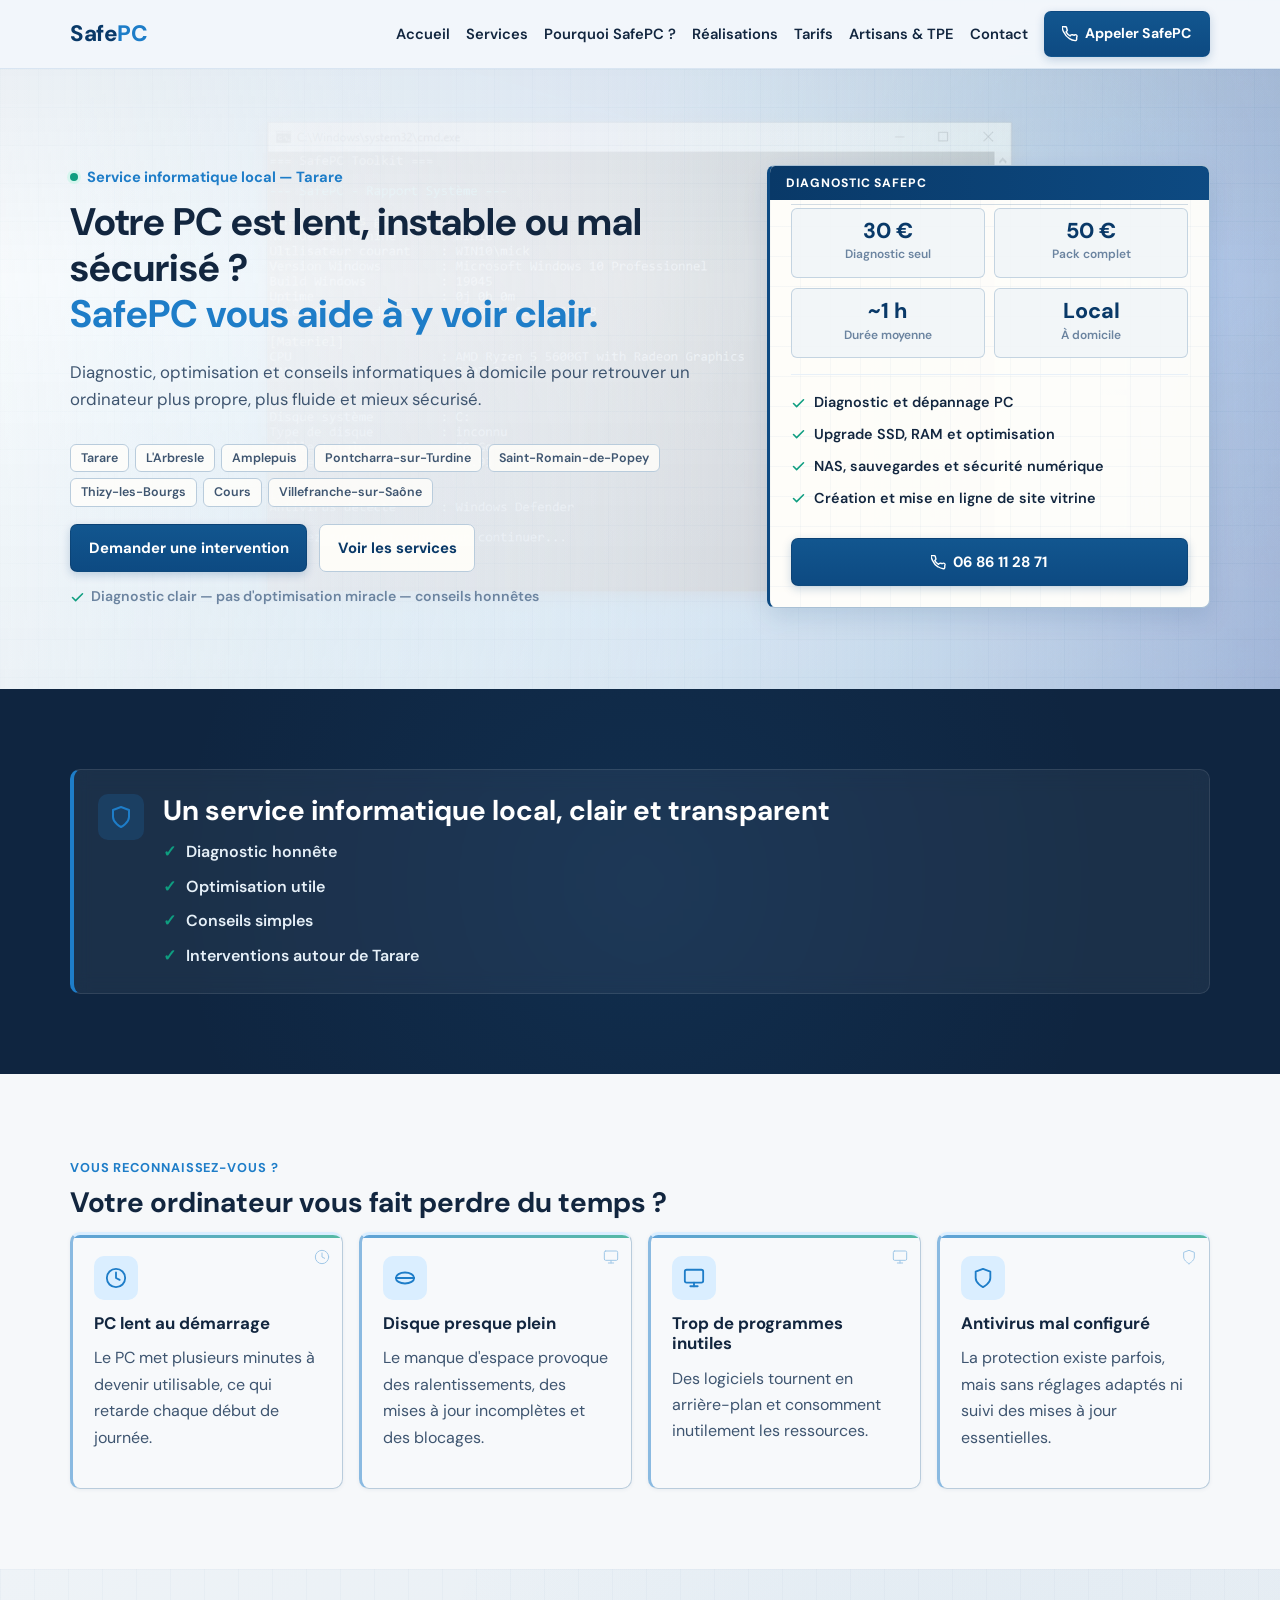
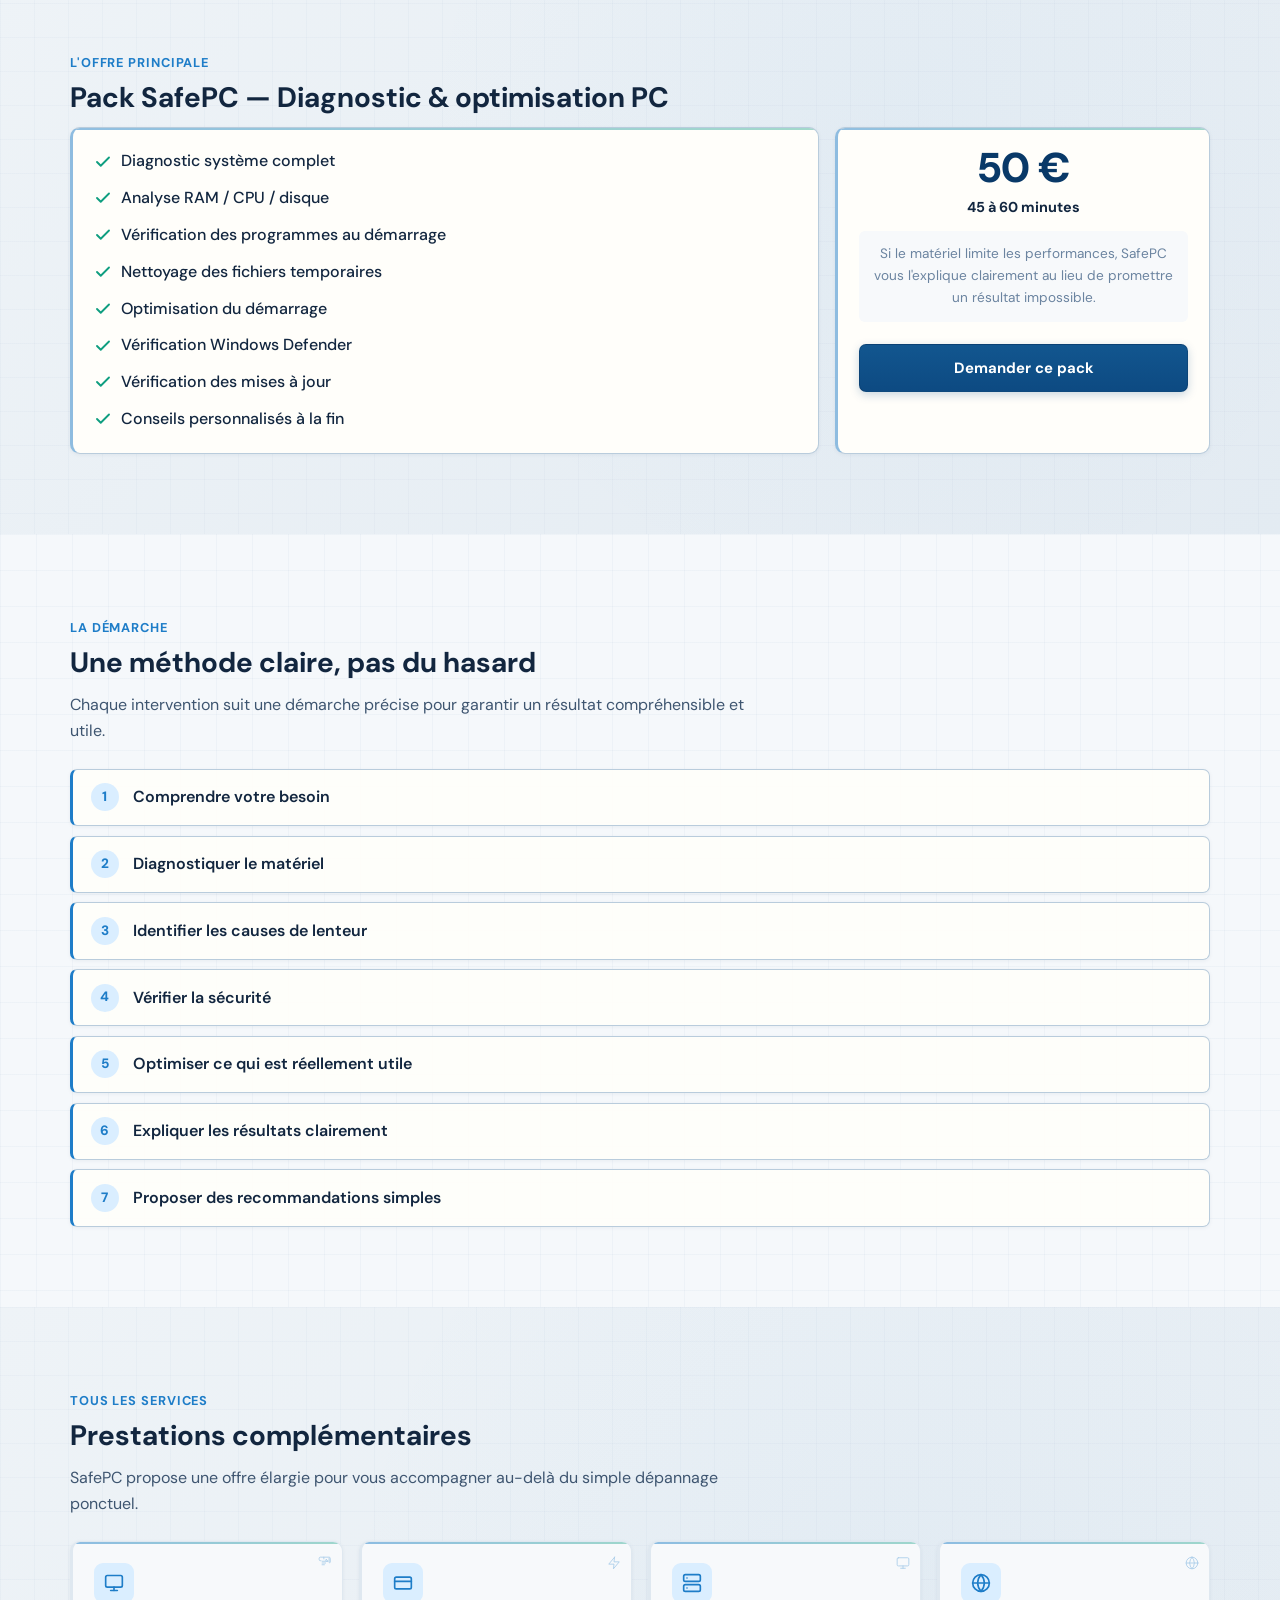
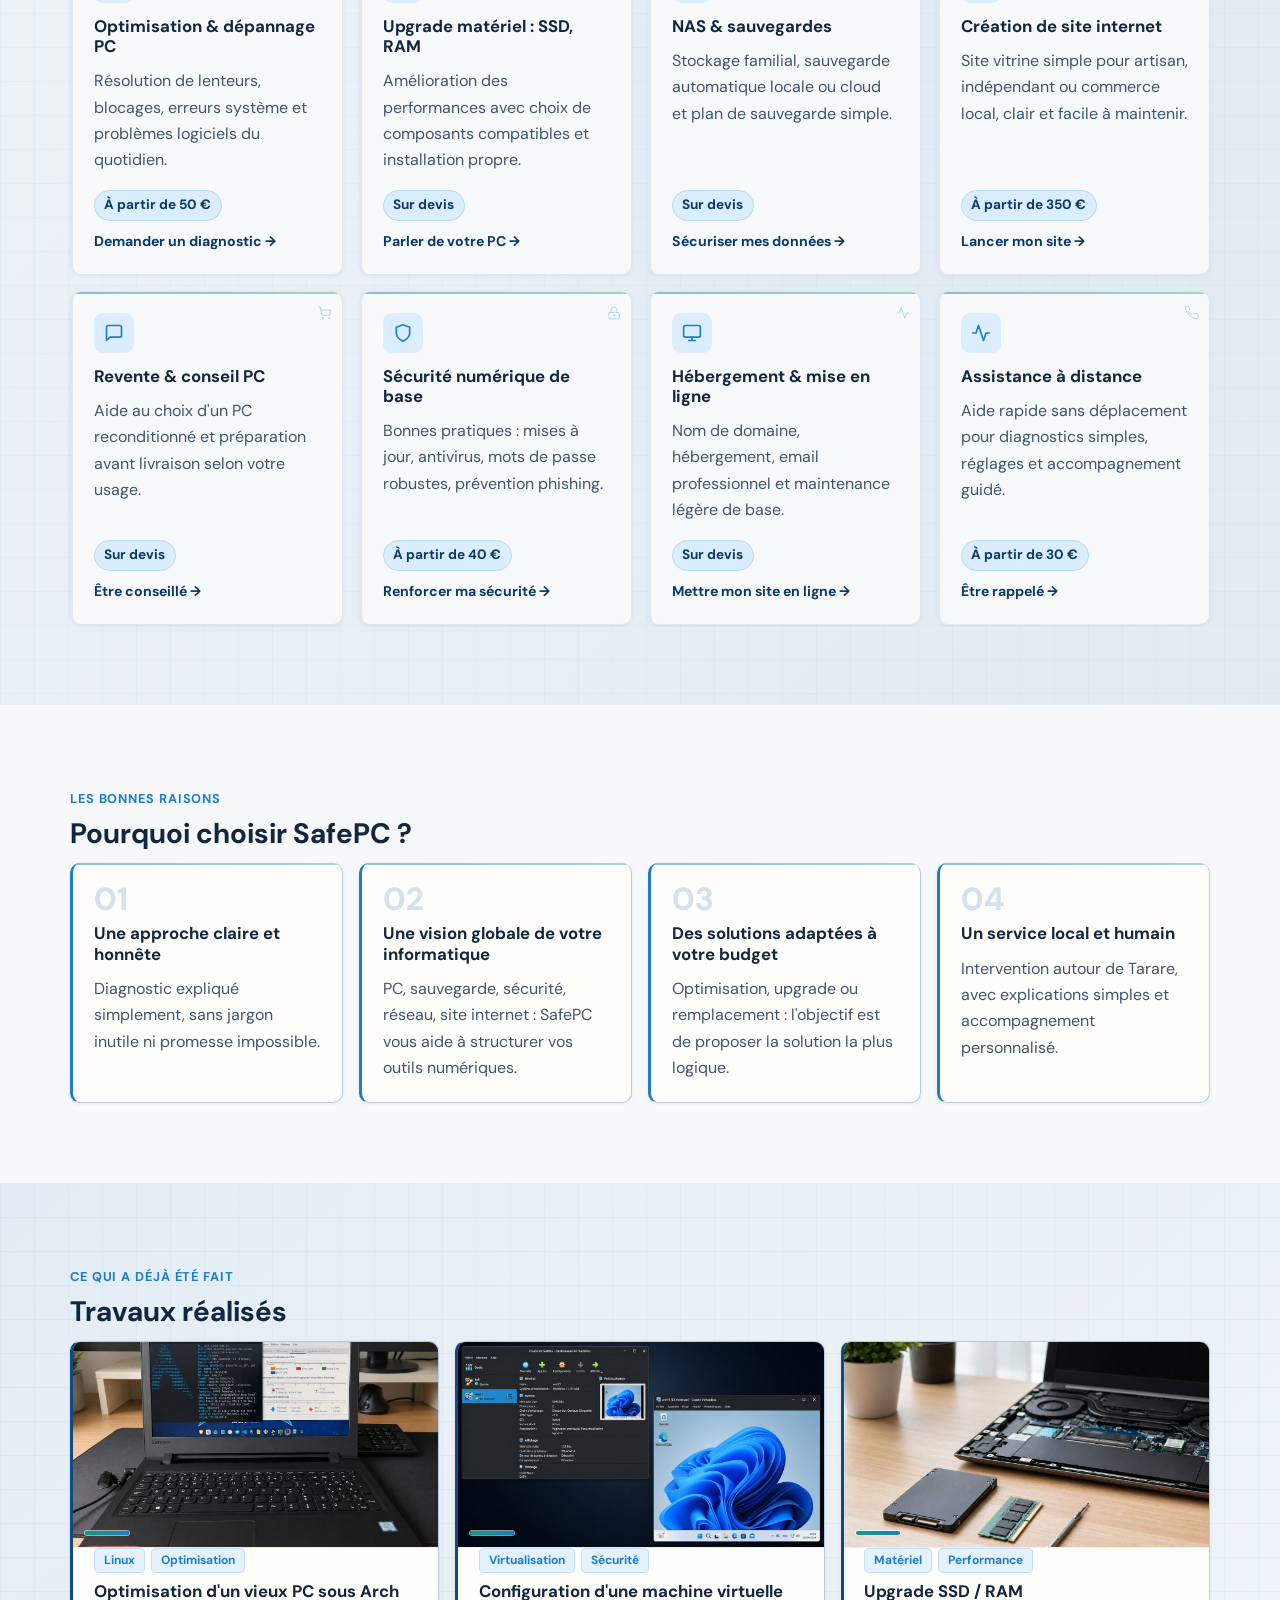
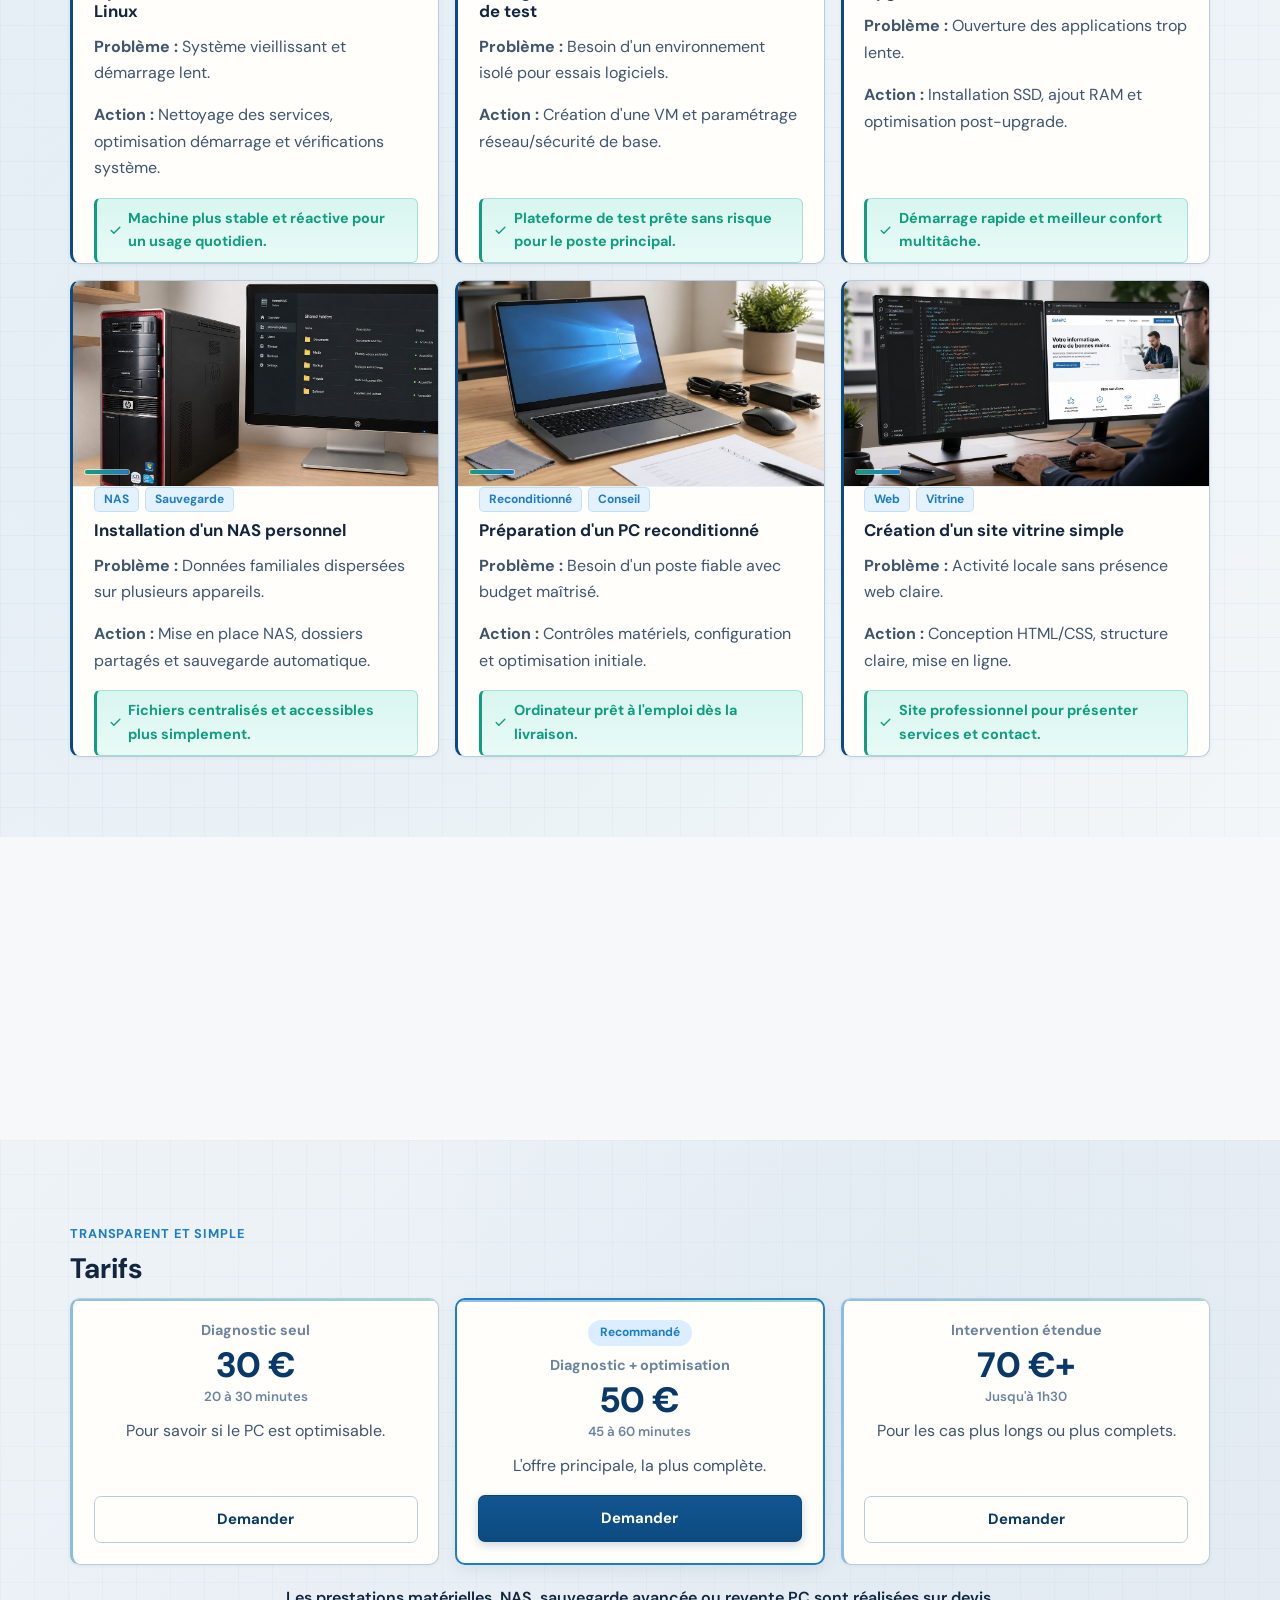
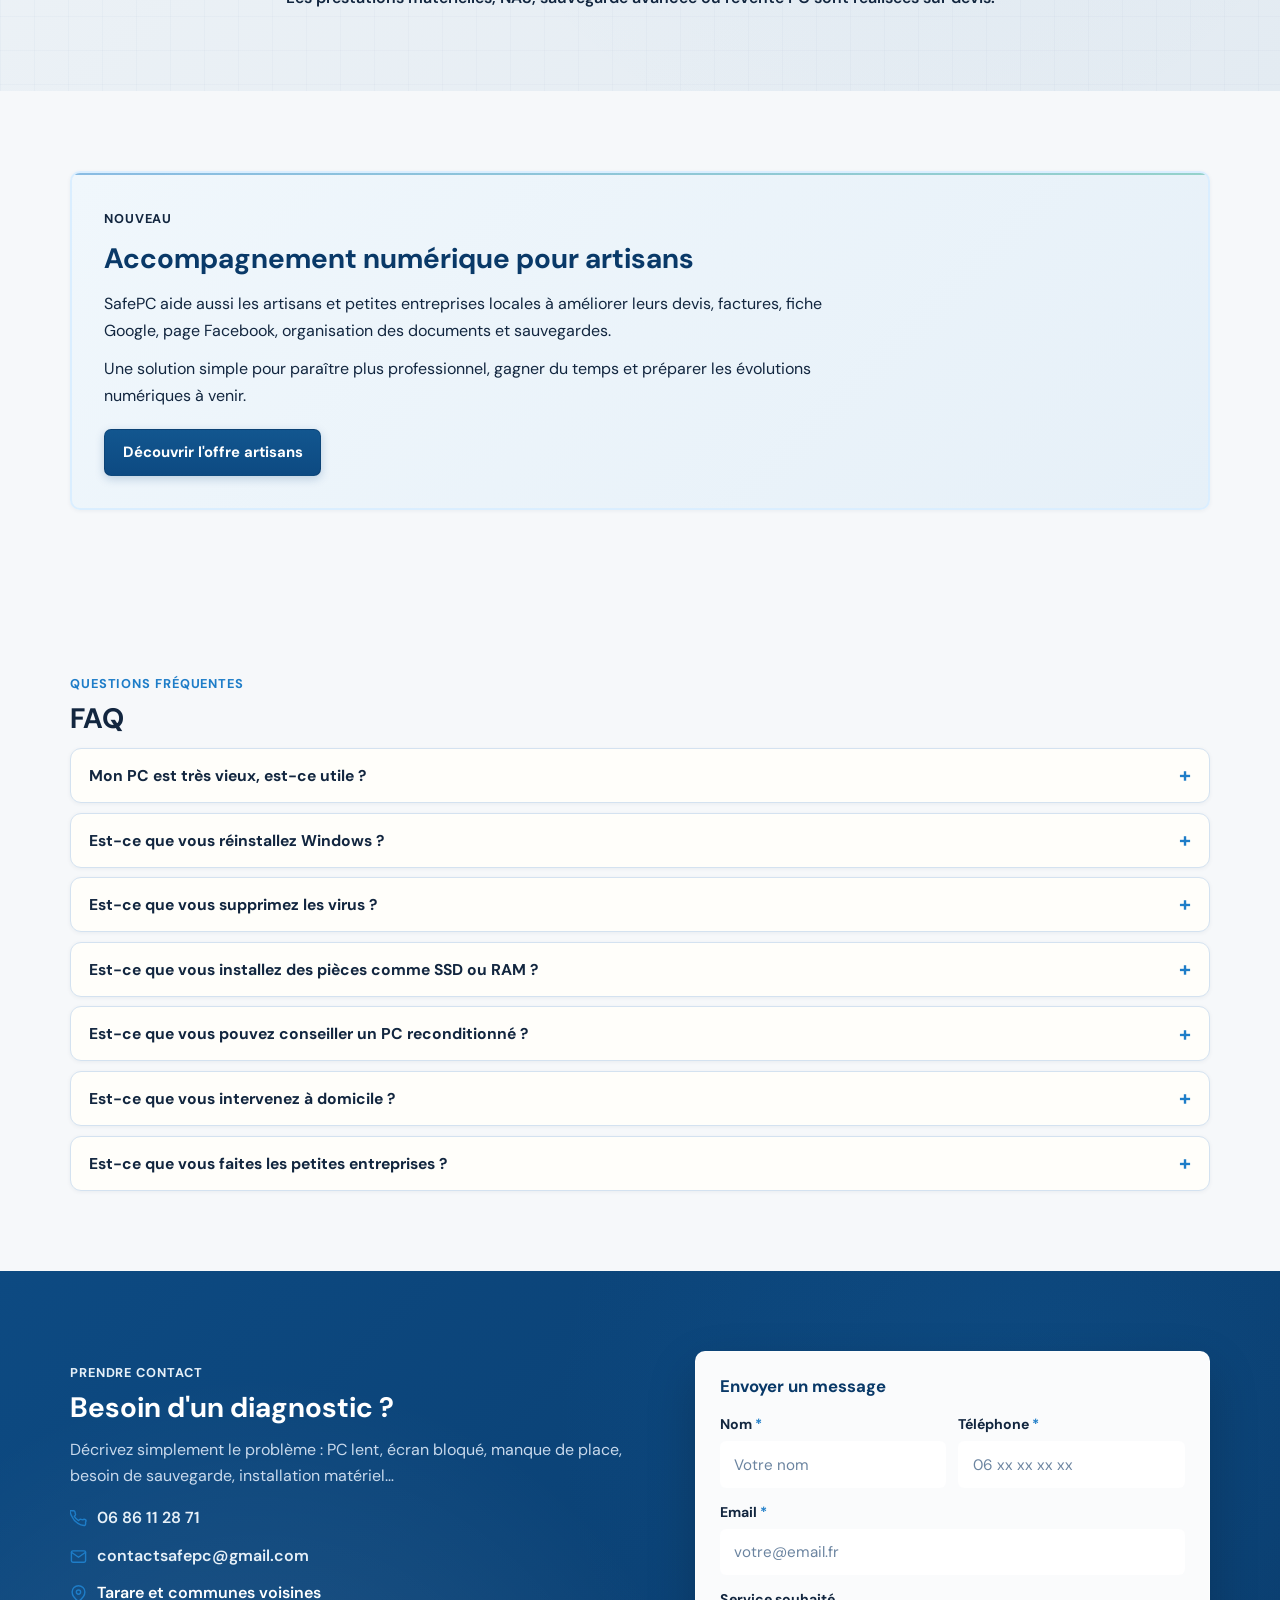
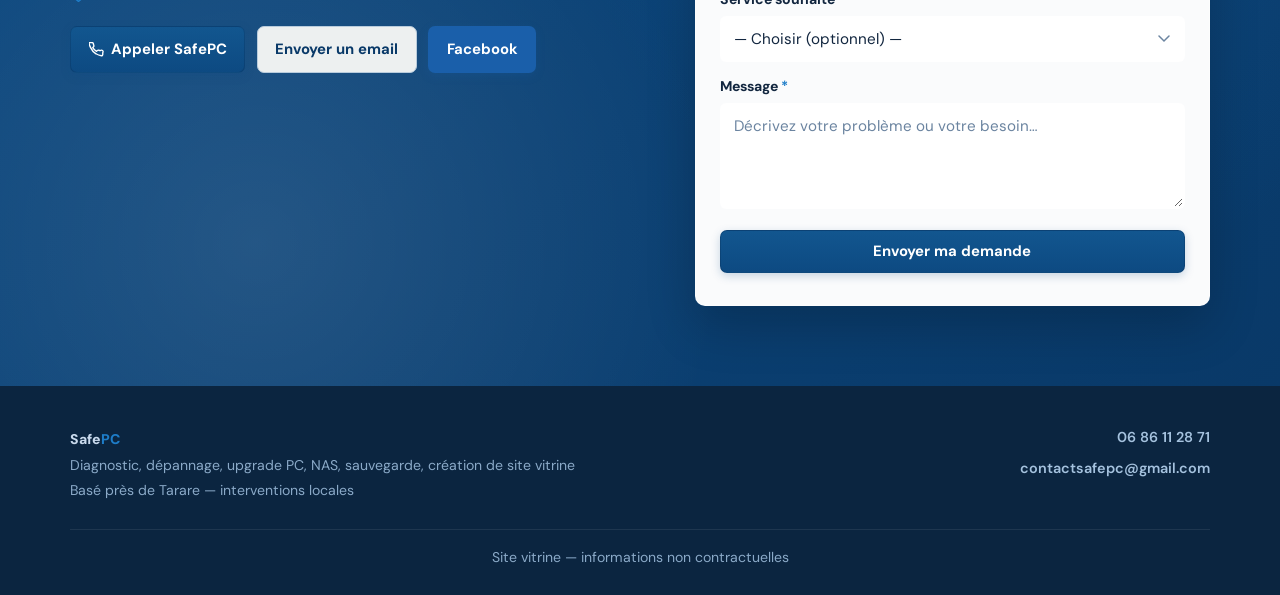
==== index.html @ 76f69bdc "Initial commit - site SafePC" ====
<!DOCTYPE html>
<html lang="fr">
<head>
  <meta charset="UTF-8">
  <meta name="viewport" content="width=device-width, initial-scale=1.0">
  <title>SafePC | Dépannage informatique, optimisation PC, NAS et création de site à Tarare</title>
  <meta name="description" content="SafePC, basé près de Tarare, propose dépannage informatique, optimisation et upgrade PC (SSD/RAM), NAS, sauvegardes, assistance à distance et création de sites vitrines pour particuliers et petites entreprises locales.">
  <meta property="og:title" content="SafePC | Services informatiques locaux autour de Tarare">
  <meta property="og:description" content="Diagnostic, dépannage, upgrade PC, NAS, sauvegardes, sécurité numérique et création de sites vitrines.">
  <meta property="og:type" content="website">
  <meta property="og:locale" content="fr_FR">

  <!-- Google Fonts : DM Sans pour le corps, DM Mono pour les accents -->
  <link rel="preconnect" href="https://fonts.googleapis.com">
  <link rel="preconnect" href="https://fonts.gstatic.com" crossorigin>
  <link href="https://fonts.googleapis.com/css2?family=DM+Sans:ital,opsz,wght@0,9..40,400;0,9..40,500;0,9..40,700;1,9..40,400&family=DM+Mono:wght@400;500&display=swap" rel="stylesheet">

  <!-- JSON-LD LocalBusiness (SEO local Google) -->
  <script type="application/ld+json">
  {
    "@context": "https://schema.org",
    "@type": "LocalBusiness",
    "name": "SafePC",
    "description": "Dépannage informatique, optimisation PC, NAS, sauvegardes et création de sites vitrines à Tarare et alentours.",
    "telephone": "+33686112871",
    "email": "contactsafepc@gmail.com",
    "address": {
      "@type": "PostalAddress",
      "addressLocality": "Tarare",
      "addressRegion": "Auvergne-Rhône-Alpes",
      "addressCountry": "FR"
    },
    "areaServed": [
      "Tarare", "L'Arbresle", "Amplepuis", "Pontcharra-sur-Turdine",
      "Saint-Romain-de-Popey", "Thizy-les-Bourgs", "Cours", "Villefranche-sur-Saône"
    ],
    "priceRange": "€€",
    "openingHours": "Mo-Sa 09:00-18:00",
    "serviceType": [
      "Dépannage informatique",
      "Optimisation PC",
      "Upgrade SSD RAM",
      "Installation NAS",
      "Sauvegarde données",
      "Création site vitrine"
    ]
  }
  </script>

  <link rel="stylesheet" href="style.css">
</head>
<body>
  <a class="skip-link" href="#main-content">Aller au contenu</a>

  <header class="site-header" id="accueil">
    <div class="container header-inner">
      <a href="#accueil" class="logo" aria-label="Retour à l'accueil SafePC">
        <span class="logo-safe">Safe</span><span class="logo-pc">PC</span>
      </a>

      <button class="nav-toggle" aria-expanded="false" aria-controls="main-nav" aria-label="Ouvrir le menu">
        <span></span><span></span><span></span>
      </button>

      <nav id="main-nav" class="main-nav" aria-label="Navigation principale">
        <ul>
          <li><a href="#accueil">Accueil</a></li>
          <li><a href="#services">Services</a></li>
          <li><a href="#pourquoi">Pourquoi SafePC ?</a></li>
          <li><a href="#realisations">Réalisations</a></li>
          <li><a href="#tarifs">Tarifs</a></li>
          <li><a href="artisans.html">Artisans & TPE</a></li>
          <li><a href="#contact">Contact</a></li>
        </ul>
      </nav>

      <a class="btn btn-call desktop-call" href="tel:+33686112871">
        <svg width="16" height="16" viewBox="0 0 24 24" fill="none" stroke="currentColor" stroke-width="2.2" stroke-linecap="round" stroke-linejoin="round" aria-hidden="true"><path d="M22 16.92v3a2 2 0 01-2.18 2 19.79 19.79 0 01-8.63-3.07A19.5 19.5 0 013.07 9.81a19.79 19.79 0 01-3.07-8.67A2 2 0 012 1h3a2 2 0 012 1.72c.127.96.361 1.903.7 2.81a2 2 0 01-.45 2.11L6.09 8.91a16 16 0 006 6l1.27-1.27a2 2 0 012.11-.45c.907.339 1.85.573 2.81.7A2 2 0 0122 16.92z"/></svg>
        Appeler SafePC
      </a>
    </div>
  </header>

  <main id="main-content">

    <!-- ===== HERO ===== -->
    <section class="hero hero-home section-reveal">
      <div class="container hero-grid">
        <div class="hero-content">
          <p class="eyebrow">
            <span class="eyebrow-dot" aria-hidden="true"></span>
            Service informatique local — Tarare
          </p>
          <h1>Votre PC est lent, instable ou mal sécurisé ?<br><em>SafePC vous aide à y voir clair.</em></h1>
          <p class="hero-subtitle">
            Diagnostic, optimisation et conseils informatiques à domicile pour retrouver un ordinateur plus propre,
            plus fluide et mieux sécurisé.
          </p>

          <div class="zone-chips" aria-label="Zone d'intervention">
            <span class="chip">Tarare</span>
            <span class="chip">L'Arbresle</span>
            <span class="chip">Amplepuis</span>
            <span class="chip">Pontcharra-sur-Turdine</span>
            <span class="chip">Saint-Romain-de-Popey</span>
            <span class="chip">Thizy-les-Bourgs</span>
            <span class="chip">Cours</span>
            <span class="chip">Villefranche-sur-Saône</span>
          </div>

          <div class="hero-actions">
            <a class="btn btn-primary" href="#contact">Demander une intervention</a>
            <a class="btn btn-secondary" href="#services">Voir les services</a>
          </div>
          <p class="hero-reassure">
            <svg width="15" height="15" viewBox="0 0 24 24" fill="none" stroke="currentColor" stroke-width="2.5" stroke-linecap="round" stroke-linejoin="round" aria-hidden="true"><polyline points="20 6 9 17 4 12"/></svg>
            Diagnostic clair — pas d'optimisation miracle — conseils honnêtes
          </p>
        </div>

        <aside class="hero-visual card" aria-label="Récapitulatif des services SafePC">
          <div class="stat-grid">
            <div class="stat-item">
              <span class="stat-num">30 €</span>
              <span class="stat-lbl">Diagnostic seul</span>
            </div>
            <div class="stat-item">
              <span class="stat-num">50 €</span>
              <span class="stat-lbl">Pack complet</span>
            </div>
            <div class="stat-item">
              <span class="stat-num">~1 h</span>
              <span class="stat-lbl">Durée moyenne</span>
            </div>
            <div class="stat-item">
              <span class="stat-num">Local</span>
              <span class="stat-lbl">À domicile</span>
            </div>
          </div>
          <ul class="hero-service-list">
            <li>
              <svg width="15" height="15" viewBox="0 0 24 24" fill="none" stroke="currentColor" stroke-width="2.5" stroke-linecap="round" stroke-linejoin="round" aria-hidden="true"><polyline points="20 6 9 17 4 12"/></svg>
              Diagnostic et dépannage PC
            </li>
            <li>
              <svg width="15" height="15" viewBox="0 0 24 24" fill="none" stroke="currentColor" stroke-width="2.5" stroke-linecap="round" stroke-linejoin="round" aria-hidden="true"><polyline points="20 6 9 17 4 12"/></svg>
              Upgrade SSD, RAM et optimisation
            </li>
            <li>
              <svg width="15" height="15" viewBox="0 0 24 24" fill="none" stroke="currentColor" stroke-width="2.5" stroke-linecap="round" stroke-linejoin="round" aria-hidden="true"><polyline points="20 6 9 17 4 12"/></svg>
              NAS, sauvegardes et sécurité numérique
            </li>
            <li>
              <svg width="15" height="15" viewBox="0 0 24 24" fill="none" stroke="currentColor" stroke-width="2.5" stroke-linecap="round" stroke-linejoin="round" aria-hidden="true"><polyline points="20 6 9 17 4 12"/></svg>
              Création et mise en ligne de site vitrine
            </li>
          </ul>
          <a class="btn btn-primary btn-block" href="tel:+33686112871">
            <svg width="15" height="15" viewBox="0 0 24 24" fill="none" stroke="currentColor" stroke-width="2.2" stroke-linecap="round" stroke-linejoin="round" aria-hidden="true"><path d="M22 16.92v3a2 2 0 01-2.18 2 19.79 19.79 0 01-8.63-3.07A19.5 19.5 0 013.07 9.81a19.79 19.79 0 01-3.07-8.67A2 2 0 012 1h3a2 2 0 012 1.72c.127.96.361 1.903.7 2.81a2 2 0 01-.45 2.11L6.09 8.91a16 16 0 006 6l1.27-1.27a2 2 0 012.11-.45c.907.339 1.85.573 2.81.7A2 2 0 0122 16.92z"/></svg>
            06 86 11 28 71
          </a>
        </aside>
      </div>
    </section>

    <!-- ===== BANDEAU CONFIANCE ===== -->
    <section class="section section-trust section-reveal" aria-labelledby="trust-title">
      <div class="container">
        <div class="trust-box">
          <div class="trust-icon" aria-hidden="true">
            <svg width="24" height="24" viewBox="0 0 24 24" fill="none" stroke="currentColor" stroke-width="2" stroke-linecap="round" stroke-linejoin="round"><path d="M12 22s8-4 8-10V5l-8-3-8 3v7c0 6 8 10 8 10z"/></svg>
          </div>
          <div>
            <h2 id="trust-title">Un service informatique local, clair et transparent</h2>
            <ul class="trust-list">
              <li>Diagnostic honnête</li>
              <li>Optimisation utile</li>
              <li>Conseils simples</li>
              <li>Interventions autour de Tarare</li>
            </ul>
          </div>
        </div>
      </div>
    </section>

    <!-- ===== PROBLÈMES ===== -->
    <section class="section section-reveal" aria-labelledby="problemes-title">
      <div class="container">
        <p class="section-tag">Vous reconnaissez-vous ?</p>
        <h2 id="problemes-title">Votre ordinateur vous fait perdre du temps ?</h2>
        <div class="grid cards-4">
          <article class="card problem-card">
            <div class="problem-icon" aria-hidden="true">
              <svg width="22" height="22" viewBox="0 0 24 24" fill="none" stroke="currentColor" stroke-width="2" stroke-linecap="round" stroke-linejoin="round"><circle cx="12" cy="12" r="10"/><polyline points="12 6 12 12 16 14"/></svg>
            </div>
            <h3>PC lent au démarrage</h3>
            <p>Le PC met plusieurs minutes à devenir utilisable, ce qui retarde chaque début de journée.</p>
            <div class="problem-accent" aria-hidden="true">
              <svg width="16" height="16" viewBox="0 0 24 24" fill="none" stroke="currentColor" stroke-width="1.5" stroke-linecap="round" stroke-linejoin="round"><circle cx="12" cy="12" r="10"/><polyline points="12 6 12 12 16 14"/></svg>
            </div>
          </article>
          <article class="card problem-card">
            <div class="problem-icon" aria-hidden="true">
              <svg width="22" height="22" viewBox="0 0 24 24" fill="none" stroke="currentColor" stroke-width="2" stroke-linecap="round" stroke-linejoin="round"><ellipse cx="12" cy="12" rx="10" ry="6"/><line x1="2" y1="12" x2="22" y2="12"/></svg>
            </div>
            <h3>Disque presque plein</h3>
            <p>Le manque d'espace provoque des ralentissements, des mises à jour incomplètes et des blocages.</p>
            <div class="problem-accent" aria-hidden="true">
              <svg width="16" height="16" viewBox="0 0 24 24" fill="none" stroke="currentColor" stroke-width="1.5" stroke-linecap="round" stroke-linejoin="round"><rect x="2" y="3" width="20" height="14" rx="2"/><line x1="8" y1="21" x2="16" y2="21"/><line x1="12" y1="17" x2="12" y2="21"/></svg>
            </div>
          </article>
          <article class="card problem-card">
            <div class="problem-icon" aria-hidden="true">
              <svg width="22" height="22" viewBox="0 0 24 24" fill="none" stroke="currentColor" stroke-width="2" stroke-linecap="round" stroke-linejoin="round"><rect x="2" y="3" width="20" height="14" rx="2"/><line x1="8" y1="21" x2="16" y2="21"/><line x1="12" y1="17" x2="12" y2="21"/></svg>
            </div>
            <h3>Trop de programmes inutiles</h3>
            <p>Des logiciels tournent en arrière-plan et consomment inutilement les ressources.</p>
            <div class="problem-accent" aria-hidden="true">
              <svg width="16" height="16" viewBox="0 0 24 24" fill="none" stroke="currentColor" stroke-width="1.5" stroke-linecap="round" stroke-linejoin="round"><rect x="2" y="3" width="20" height="14" rx="2"/><line x1="8" y1="21" x2="16" y2="21"/><line x1="12" y1="17" x2="12" y2="21"/></svg>
            </div>
          </article>
          <article class="card problem-card">
            <div class="problem-icon" aria-hidden="true">
              <svg width="22" height="22" viewBox="0 0 24 24" fill="none" stroke="currentColor" stroke-width="2" stroke-linecap="round" stroke-linejoin="round"><path d="M12 22s8-4 8-10V5l-8-3-8 3v7c0 6 8 10 8 10z"/></svg>
            </div>
            <h3>Antivirus mal configuré</h3>
            <p>La protection existe parfois, mais sans réglages adaptés ni suivi des mises à jour essentielles.</p>
            <div class="problem-accent" aria-hidden="true">
              <svg width="16" height="16" viewBox="0 0 24 24" fill="none" stroke="currentColor" stroke-width="1.5" stroke-linecap="round" stroke-linejoin="round"><path d="M12 22s8-4 8-10V5l-8-3-8 3v7c0 6 8 10 8 10z"/></svg>
            </div>
          </article>
        </div>
      </div>
    </section>

    <!-- ===== PACK PRINCIPAL ===== -->
    <section class="section section-alt section-reveal" id="services" aria-labelledby="offre-title">
      <div class="container">
        <p class="section-tag">L'offre principale</p>
        <h2 id="offre-title">Pack SafePC — Diagnostic & optimisation PC</h2>
        <div class="offer-layout">
          <article class="offer-main card">
            <ul class="check-list">
              <li>Diagnostic système complet</li>
              <li>Analyse RAM / CPU / disque</li>
              <li>Vérification des programmes au démarrage</li>
              <li>Nettoyage des fichiers temporaires</li>
              <li>Optimisation du démarrage</li>
              <li>Vérification Windows Defender</li>
              <li>Vérification des mises à jour</li>
              <li>Conseils personnalisés à la fin</li>
            </ul>
          </article>
          <aside class="offer-meta card">
            <p class="price">50 €</p>
            <p class="duration">45 à 60 minutes</p>
            <p class="offer-note">
              Si le matériel limite les performances, SafePC vous l'explique clairement au lieu de promettre un résultat impossible.
            </p>
            <a class="btn btn-primary btn-block" href="#contact">Demander ce pack</a>
          </aside>
        </div>
      </div>
    </section>

    <!-- ===== MÉTHODE ===== -->
    <section class="section section-reveal" id="methode" aria-labelledby="methode-title">
      <div class="container">
        <p class="section-tag">La démarche</p>
        <h2 id="methode-title">Une méthode claire, pas du hasard</h2>
        <p class="section-intro">Chaque intervention suit une démarche précise pour garantir un résultat compréhensible et utile.</p>
        <ol class="steps">
          <li><span>Comprendre votre besoin</span></li>
          <li><span>Diagnostiquer le matériel</span></li>
          <li><span>Identifier les causes de lenteur</span></li>
          <li><span>Vérifier la sécurité</span></li>
          <li><span>Optimiser ce qui est réellement utile</span></li>
          <li><span>Expliquer les résultats clairement</span></li>
          <li><span>Proposer des recommandations simples</span></li>
        </ol>
      </div>
    </section>

    <!-- ===== SERVICES COMPLÉMENTAIRES ===== -->
    <section class="section section-alt section-reveal" aria-labelledby="complements-title">
      <div class="container">
        <p class="section-tag">Tous les services</p>
        <h2 id="complements-title">Prestations complémentaires</h2>
        <p class="section-intro">SafePC propose une offre élargie pour vous accompagner au-delà du simple dépannage ponctuel.</p>
        <div class="grid cards-4 service-catalog">

          <article class="card service-extra">
            <div class="service-icon" aria-hidden="true">
              <svg width="20" height="20" viewBox="0 0 24 24" fill="none" stroke="currentColor" stroke-width="2" stroke-linecap="round" stroke-linejoin="round"><rect x="2" y="3" width="20" height="14" rx="2"/><line x1="8" y1="21" x2="16" y2="21"/><line x1="12" y1="17" x2="12" y2="21"/></svg>
            </div>
            <h3>Optimisation & dépannage PC</h3>
            <p>Résolution de lenteurs, blocages, erreurs système et problèmes logiciels du quotidien.</p>
            <p class="service-meta">À partir de 50 €</p>
            <a class="service-link" href="#contact">Demander un diagnostic →</a>
            <div class="service-accent" aria-hidden="true">
              <svg width="14" height="14" viewBox="0 0 24 24" fill="none" stroke="currentColor" stroke-width="1.5" stroke-linecap="round" stroke-linejoin="round"><path d="M14.7 6.3a1 1 0 0 0-1.4 1.4l1.6 1.6a1 1 0 0 0 1.4-1.4l-1.6-1.6z"/><path d="M19 4v6.5a1 1 0 0 0 1 1 1 1 0 0 0 1-1V4a2 2 0 0 0-2-2H4a2 2 0 0 0-2 2v2a2 2 0 0 0 2 2h1"/><path d="M10 2v3"/><path d="M7 9h10"/><path d="M7 12h6"/><path d="M7 15h4"/></svg>
            </div>
          </article>

          <article class="card service-extra">
            <div class="service-icon" aria-hidden="true">
              <svg width="20" height="20" viewBox="0 0 24 24" fill="none" stroke="currentColor" stroke-width="2" stroke-linecap="round" stroke-linejoin="round"><rect x="2" y="5" width="20" height="14" rx="2"/><line x1="2" y1="10" x2="22" y2="10"/></svg>
            </div>
            <h3>Upgrade matériel : SSD, RAM</h3>
            <p>Amélioration des performances avec choix de composants compatibles et installation propre.</p>
            <p class="service-meta">Sur devis</p>
            <a class="service-link" href="#contact">Parler de votre PC →</a>
            <div class="service-accent" aria-hidden="true">
              <svg width="14" height="14" viewBox="0 0 24 24" fill="none" stroke="currentColor" stroke-width="1.5" stroke-linecap="round" stroke-linejoin="round"><polygon points="13 2 3 14 12 14 11 22 21 10 12 10 13 2"/></svg>
            </div>
          </article>

          <article class="card service-extra">
            <div class="service-icon" aria-hidden="true">
              <svg width="20" height="20" viewBox="0 0 24 24" fill="none" stroke="currentColor" stroke-width="2" stroke-linecap="round" stroke-linejoin="round"><rect x="2" y="2" width="20" height="8" rx="2"/><rect x="2" y="14" width="20" height="8" rx="2"/><line x1="6" y1="6" x2="6.01" y2="6"/><line x1="6" y1="18" x2="6.01" y2="18"/></svg>
            </div>
            <h3>NAS & sauvegardes</h3>
            <p>Stockage familial, sauvegarde automatique locale ou cloud et plan de sauvegarde simple.</p>
            <p class="service-meta">Sur devis</p>
            <a class="service-link" href="#contact">Sécuriser mes données →</a>
            <div class="service-accent" aria-hidden="true">
              <svg width="14" height="14" viewBox="0 0 24 24" fill="none" stroke="currentColor" stroke-width="1.5" stroke-linecap="round" stroke-linejoin="round"><rect x="2" y="3" width="20" height="14" rx="2"/><line x1="8" y1="21" x2="16" y2="21"/><line x1="12" y1="17" x2="12" y2="21"/></svg>
            </div>
          </article>

          <article class="card service-extra">
            <div class="service-icon" aria-hidden="true">
              <svg width="20" height="20" viewBox="0 0 24 24" fill="none" stroke="currentColor" stroke-width="2" stroke-linecap="round" stroke-linejoin="round"><circle cx="12" cy="12" r="10"/><line x1="2" y1="12" x2="22" y2="12"/><path d="M12 2a15.3 15.3 0 014 10 15.3 15.3 0 01-4 10 15.3 15.3 0 01-4-10 15.3 15.3 0 014-10z"/></svg>
            </div>
            <h3>Création de site internet</h3>
            <p>Site vitrine simple pour artisan, indépendant ou commerce local, clair et facile à maintenir.</p>
            <p class="service-meta">À partir de 350 €</p>
            <a class="service-link" href="#contact">Lancer mon site →</a>
            <div class="service-accent" aria-hidden="true">
              <svg width="14" height="14" viewBox="0 0 24 24" fill="none" stroke="currentColor" stroke-width="1.5" stroke-linecap="round" stroke-linejoin="round"><circle cx="12" cy="12" r="10"/><line x1="2" y1="12" x2="22" y2="12"/><path d="M12 2a15.3 15.3 0 014 10 15.3 15.3 0 01-4 10 15.3 15.3 0 01-4-10 15.3 15.3 0 014-10z"/></svg>
            </div>
          </article>

          <article class="card service-extra">
            <div class="service-icon" aria-hidden="true">
              <svg width="20" height="20" viewBox="0 0 24 24" fill="none" stroke="currentColor" stroke-width="2" stroke-linecap="round" stroke-linejoin="round"><path d="M21 15a2 2 0 01-2 2H7l-4 4V5a2 2 0 012-2h14a2 2 0 012 2z"/></svg>
            </div>
            <h3>Revente & conseil PC</h3>
            <p>Aide au choix d'un PC reconditionné et préparation avant livraison selon votre usage.</p>
            <p class="service-meta">Sur devis</p>
            <a class="service-link" href="#contact">Être conseillé →</a>
            <div class="service-accent" aria-hidden="true">
              <svg width="14" height="14" viewBox="0 0 24 24" fill="none" stroke="currentColor" stroke-width="1.5" stroke-linecap="round" stroke-linejoin="round"><circle cx="8" cy="21" r="1"/><circle cx="19" cy="21" r="1"/><path d="M2.05 2.05h2l2.66 12.42a2 2 0 0 0 2 1.58h9.78a2 2 0 0 0 1.95-1.57l1.65-7.43H5.12"/></svg>
            </div>
          </article>

          <article class="card service-extra">
            <div class="service-icon" aria-hidden="true">
              <svg width="20" height="20" viewBox="0 0 24 24" fill="none" stroke="currentColor" stroke-width="2" stroke-linecap="round" stroke-linejoin="round"><path d="M12 22s8-4 8-10V5l-8-3-8 3v7c0 6 8 10 8 10z"/></svg>
            </div>
            <h3>Sécurité numérique de base</h3>
            <p>Bonnes pratiques : mises à jour, antivirus, mots de passe robustes, prévention phishing.</p>
            <p class="service-meta">À partir de 40 €</p>
            <a class="service-link" href="#contact">Renforcer ma sécurité →</a>
            <div class="service-accent" aria-hidden="true">
              <svg width="14" height="14" viewBox="0 0 24 24" fill="none" stroke="currentColor" stroke-width="1.5" stroke-linecap="round" stroke-linejoin="round"><rect x="3" y="11" width="18" height="11" rx="2"/><circle cx="12" cy="16" r="1"/><path d="M7 11V7a5 5 0 0 1 10 0v4"/></svg>
            </div>
          </article>

          <article class="card service-extra">
            <div class="service-icon" aria-hidden="true">
              <svg width="20" height="20" viewBox="0 0 24 24" fill="none" stroke="currentColor" stroke-width="2" stroke-linecap="round" stroke-linejoin="round"><rect x="2" y="3" width="20" height="14" rx="2"/><line x1="8" y1="21" x2="16" y2="21"/><line x1="12" y1="17" x2="12" y2="21"/></svg>
            </div>
            <h3>Hébergement & mise en ligne</h3>
            <p>Nom de domaine, hébergement, email professionnel et maintenance légère de base.</p>
            <p class="service-meta">Sur devis</p>
            <a class="service-link" href="#contact">Mettre mon site en ligne →</a>
            <div class="service-accent" aria-hidden="true">
              <svg width="14" height="14" viewBox="0 0 24 24" fill="none" stroke="currentColor" stroke-width="1.5" stroke-linecap="round" stroke-linejoin="round"><path d="M22 12h-4l-3 9L9 3l-3 9H2"/></svg>
            </div>
          </article>

          <article class="card service-extra">
            <div class="service-icon" aria-hidden="true">
              <svg width="20" height="20" viewBox="0 0 24 24" fill="none" stroke="currentColor" stroke-width="2" stroke-linecap="round" stroke-linejoin="round"><polyline points="22 12 18 12 15 21 9 3 6 12 2 12"/></svg>
            </div>
            <h3>Assistance à distance</h3>
            <p>Aide rapide sans déplacement pour diagnostics simples, réglages et accompagnement guidé.</p>
            <p class="service-meta">À partir de 30 €</p>
            <a class="service-link" href="#contact">Être rappelé →</a>
            <div class="service-accent" aria-hidden="true">
              <svg width="14" height="14" viewBox="0 0 24 24" fill="none" stroke="currentColor" stroke-width="1.5" stroke-linecap="round" stroke-linejoin="round"><path d="M22 16.92v3a2 2 0 01-2.18 2 19.79 19.79 0 01-8.63-3.07A19.5 19.5 0 013.07 9.81a19.79 19.79 0 01-3.07-8.67A2 2 0 012 1h3a2 2 0 012 1.72c.127.96.361 1.903.7 2.81a2 2 0 01-.45 2.11L6.09 8.91a16 16 0 006 6l1.27-1.27a2 2 0 012.11-.45c.907.339 1.85.573 2.81.7A2 2 0 0122 16.92z"/></svg>
            </div>
          </article>

        </div>
      </div>
    </section>

    <!-- ===== POURQUOI ===== -->
    <section class="section section-reveal" id="pourquoi" aria-labelledby="pourquoi-title">
      <div class="container">
        <p class="section-tag">Les bonnes raisons</p>
        <h2 id="pourquoi-title">Pourquoi choisir SafePC ?</h2>
        <div class="grid cards-4">
          <article class="card why-card">
            <div class="why-num" aria-hidden="true">01</div>
            <h3>Une approche claire et honnête</h3>
            <p>Diagnostic expliqué simplement, sans jargon inutile ni promesse impossible.</p>
          </article>
          <article class="card why-card">
            <div class="why-num" aria-hidden="true">02</div>
            <h3>Une vision globale de votre informatique</h3>
            <p>PC, sauvegarde, sécurité, réseau, site internet : SafePC vous aide à structurer vos outils numériques.</p>
          </article>
          <article class="card why-card">
            <div class="why-num" aria-hidden="true">03</div>
            <h3>Des solutions adaptées à votre budget</h3>
            <p>Optimisation, upgrade ou remplacement : l'objectif est de proposer la solution la plus logique.</p>
          </article>
          <article class="card why-card">
            <div class="why-num" aria-hidden="true">04</div>
            <h3>Un service local et humain</h3>
            <p>Intervention autour de Tarare, avec explications simples et accompagnement personnalisé.</p>
          </article>
        </div>
      </div>
    </section>

    <!-- ===== RÉALISATIONS ===== -->
    <section class="section section-reveal" id="realisations" aria-labelledby="realisations-title">
      <div class="container">
        <p class="section-tag">Ce qui a déjà été fait</p>
        <h2 id="realisations-title">Travaux réalisés</h2>
        <div class="grid cards-3 projects">

          <article class="card project-card">
            <div class="project-media">
              <img src="assets/pc-arch-linux.jpg" alt="Optimisation d'un vieux PC sous Arch Linux" loading="lazy">
            </div>
            <div class="project-tags"><span class="tag">Linux</span><span class="tag">Optimisation</span></div>
            <h3>Optimisation d'un vieux PC sous Arch Linux</h3>
            <p><strong>Problème :</strong> Système vieillissant et démarrage lent.</p>
            <p><strong>Action :</strong> Nettoyage des services, optimisation démarrage et vérifications système.</p>
            <p class="project-result"><svg width="13" height="13" viewBox="0 0 24 24" fill="none" stroke="currentColor" stroke-width="2.5" stroke-linecap="round" stroke-linejoin="round" aria-hidden="true"><polyline points="20 6 9 17 4 12"/></svg> Machine plus stable et réactive pour un usage quotidien.</p>
          </article>

          <article class="card project-card">
            <div class="project-media">
              <img src="assets/vm-lab.jpg" alt="Configuration d'une machine virtuelle de test" loading="lazy">
            </div>
            <div class="project-tags"><span class="tag">Virtualisation</span><span class="tag">Sécurité</span></div>
            <h3>Configuration d'une machine virtuelle de test</h3>
            <p><strong>Problème :</strong> Besoin d'un environnement isolé pour essais logiciels.</p>
            <p><strong>Action :</strong> Création d'une VM et paramétrage réseau/sécurité de base.</p>
            <p class="project-result"><svg width="13" height="13" viewBox="0 0 24 24" fill="none" stroke="currentColor" stroke-width="2.5" stroke-linecap="round" stroke-linejoin="round" aria-hidden="true"><polyline points="20 6 9 17 4 12"/></svg> Plateforme de test prête sans risque pour le poste principal.</p>
          </article>

          <article class="card project-card">
            <div class="project-media">
              <img src="assets/upgrade-ssd-ram.jpg" alt="Upgrade SSD et RAM d'un PC" loading="lazy">
            </div>
            <div class="project-tags"><span class="tag">Matériel</span><span class="tag">Performance</span></div>
            <h3>Upgrade SSD / RAM</h3>
            <p><strong>Problème :</strong> Ouverture des applications trop lente.</p>
            <p><strong>Action :</strong> Installation SSD, ajout RAM et optimisation post-upgrade.</p>
            <p class="project-result"><svg width="13" height="13" viewBox="0 0 24 24" fill="none" stroke="currentColor" stroke-width="2.5" stroke-linecap="round" stroke-linejoin="round" aria-hidden="true"><polyline points="20 6 9 17 4 12"/></svg> Démarrage rapide et meilleur confort multitâche.</p>
          </article>

          <article class="card project-card">
            <div class="project-media">
              <img src="assets/nas-personnel.jpg" alt="Installation d'un NAS personnel" loading="lazy">
            </div>
            <div class="project-tags"><span class="tag">NAS</span><span class="tag">Sauvegarde</span></div>
            <h3>Installation d'un NAS personnel</h3>
            <p><strong>Problème :</strong> Données familiales dispersées sur plusieurs appareils.</p>
            <p><strong>Action :</strong> Mise en place NAS, dossiers partagés et sauvegarde automatique.</p>
            <p class="project-result"><svg width="13" height="13" viewBox="0 0 24 24" fill="none" stroke="currentColor" stroke-width="2.5" stroke-linecap="round" stroke-linejoin="round" aria-hidden="true"><polyline points="20 6 9 17 4 12"/></svg> Fichiers centralisés et accessibles plus simplement.</p>
          </article>

          <article class="card project-card">
            <div class="project-media">
              <img src="assets/pc-reconditionne.jpg" alt="Préparation d'un PC reconditionné" loading="lazy">
            </div>
            <div class="project-tags"><span class="tag">Reconditionné</span><span class="tag">Conseil</span></div>
            <h3>Préparation d'un PC reconditionné</h3>
            <p><strong>Problème :</strong> Besoin d'un poste fiable avec budget maîtrisé.</p>
            <p><strong>Action :</strong> Contrôles matériels, configuration et optimisation initiale.</p>
            <p class="project-result"><svg width="13" height="13" viewBox="0 0 24 24" fill="none" stroke="currentColor" stroke-width="2.5" stroke-linecap="round" stroke-linejoin="round" aria-hidden="true"><polyline points="20 6 9 17 4 12"/></svg> Ordinateur prêt à l'emploi dès la livraison.</p>
          </article>

          <article class="card project-card">
            <div class="project-media">
              <img src="assets/site-vitrine.jpg" alt="Création d'un site vitrine simple" loading="lazy">
            </div>
            <div class="project-tags"><span class="tag">Web</span><span class="tag">Vitrine</span></div>
            <h3>Création d'un site vitrine simple</h3>
            <p><strong>Problème :</strong> Activité locale sans présence web claire.</p>
            <p><strong>Action :</strong> Conception HTML/CSS, structure claire, mise en ligne.</p>
            <p class="project-result"><svg width="13" height="13" viewBox="0 0 24 24" fill="none" stroke="currentColor" stroke-width="2.5" stroke-linecap="round" stroke-linejoin="round" aria-hidden="true"><polyline points="20 6 9 17 4 12"/></svg> Site professionnel pour présenter services et contact.</p>
          </article>

        </div>
      </div>
    </section>

    <!-- ===== HONNÊTETÉ ===== -->
    <section class="section section-reveal" aria-labelledby="transparence-title">
      <div class="container">
        <div class="honesty-box">
          <div class="honesty-icon" aria-hidden="true">
            <svg width="24" height="24" viewBox="0 0 24 24" fill="none" stroke="currentColor" stroke-width="2" stroke-linecap="round" stroke-linejoin="round"><path d="M12 22s8-4 8-10V5l-8-3-8 3v7c0 6 8 10 8 10z"/></svg>
          </div>
          <div>
            <h2 id="transparence-title">Ce que SafePC ne promet pas</h2>
            <p>
              SafePC ne promet pas de transformer un vieux PC en machine neuve. SafePC ne vend pas de logiciel magique.
              SafePC réalise un diagnostic honnête, applique des optimisations utiles et recommande un upgrade uniquement
              si c'est réellement pertinent.
            </p>
          </div>
        </div>
      </div>
    </section>

    <!-- ===== TARIFS ===== -->
    <section class="section section-alt section-reveal" id="tarifs" aria-labelledby="tarifs-title">
      <div class="container">
        <p class="section-tag">Transparent et simple</p>
        <h2 id="tarifs-title">Tarifs</h2>
        <div class="grid cards-3">
          <article class="card pricing-card">
            <p class="pricing-label">Diagnostic seul</p>
            <p class="pricing-price">30 €</p>
            <p class="pricing-duration">20 à 30 minutes</p>
            <p>Pour savoir si le PC est optimisable.</p>
            <a class="btn btn-secondary btn-block" href="#contact">Demander</a>
          </article>
          <article class="card pricing-card pricing-featured">
            <p class="pricing-badge">Recommandé</p>
            <p class="pricing-label">Diagnostic + optimisation</p>
            <p class="pricing-price">50 €</p>
            <p class="pricing-duration">45 à 60 minutes</p>
            <p>L'offre principale, la plus complète.</p>
            <a class="btn btn-primary btn-block" href="#contact">Demander</a>
          </article>
          <article class="card pricing-card">
            <p class="pricing-label">Intervention étendue</p>
            <p class="pricing-price">70 €+</p>
            <p class="pricing-duration">Jusqu'à 1h30</p>
            <p>Pour les cas plus longs ou plus complets.</p>
            <a class="btn btn-secondary btn-block" href="#contact">Demander</a>
          </article>
        </div>
        <p class="pricing-note">
          Les prestations matérielles, NAS, sauvegarde avancée ou revente PC sont réalisées sur devis.
        </p>
      </div>
    </section>

    <!-- ===== ARTISANS TEASER ===== -->
    <section class="section section-reveal" aria-labelledby="artisans-teaser-title">
      <div class="container">
        <div class="artisans-teaser card">
          <div class="artisans-teaser-content">
            <p class="section-tag">Nouveau</p>
            <h2 id="artisans-teaser-title">Accompagnement numérique pour artisans</h2>
            <p>
              SafePC aide aussi les artisans et petites entreprises locales à améliorer leurs devis, factures, 
              fiche Google, page Facebook, organisation des documents et sauvegardes.
            </p>
            <p>
              Une solution simple pour paraître plus professionnel, gagner du temps et préparer les évolutions 
              numériques à venir.
            </p>
            <a class="btn btn-primary" href="artisans.html">Découvrir l'offre artisans</a>
          </div>
        </div>
      </div>
    </section>

    <!-- ===== FAQ ===== -->
    <section class="section section-reveal" aria-labelledby="faq-title">
      <div class="container">
        <p class="section-tag">Questions fréquentes</p>
        <h2 id="faq-title">FAQ</h2>
        <div class="faq-list">
          <article class="faq-item">
            <button class="faq-question" aria-expanded="false">Mon PC est très vieux, est-ce utile ?</button>
            <div class="faq-answer"><p>Oui, un diagnostic permet de savoir précisément ce qui est possible. Si un gain réel est limité, SafePC vous le dit clairement.</p></div>
          </article>
          <article class="faq-item">
            <button class="faq-question" aria-expanded="false">Est-ce que vous réinstallez Windows ?</button>
            <div class="faq-answer"><p>Oui, lorsque c'est pertinent. La réinstallation est proposée comme solution ciblée, pas comme réponse automatique.</p></div>
          </article>
          <article class="faq-item">
            <button class="faq-question" aria-expanded="false">Est-ce que vous supprimez les virus ?</button>
            <div class="faq-answer"><p>SafePC peut traiter de nombreux cas courants et renforcer la sécurité. Un diagnostic initial permet d'évaluer l'intervention adaptée.</p></div>
          </article>
          <article class="faq-item">
            <button class="faq-question" aria-expanded="false">Est-ce que vous installez des pièces comme SSD ou RAM ?</button>
            <div class="faq-answer"><p>Oui, selon la compatibilité du matériel. Cette prestation est distincte de l'offre principale et se fait sur devis.</p></div>
          </article>
          <article class="faq-item">
            <button class="faq-question" aria-expanded="false">Est-ce que vous pouvez conseiller un PC reconditionné ?</button>
            <div class="faq-answer"><p>Oui, SafePC peut vous orienter vers une configuration fiable et adaptée à votre usage et votre budget.</p></div>
          </article>
          <article class="faq-item">
            <button class="faq-question" aria-expanded="false">Est-ce que vous intervenez à domicile ?</button>
            <div class="faq-answer"><p>Oui, principalement autour de Tarare et communes voisines : L'Arbresle, Amplepuis, Pontcharra-sur-Turdine, Thizy-les-Bourgs, Villefranche-sur-Saône et alentours.</p></div>
          </article>
          <article class="faq-item">
            <button class="faq-question" aria-expanded="false">Est-ce que vous faites les petites entreprises ?</button>
            <div class="faq-answer"><p>Oui, SafePC accompagne aussi les indépendants et petites structures locales sur des besoins simples et concrets.</p></div>
          </article>
        </div>
      </div>
    </section>

    <!-- ===== CONTACT ===== -->
    <section class="section section-alt section-reveal" id="contact" aria-labelledby="contact-title">
      <div class="container contact-layout">
        <div class="contact-info">
          <p class="section-tag">Prendre contact</p>
          <h2 id="contact-title">Besoin d'un diagnostic ?</h2>
          <p class="contact-intro">Décrivez simplement le problème : PC lent, écran bloqué, manque de place, besoin de sauvegarde, installation matériel…</p>

          <ul class="contact-list">
            <li>
              <svg width="17" height="17" viewBox="0 0 24 24" fill="none" stroke="currentColor" stroke-width="2" stroke-linecap="round" stroke-linejoin="round" aria-hidden="true"><path d="M22 16.92v3a2 2 0 01-2.18 2 19.79 19.79 0 01-8.63-3.07A19.5 19.5 0 013.07 9.81a19.79 19.79 0 01-3.07-8.67A2 2 0 012 1h3a2 2 0 012 1.72c.127.96.361 1.903.7 2.81a2 2 0 01-.45 2.11L6.09 8.91a16 16 0 006 6l1.27-1.27a2 2 0 012.11-.45c.907.339 1.85.573 2.81.7A2 2 0 0122 16.92z"/></svg>
              <a href="tel:+33686112871">06 86 11 28 71</a>
            </li>
            <li>
              <svg width="17" height="17" viewBox="0 0 24 24" fill="none" stroke="currentColor" stroke-width="2" stroke-linecap="round" stroke-linejoin="round" aria-hidden="true"><path d="M4 4h16c1.1 0 2 .9 2 2v12c0 1.1-.9 2-2 2H4c-1.1 0-2-.9-2-2V6c0-1.1.9-2 2-2z"/><polyline points="22,6 12,13 2,6"/></svg>
              <a href="mailto:contactsafepc@gmail.com">contactsafepc@gmail.com</a>
            </li>
            <li>
              <svg width="17" height="17" viewBox="0 0 24 24" fill="none" stroke="currentColor" stroke-width="2" stroke-linecap="round" stroke-linejoin="round" aria-hidden="true"><path d="M21 10c0 7-9 13-9 13s-9-6-9-13a9 9 0 0118 0z"/><circle cx="12" cy="10" r="3"/></svg>
              <span>Tarare et communes voisines</span>
            </li>
          </ul>

          <div class="contact-actions">
            <a class="btn btn-primary" href="tel:+33686112871">
              <svg width="15" height="15" viewBox="0 0 24 24" fill="none" stroke="currentColor" stroke-width="2.2" stroke-linecap="round" stroke-linejoin="round" aria-hidden="true"><path d="M22 16.92v3a2 2 0 01-2.18 2 19.79 19.79 0 01-8.63-3.07A19.5 19.5 0 013.07 9.81a19.79 19.79 0 01-3.07-8.67A2 2 0 012 1h3a2 2 0 012 1.72c.127.96.361 1.903.7 2.81a2 2 0 01-.45 2.11L6.09 8.91a16 16 0 006 6l1.27-1.27a2 2 0 012.11-.45c.907.339 1.85.573 2.81.7A2 2 0 0122 16.92z"/></svg>
              Appeler SafePC
            </a>
            <a class="btn btn-secondary" href="mailto:contactsafepc@gmail.com">Envoyer un email</a>
            <!-- Remplacer ce lien par la vraie page Facebook SafePC -->
            <a class="btn btn-facebook" href="https://www.facebook.com/VOTRE_PAGE_SAFEPC" target="_blank" rel="noopener noreferrer">Facebook</a>
          </div>
        </div>

        <!-- FORMSPREE : remplacez uniquement YOUR_FORM_ID par l'ID Formspree réel, sans modifier les id contact-form, submit-btn et form-status utilisés par script.js. -->
        <form
          class="contact-form"
          id="contact-form"
          action="https://formspree.io/f/YOUR_FORM_ID"
          method="POST"
          novalidate
        >
          <h3>Envoyer un message</h3>

          <div class="form-row">
            <div class="form-group">
              <label for="name">Nom <span aria-hidden="true">*</span></label>
              <input type="text" id="name" name="name" placeholder="Votre nom" required autocomplete="name">
            </div>
            <div class="form-group">
              <label for="phone">Téléphone <span aria-hidden="true">*</span></label>
              <input type="tel" id="phone" name="phone" placeholder="06 xx xx xx xx" required autocomplete="tel">
            </div>
          </div>

          <div class="form-group">
            <label for="email">Email <span aria-hidden="true">*</span></label>
            <input type="email" id="email" name="email" placeholder="votre@email.fr" required autocomplete="email">
          </div>

          <div class="form-group">
            <label for="service">Service souhaité</label>
            <select id="service" name="service">
              <option value="">— Choisir (optionnel) —</option>
              <option value="diagnostic">Diagnostic PC (30 €)</option>
              <option value="pack">Diagnostic + optimisation (50 €)</option>
              <option value="upgrade">Upgrade SSD / RAM</option>
              <option value="nas">NAS & sauvegarde</option>
              <option value="site">Création de site vitrine</option>
              <option value="distance">Assistance à distance</option>
              <option value="autre">Autre / je ne sais pas encore</option>
            </select>
          </div>

          <div class="form-group">
            <label for="message">Message <span aria-hidden="true">*</span></label>
            <textarea id="message" name="message" rows="4" placeholder="Décrivez votre problème ou votre besoin…" required></textarea>
          </div>

          <!-- Honeypot anti-spam -->
          <input type="text" name="_gotcha" style="display:none" tabindex="-1" autocomplete="off">

          <button type="submit" class="btn btn-primary btn-block" id="submit-btn">
            Envoyer ma demande
          </button>
          <p class="form-note" id="form-status" aria-live="polite"></p>
        </form>
      </div>
    </section>
  </main>

  <footer class="site-footer">
    <div class="container footer-inner">
      <div>
        <p class="footer-logo"><span class="logo-safe">Safe</span><span class="logo-pc">PC</span></p>
        <p>Diagnostic, dépannage, upgrade PC, NAS, sauvegarde, création de site vitrine</p>
        <p>Basé près de Tarare — interventions locales</p>
      </div>
      <div class="footer-links">
        <a href="tel:+33686112871">06 86 11 28 71</a>
        <a href="mailto:contactsafepc@gmail.com">contactsafepc@gmail.com</a>
      </div>
    </div>
    <div class="container">
      <p class="footer-note">Site vitrine — informations non contractuelles</p>
    </div>
  </footer>

  <a class="mobile-call" href="tel:+33686112871" aria-label="Appeler SafePC">
    <svg width="18" height="18" viewBox="0 0 24 24" fill="none" stroke="currentColor" stroke-width="2.2" stroke-linecap="round" stroke-linejoin="round" aria-hidden="true"><path d="M22 16.92v3a2 2 0 01-2.18 2 19.79 19.79 0 01-8.63-3.07A19.5 19.5 0 013.07 9.81a19.79 19.79 0 01-3.07-8.67A2 2 0 012 1h3a2 2 0 012 1.72c.127.96.361 1.903.7 2.81a2 2 0 01-.45 2.11L6.09 8.91a16 16 0 006 6l1.27-1.27a2 2 0 012.11-.45c.907.339 1.85.573 2.81.7A2 2 0 0122 16.92z"/></svg>
    Appeler
  </a>

  <script src="script.js"></script>
</body>
</html>
---- style.css ----
/* ============================================================
   SafePC — style.css
   Police : DM Sans (corps) chargée depuis Google Fonts
   ============================================================ */

:root {
  --bg: #f6f8fa;
  --bg-alt: #eef3f7;
  --bg-dark: #e3ebf2;
  --bg-trust: #0f2540;
  --surface: #fffefa;
  --surface-soft: #f7f9fb;
  --surface-alt: #f1f5f8;
  --text: #12263f;
  --text-soft: #3e5570;
  --text-muted: #6b84a0;
  --primary: #0d4a82;
  --primary-strong: #093968;
  --primary-light: #e6f0f8;
  --accent: #1e7dc8;
  --accent-light: #daeeff;
  --accent-soft: #f0f7fc;
  --safety: #0f9e80;
  --safety-light: #d6f5ee;
  --border: #d4e2f0;
  --border-soft: #e8f0f8;
  --border-light: #dfe8f0;
  --diagnostic-line: #b9ccdc;
  --shadow-sm: 0 1px 4px rgba(12, 52, 92, 0.06);
  --shadow: 0 5px 16px rgba(12, 52, 92, 0.08);
  --shadow-lg: 0 10px 28px rgba(12, 52, 92, 0.11);
  --shadow-xl: 0 14px 36px rgba(12, 52, 92, 0.13);
  --radius: 10px;
  --radius-sm: 6px;
  --container: 1140px;
  --transition: 0.2s ease;
}

/* ── Reset ── */
*, *::before, *::after { box-sizing: border-box; }

html { scroll-behavior: smooth; }

body {
  margin: 0;
  font-family: "DM Sans", "Segoe UI", "Helvetica Neue", Arial, sans-serif;
  font-size: 1rem;
  color: var(--text);
  background: var(--bg);
  line-height: 1.65;
  -webkit-font-smoothing: antialiased;
}

/* Fond décoratif global plus travaillé */
body::before {
  content: "";
  position: fixed;
  inset: 0;
  background:
    linear-gradient(rgba(13, 74, 130, 0.025) 1px, transparent 1px),
    linear-gradient(90deg, rgba(13, 74, 130, 0.025) 1px, transparent 1px),
    radial-gradient(circle at 85% 15%, rgba(30, 125, 200, 0.06) 0%, transparent 35%),
    radial-gradient(circle at 15% 85%, rgba(15, 158, 128, 0.05) 0%, transparent 35%),
    linear-gradient(135deg, var(--bg) 0%, var(--bg-alt) 100%);
  background-size: 32px 32px, 32px 32px, auto, auto, auto;
  pointer-events: none;
  z-index: 0;
}

img { max-width: 100%; display: block; }

a { color: var(--primary); }

/* ── Utilitaires ── */
.container {
  width: min(100% - 2rem, var(--container));
  margin-inline: auto;
  position: relative;
}

.skip-link {
  position: absolute;
  left: -9999px;
  top: auto;
}
.skip-link:focus {
  left: 1rem; top: 1rem;
  z-index: 1000;
  background: #fff; color: #000;
  padding: .5rem .75rem;
  border-radius: var(--radius-sm);
}

.section { padding: 5rem 0; position: relative; }

.section-alt {
  background:
    linear-gradient(rgba(13, 74, 130, 0.025) 1px, transparent 1px),
    linear-gradient(90deg, rgba(13, 74, 130, 0.025) 1px, transparent 1px),
    linear-gradient(135deg, var(--bg-alt) 0%, var(--bg-dark) 100%);
  background-size: 34px 34px, 34px 34px, auto;
  position: relative;
}
.section-alt::before {
  content: "";
  position: absolute;
  inset: 0;
  background: radial-gradient(circle at 70% 30%, rgba(30, 125, 200, 0.03) 0%, transparent 50%);
  pointer-events: none;
}

/* Section de confiance */
.section-trust {
  background: var(--bg-trust);
  color: #c8d9ec;
  position: relative;
}
.section-trust::before {
  content: "";
  position: absolute;
  inset: 0;
  background: radial-gradient(circle at 50% 50%, rgba(30, 125, 200, 0.1) 0%, transparent 70%);
  pointer-events: none;
}
.section-trust .container {
  position: relative;
  z-index: 1;
}
.section-trust h2 {
  color: #ffffff;
}
.section-trust p {
  color: #a5c2de;
}

h1, h2, h3 { margin: 0 0 .75rem; line-height: 1.2; color: var(--text); }
h1 { font-size: clamp(1.85rem, 3vw, 2.8rem); font-weight: 700; }
h2 { font-size: clamp(1.4rem, 2.2vw, 2rem); font-weight: 700; }
h3 { font-size: 1.05rem; font-weight: 700; }

p { margin: 0 0 1rem; color: var(--text-soft); }
p:last-child { margin-bottom: 0; }

.section-tag {
  display: inline-block;
  font-size: .8rem;
  font-weight: 700;
  text-transform: uppercase;
  letter-spacing: .07em;
  color: var(--accent);
  margin-bottom: .5rem;
}

.section-intro {
  max-width: 64ch;
  margin-bottom: 1.5rem;
}

/* ── Header ── */
.site-header {
  position: sticky;
  top: 0;
  z-index: 100;
  background: rgba(242, 246, 251, 0.96);
  backdrop-filter: blur(10px);
  -webkit-backdrop-filter: blur(10px);
  border-bottom: 1px solid rgba(212, 226, 240, 0.8);
}

.header-inner {
  display: flex;
  align-items: center;
  gap: 1rem;
  min-height: 68px;
}

.logo {
  text-decoration: none;
  font-size: 1.4rem;
  font-weight: 800;
  letter-spacing: -.5px;
}
.logo-safe { color: var(--primary-strong); }
.logo-pc   { color: var(--accent); }

.main-nav { margin-left: auto; }
.main-nav ul {
  list-style: none;
  display: flex;
  gap: 1rem;
  padding: 0; margin: 0;
}
.main-nav a {
  text-decoration: none;
  color: var(--text);
  font-weight: 600;
  font-size: .92rem;
  padding: .3rem 0;
  border-bottom: 2px solid transparent;
  transition: color var(--transition), border-color var(--transition);
}
.main-nav a:hover,
.main-nav a:focus-visible {
  color: var(--accent);
  border-bottom-color: var(--accent);
}

.nav-toggle {
  display: none;
  width: 40px; height: 40px;
  border: 1px solid var(--border);
  border-radius: var(--radius-sm);
  background: var(--surface);
  padding: 8px;
  cursor: pointer;
  flex-direction: column;
  align-items: center;
  justify-content: center;
  gap: 5px;
}
.nav-toggle span {
  display: block;
  width: 18px; height: 2px;
  background: var(--primary-strong);
  border-radius: 2px;
  transition: transform var(--transition), opacity var(--transition);
}

/* ── Boutons ── */
.btn {
  display: inline-flex;
  align-items: center;
  justify-content: center;
  gap: .45rem;
  border-radius: 7px;
  padding: .65rem 1.1rem;
  font-family: inherit;
  font-size: .93rem;
  font-weight: 700;
  border: 1px solid transparent;
  text-decoration: none;
  cursor: pointer;
  transition: transform var(--transition), box-shadow var(--transition), background var(--transition), opacity var(--transition);
}
.btn:hover { transform: translateY(-1px); }
.btn:active { transform: translateY(0); }

.btn-primary {
  color: #fff;
  background: linear-gradient(180deg, #12568f 0%, var(--primary) 100%);
  border-color: rgba(7, 39, 72, 0.25);
  box-shadow: 0 3px 10px rgba(13, 74, 130, 0.22);
}
.btn-primary:hover {
  background: linear-gradient(180deg, var(--primary) 0%, var(--primary-strong) 100%);
  box-shadow: 0 5px 14px rgba(13, 74, 130, 0.26);
}

.btn-secondary {
  color: var(--primary-strong);
  background: rgba(255, 254, 250, 0.92);
  border-color: var(--diagnostic-line);
}
.btn-secondary:hover { background: var(--surface-soft); }

.btn-call {
  color: #fff;
  background: linear-gradient(180deg, #12568f 0%, var(--primary) 100%);
  box-shadow: 0 3px 10px rgba(13, 74, 130, 0.22);
  font-size: .88rem;
}

.btn-facebook {
  color: #fff;
  background: #1a5faa;
  box-shadow: 0 3px 10px rgba(26, 95, 170, 0.2);
}

.btn-block { width: 100%; margin-top: .75rem; }

/* ── Grille ── */
.grid { display: grid; gap: 1rem; }
.cards-4 { grid-template-columns: repeat(4, minmax(0, 1fr)); }
.cards-3 { grid-template-columns: repeat(3, minmax(0, 1fr)); }

/* ── Cards ── */
.card {
  background: var(--surface);
  border: 1px solid var(--diagnostic-line);
  border-left: 3px solid rgba(30, 125, 200, 0.5);
  border-radius: var(--radius);
  padding: 1.3rem;
  box-shadow: var(--shadow-sm);
  position: relative;
  overflow: hidden;
  transition: box-shadow var(--transition), transform var(--transition), border-color var(--transition);
}
.card::before {
  content: "";
  position: absolute;
  top: 0; left: 0; right: 0;
  height: 2px;
  background: linear-gradient(90deg, rgba(30, 125, 200, 0.7), rgba(15, 158, 128, 0.55));
  opacity: .7;
}
.card:hover {
  box-shadow: var(--shadow);
  transform: translateY(-1px);
  border-color: var(--border);
}

/* ── Hero ── */
.hero {
  padding: 6rem 0 5rem;
  background: linear-gradient(135deg, var(--primary-light) 0%, var(--accent-soft) 100%);
  position: relative;
  overflow: hidden;
}
.hero-home {
  background:
    linear-gradient(105deg, rgba(248, 251, 255, 0.94) 0%, rgba(248, 251, 255, 0.86) 46%, rgba(232, 244, 255, 0.64) 100%),
    url("assets/hero-safepc.jpg") center / cover no-repeat;
  background-blend-mode: normal, soft-light;
}
.hero::before {
  content: "";
  position: absolute;
  inset: 0;
  background:
    radial-gradient(circle at 20% 80%, rgba(30, 125, 200, 0.08) 0%, transparent 40%),
    radial-gradient(circle at 80% 20%, rgba(15, 158, 128, 0.06) 0%, transparent 40%);
  pointer-events: none;
  z-index: 0;
}
.hero-home::before {
  background:
    linear-gradient(90deg, rgba(255, 255, 255, 0.76) 0%, rgba(248, 251, 255, 0.56) 48%, rgba(232, 244, 255, 0.22) 100%),
    linear-gradient(rgba(13, 74, 130, 0.055) 1px, transparent 1px),
    linear-gradient(90deg, rgba(13, 74, 130, 0.045) 1px, transparent 1px),
    radial-gradient(circle at 18% 78%, rgba(30, 125, 200, 0.1) 0%, transparent 42%),
    radial-gradient(circle at 82% 18%, rgba(15, 158, 128, 0.07) 0%, transparent 38%);
  background-size: auto, 38px 38px, 38px 38px, auto, auto;
  backdrop-filter: blur(.6px) saturate(0.9) contrast(0.94);
  -webkit-backdrop-filter: blur(.6px) saturate(0.9) contrast(0.94);
}
.hero-home::after {
  content: "";
  position: absolute;
  inset: 0;
  background: linear-gradient(180deg, rgba(9, 57, 104, 0.06), transparent 34%, rgba(9, 57, 104, 0.04));
  pointer-events: none;
  z-index: 0;
}

.hero-grid {
  display: grid;
  gap: 2rem;
  grid-template-columns: 1.5fr 1fr;
  align-items: start;
  position: relative;
  z-index: 1;
}

/* Pour hero artisans sans grille */
.hero .container > .hero-content:only-child {
  max-width: 70ch;
}

.hero-content { display: flex; flex-direction: column; gap: .1rem; }

.hero-home .hero-content {
  max-width: 62ch;
}

.eyebrow {
  display: flex;
  align-items: center;
  gap: .55rem;
  color: var(--accent);
  font-weight: 700;
  font-size: .92rem;
  margin-bottom: .5rem;
}
.eyebrow-dot {
  width: 8px; height: 8px;
  border-radius: 50%;
  background: var(--safety);
  flex-shrink: 0;
  box-shadow: 0 0 0 3px var(--safety-light);
  animation: pulse-dot 2.5s ease-in-out infinite;
}
@keyframes pulse-dot {
  0%, 100% { box-shadow: 0 0 0 3px var(--safety-light); }
  50% { box-shadow: 0 0 0 6px rgba(15, 158, 128, 0.15); }
}

h1 em {
  font-style: normal;
  color: var(--accent);
}

.hero-subtitle {
  font-size: 1.05rem;
  max-width: 58ch;
  margin: .5rem 0 1rem;
}

/* Chips de zones */
.zone-chips {
  display: flex;
  flex-wrap: wrap;
  gap: 6px;
  margin: .75rem 0 1rem;
}
.chip {
  font-size: .78rem;
  font-weight: 600;
  color: var(--text-soft);
  background: rgba(255, 254, 250, 0.82);
  border: 1px solid var(--diagnostic-line);
  padding: 3px 10px;
  border-radius: 6px;
}

.hero-actions {
  display: flex;
  flex-wrap: wrap;
  gap: .75rem;
  margin-bottom: .75rem;
}

.hero-reassure {
  display: flex;
  align-items: center;
  gap: .4rem;
  font-size: .88rem;
  font-weight: 600;
  color: var(--text-muted);
  margin: 0;
}
.hero-reassure svg { color: var(--safety); flex-shrink: 0; }

/* Hero visual card */
.hero-visual.card {
  box-shadow: 0 10px 26px rgba(9, 57, 104, 0.12);
  border-color: #a9c0d4;
  border-left-color: var(--primary);
  border-radius: 8px;
  background:
    linear-gradient(rgba(13, 74, 130, 0.035) 1px, transparent 1px),
    linear-gradient(90deg, rgba(13, 74, 130, 0.03) 1px, transparent 1px),
    rgba(255, 254, 250, 0.96);
  background-size: 30px 30px, 30px 30px, auto;
  display: flex;
  flex-direction: column;
  gap: 1rem;
  padding-top: 2.6rem;
}
.hero-visual.card::before {
  content: "Diagnostic SafePC";
  height: auto;
  padding: .45rem 1rem;
  background: linear-gradient(90deg, var(--primary-strong), var(--primary));
  color: #ffffff;
  font-size: .76rem;
  font-weight: 800;
  letter-spacing: .08em;
  text-transform: uppercase;
  opacity: 1;
}
.hero-visual.card::after {
  content: "";
  position: absolute;
  top: 2.35rem;
  left: 1.3rem;
  right: 1.3rem;
  border-top: 1px solid rgba(13, 74, 130, 0.18);
}

.stat-grid {
  display: grid;
  grid-template-columns: 1fr 1fr;
  gap: .6rem;
}
.stat-item {
  background: rgba(241, 245, 248, 0.88);
  border: 1px solid rgba(185, 204, 220, 0.8);
  border-radius: 6px;
  padding: .75rem;
  text-align: center;
}
.stat-num {
  display: block;
  font-size: 1.35rem;
  font-weight: 800;
  color: var(--primary-strong);
  line-height: 1;
  margin-bottom: .2rem;
}
.stat-lbl {
  display: block;
  font-size: .75rem;
  font-weight: 600;
  color: var(--text-muted);
}

.hero-service-list {
  list-style: none;
  margin: 0; padding: 0;
  display: flex;
  flex-direction: column;
  gap: .5rem;
  border-top: 1px solid var(--border-soft);
  padding-top: 1rem;
}
.hero-service-list li {
  display: flex;
  align-items: center;
  gap: .5rem;
  font-size: .9rem;
  font-weight: 600;
  color: var(--text);
}
.hero-service-list svg { color: var(--safety); flex-shrink: 0; }

/* ── Problèmes ── */
.problem-card {
  border-top: 3px solid var(--accent-light);
  transition: box-shadow var(--transition), transform var(--transition);
  background: var(--surface-soft);
  position: relative;
  overflow: hidden;
}
.problem-card::before {
  content: "";
  position: absolute;
  top: 0; left: 0; right: 0;
  height: 3px;
  background: linear-gradient(90deg, var(--accent) 0%, var(--safety) 100%);
}
.problem-card:hover {
  box-shadow: var(--shadow);
  transform: translateY(-2px);
}

.problem-icon {
  width: 44px; height: 44px;
  border-radius: 10px;
  background: var(--accent-light);
  display: flex;
  align-items: center;
  justify-content: center;
  margin-bottom: .85rem;
  color: var(--accent);
  position: relative;
  z-index: 1;
}

.problem-accent {
  position: absolute;
  top: 12px;
  right: 12px;
  width: 16px;
  height: 16px;
  color: var(--accent);
  opacity: 0.4;
  transition: opacity var(--transition);
}
.problem-card:hover .problem-accent {
  opacity: 0.6;
}

/* ── Offre principale ── */
.offer-layout {
  display: grid;
  gap: 1rem;
  grid-template-columns: 2fr 1fr;
}

.check-list {
  list-style: none;
  margin: 0; padding: 0;
  display: flex;
  flex-direction: column;
  gap: .65rem;
}
.check-list li {
  display: flex;
  align-items: center;
  gap: .6rem;
  font-weight: 500;
  color: var(--text);
}
.check-list li::before {
  content: "";
  width: 18px; height: 18px;
  background: url("data:image/svg+xml,%3Csvg xmlns='http://www.w3.org/2000/svg' viewBox='0 0 24 24' fill='none' stroke='%230f9e80' stroke-width='2.5' stroke-linecap='round' stroke-linejoin='round'%3E%3Cpolyline points='20 6 9 17 4 12'/%3E%3C/svg%3E") center/contain no-repeat;
  flex-shrink: 0;
}

.offer-meta { text-align: center; display: flex; flex-direction: column; align-items: center; gap: .4rem; }
.offer-meta .price {
  font-size: 2.6rem;
  font-weight: 800;
  color: var(--primary-strong);
  line-height: 1;
  margin: 0;
}
.offer-meta .duration {
  font-size: .9rem;
  font-weight: 700;
  color: var(--text);
  margin: 0;
}
.offer-note {
  font-size: .85rem;
  color: var(--text-muted);
  text-align: center;
  background: var(--surface-soft);
  border-radius: var(--radius-sm);
  padding: .75rem;
  margin: .25rem 0;
}

/* ── Méthode ── */
#methode {
  background:
    linear-gradient(rgba(13, 74, 130, 0.03) 1px, transparent 1px),
    linear-gradient(90deg, rgba(13, 74, 130, 0.03) 1px, transparent 1px),
    #f5f8fb;
  background-size: 36px 36px, 36px 36px, auto;
}

.steps {
  list-style: none;
  margin: 0; padding: 0;
  display: grid;
  gap: .6rem;
  counter-reset: step-counter;
}
.steps li {
  display: flex;
  align-items: center;
  gap: .9rem;
  background: rgba(255, 254, 250, 0.94);
  border: 1px solid var(--diagnostic-line);
  border-left: 3px solid var(--accent);
  border-radius: 7px;
  padding: .85rem 1.1rem;
  box-shadow: var(--shadow-sm);
  font-weight: 600;
  color: var(--text);
  counter-increment: step-counter;
}
.steps li::before {
  content: counter(step-counter);
  display: flex;
  align-items: center;
  justify-content: center;
  min-width: 28px; height: 28px;
  border-radius: 50%;
  background: var(--accent-light);
  color: var(--accent);
  font-weight: 800;
  font-size: .85rem;
  flex-shrink: 0;
}

/* ── Services complémentaires ── */
.service-catalog .service-extra {
  display: flex;
  flex-direction: column;
  transition: box-shadow var(--transition), transform var(--transition);
  background: var(--surface-soft);
  border-color: var(--border-light);
  position: relative;
  overflow: hidden;
}
.service-extra:hover {
  box-shadow: var(--shadow);
  transform: translateY(-2px);
  border-color: var(--border);
}

.service-icon {
  width: 40px; height: 40px;
  border-radius: 9px;
  background: var(--accent-light);
  color: var(--accent);
  display: flex;
  align-items: center;
  justify-content: center;
  margin-bottom: .8rem;
  flex-shrink: 0;
  position: relative;
  z-index: 1;
}

.service-extra .service-meta {
  margin-top: auto;
  margin-bottom: .55rem;
  color: var(--primary-strong);
  font-weight: 700;
  font-size: .85rem;
  background: var(--accent-light);
  border: 1px solid #b8d9f4;
  display: inline-block;
  padding: .22rem .6rem;
  border-radius: 999px;
  width: fit-content;
}

.service-link {
  color: var(--primary-strong);
  font-weight: 700;
  font-size: .88rem;
  text-decoration: none;
  transition: color var(--transition);
}
.service-link:hover, .service-link:focus-visible {
  color: var(--accent);
  text-decoration: underline;
}

.service-accent {
  position: absolute;
  top: 10px;
  right: 10px;
  width: 14px;
  height: 14px;
  color: var(--accent);
  opacity: 0.35;
  transition: opacity var(--transition);
}
.service-extra:hover .service-accent {
  opacity: 0.5;
}

/* ── Pourquoi ── */
.why-card {
  border-top: 0;
  border-left-color: var(--accent);
  transition: box-shadow var(--transition), transform var(--transition);
}
.why-card:hover { box-shadow: var(--shadow); transform: translateY(-1px); }

.why-num {
  font-size: 2rem;
  font-weight: 800;
  color: var(--border);
  line-height: 1;
  margin-bottom: .5rem;
  font-variant-numeric: tabular-nums;
}

/* ── Réalisations ── */
#realisations {
  background:
    linear-gradient(rgba(13, 74, 130, 0.035) 1px, transparent 1px),
    linear-gradient(90deg, rgba(13, 74, 130, 0.03) 1px, transparent 1px),
    linear-gradient(135deg, #e4edf5 0%, #f2f6f9 100%);
  background-size: 34px 34px, 34px 34px, auto;
  position: relative;
}
#realisations::before {
  content: "";
  position: absolute;
  inset: 0;
  background: radial-gradient(circle at 30% 70%, rgba(15, 158, 128, 0.04) 0%, transparent 50%);
  pointer-events: none;
}

.project-card {
  display: flex;
  flex-direction: column;
  height: 100%;
  transition: box-shadow var(--transition), transform var(--transition);
  padding: 0;
  overflow: hidden;
  background: #fffefa;
  border-color: #b8ccdd;
  border-left-color: var(--primary);
}
.project-card:hover {
  box-shadow: var(--shadow);
  transform: translateY(-1px);
  border-color: var(--border);
}

.project-media {
  border-bottom: 1px solid var(--border-soft);
  background: var(--surface-soft);
  position: relative;
  aspect-ratio: 16 / 9;
  overflow: hidden;
}
.project-media::after {
  content: "";
  position: absolute;
  left: .75rem;
  bottom: .75rem;
  width: 44px;
  height: 4px;
  border-radius: 999px;
  background: linear-gradient(90deg, var(--safety), var(--accent));
  box-shadow: 0 0 0 1px rgba(255, 255, 255, 0.55);
}
.project-media img {
  width: 100%;
  height: 100%;
  object-fit: cover;
  display: block;
  transition: transform .4s ease;
}
.project-card:hover .project-media img {
  transform: scale(1.04);
}

.project-card > *:not(.project-media):not(.project-result) { padding: 0 1.3rem; }
.project-card > .project-tags { padding-top: 1rem; }
.project-card > p:last-child:not(.project-result) { padding-bottom: 1.3rem; }

.project-tags {
  display: flex;
  flex-wrap: wrap;
  gap: 6px;
  margin-bottom: .5rem;
}
.tag {
  font-size: .75rem;
  font-weight: 700;
  color: var(--accent);
  background: rgba(218, 238, 255, 0.72);
  border: 1px solid rgba(30, 125, 200, 0.16);
  padding: 2px 9px;
  border-radius: 5px;
}

.project-result {
  display: flex;
  align-items: center;
  gap: .4rem;
  font-weight: 700;
  color: var(--safety) !important;
  font-size: .9rem;
  background: linear-gradient(180deg, rgba(214, 245, 238, 0.95), rgba(231, 250, 246, 0.95));
  border: 1px solid rgba(15, 158, 128, 0.28);
  border-left: 3px solid var(--safety);
  border-radius: 6px;
  padding: .5rem .75rem;
  margin: auto 1.3rem 1.3rem;
}
.project-result svg { flex-shrink: 0; }

/* ── Boîte de confiance ── */
.trust-box {
  display: flex;
  align-items: flex-start;
  gap: 1.2rem;
  border: 1px solid rgba(255, 255, 255, 0.1);
  background: rgba(255, 255, 255, 0.05);
  border-left: 4px solid var(--accent);
  border-radius: var(--radius);
  padding: 1.5rem;
  backdrop-filter: blur(10px);
  -webkit-backdrop-filter: blur(10px);
}

.trust-icon {
  width: 46px; height: 46px;
  border-radius: 10px;
  background: rgba(30, 125, 200, 0.2);
  color: var(--accent);
  display: flex;
  align-items: center;
  justify-content: center;
  flex-shrink: 0;
}

.trust-list {
  list-style: none;
  padding: 0;
  margin: 0;
  display: flex;
  flex-direction: column;
  gap: .5rem;
}

.trust-list li {
  display: flex;
  align-items: center;
  gap: .6rem;
  font-weight: 600;
  color: #e6f0f8;
}

.trust-list li::before {
  content: "✓";
  color: var(--safety);
  font-weight: bold;
  flex-shrink: 0;
}
.honesty-box {
  display: flex;
  align-items: flex-start;
  gap: 1.2rem;
  border: 1px solid #b8d9f5;
  background: linear-gradient(135deg, #eaf4ff, #f5faff);
  border-left: 5px solid var(--accent);
  border-radius: var(--radius);
  padding: 1.5rem;
}
.honesty-icon {
  width: 46px; height: 46px;
  border-radius: 10px;
  background: var(--accent-light);
  color: var(--accent);
  display: flex;
  align-items: center;
  justify-content: center;
  flex-shrink: 0;
}
.honesty-box h2 { margin-bottom: .4rem; }

/* ── Tarifs ── */
.pricing-card {
  text-align: center;
  transition: box-shadow var(--transition), transform var(--transition);
  display: flex;
  flex-direction: column;
}
.pricing-card:hover { box-shadow: var(--shadow); transform: translateY(-2px); }

.pricing-featured {
  border: 2px solid var(--accent);
  box-shadow: var(--shadow);
}

.pricing-badge {
  display: inline-block;
  font-size: .75rem;
  font-weight: 700;
  color: var(--accent);
  background: var(--accent-light);
  padding: 3px 12px;
  border-radius: 999px;
  margin-bottom: .5rem;
  align-self: center;
}

.pricing-label {
  font-weight: 700;
  font-size: .9rem;
  color: var(--text-muted);
  margin-bottom: .3rem;
}
.pricing-price {
  font-size: 2.2rem;
  font-weight: 800;
  color: var(--primary-strong);
  line-height: 1;
  margin: 0 0 .2rem;
}
.pricing-duration {
  font-size: .83rem;
  color: var(--text-muted);
  font-weight: 600;
  margin-bottom: .6rem;
}

.pricing-card .btn-block { margin-top: auto; }

.pricing-note {
  margin-top: 1.25rem;
  font-weight: 600;
  color: var(--text);
  text-align: center;
}

/* ── FAQ ── */
.faq-list { display: grid; gap: .6rem; }

.faq-item {
  border: 1px solid var(--border);
  border-radius: 11px;
  background: var(--surface);
  box-shadow: var(--shadow-sm);
  overflow: hidden;
}

.faq-question {
  width: 100%;
  text-align: left;
  border: 0;
  background: transparent;
  padding: 1rem 1.1rem;
  cursor: pointer;
  font-family: inherit;
  font-size: .98rem;
  font-weight: 700;
  color: var(--text);
  display: flex;
  justify-content: space-between;
  align-items: center;
  gap: .5rem;
  transition: background var(--transition);
}
.faq-question:hover { background: var(--surface-soft); }
.faq-question::after {
  content: "+";
  font-size: 1.3rem;
  color: var(--accent);
  line-height: 1;
  flex-shrink: 0;
  transition: transform var(--transition);
}
.faq-item.open .faq-question::after { transform: rotate(45deg); }

.faq-answer {
  max-height: 0;
  overflow: hidden;
  transition: max-height .28s ease;
}
.faq-answer p {
  margin: 0;
  padding: 0 1.1rem 1rem;
  font-size: .95rem;
}
.faq-item.open .faq-answer { max-height: 260px; }

/* ── Contact ── */
#contact {
  background: linear-gradient(135deg, var(--primary) 0%, var(--primary-strong) 100%);
  color: #ffffff;
  position: relative;
  overflow: hidden;
}
#contact::before {
  content: "";
  position: absolute;
  inset: 0;
  background:
    radial-gradient(circle at 20% 80%, rgba(255, 255, 255, 0.1) 0%, transparent 40%),
    radial-gradient(circle at 80% 20%, rgba(30, 125, 200, 0.15) 0%, transparent 40%);
  pointer-events: none;
}
#contact .container {
  position: relative;
  z-index: 1;
}
#contact h2 {
  color: #ffffff;
}
#contact p {
  color: #e6f0f8;
}
#contact .contact-intro {
  color: #c8d9ec;
}

#demande-audit {
  background: linear-gradient(135deg, #0d4a82 0%, #06315d 100%);
  color: #ffffff;
  position: relative;
  overflow: hidden;
}
#demande-audit::before {
  content: "";
  position: absolute;
  inset: 0;
  background:
    radial-gradient(circle at 18% 82%, rgba(255, 255, 255, 0.1) 0%, transparent 38%),
    radial-gradient(circle at 82% 18%, rgba(30, 125, 200, 0.18) 0%, transparent 42%);
  pointer-events: none;
}
#demande-audit .container {
  position: relative;
  z-index: 1;
}
#demande-audit h2 {
  color: #ffffff;
}
#demande-audit p {
  color: #e6f0f8;
}
#demande-audit .contact-intro {
  color: #c8d9ec;
}

.contact-layout {
  display: grid;
  gap: 2rem;
  grid-template-columns: 1.15fr 1fr;
}

.contact-info { padding-top: .5rem; }

.contact-list {
  list-style: none;
  padding: 0; margin: 0 0 1.2rem;
  display: flex;
  flex-direction: column;
  gap: .7rem;
}
.contact-list li {
  display: flex;
  align-items: center;
  gap: .6rem;
  font-weight: 600;
  color: #ffffff;
}
.contact-list svg { color: var(--accent); flex-shrink: 0; }
.contact-list a {
  color: #e6f0f8;
  text-decoration: none;
}
.contact-list a:hover { text-decoration: underline; }

.contact-actions {
  display: flex;
  flex-wrap: wrap;
  gap: .7rem;
}

/* Formulaire */
.contact-form {
  background: rgba(255, 255, 255, 0.98);
  backdrop-filter: blur(12px);
  -webkit-backdrop-filter: blur(12px);
  border: 1px solid rgba(255, 255, 255, 0.3);
  border-radius: var(--radius);
  box-shadow: 0 20px 50px rgba(0, 0, 0, 0.2);
  padding: 1.5rem;
  color: var(--text);
}
.contact-form h3 {
  margin-bottom: 1.1rem;
  color: var(--primary-strong);
}

.form-row {
  display: grid;
  grid-template-columns: 1fr 1fr;
  gap: .75rem;
}

.form-group { margin-bottom: .8rem; }
.form-group:last-of-type { margin-bottom: 0; }

.contact-form label {
  display: block;
  margin-bottom: .3rem;
  font-weight: 700;
  font-size: .88rem;
  color: var(--text);
}
.contact-form label span { color: var(--accent); }

.contact-form input,
.contact-form textarea,
.contact-form select {
  width: 100%;
  border: 2px solid rgba(255, 255, 255, 0.4);
  border-radius: var(--radius-sm);
  padding: .7rem .8rem;
  font-family: inherit;
  font-size: .95rem;
  color: var(--text);
  background: rgba(255, 255, 255, 0.9);
  transition: border-color var(--transition), box-shadow var(--transition);
  appearance: none;
}
.contact-form input::placeholder,
.contact-form textarea::placeholder { color: var(--text-muted); }
.contact-form input:focus,
.contact-form textarea:focus,
.contact-form select:focus {
  outline: none;
  border-color: var(--accent);
  box-shadow: 0 0 0 3px rgba(30, 125, 200, 0.2);
}

.contact-form select {
  background-image: url("data:image/svg+xml,%3Csvg xmlns='http://www.w3.org/2000/svg' width='12' height='8' viewBox='0 0 12 8'%3E%3Cpath d='M1 1l5 5 5-5' stroke='%236b84a0' stroke-width='1.5' fill='none' stroke-linecap='round'/%3E%3C/svg%3E");
  background-repeat: no-repeat;
  background-position: right .8rem center;
  padding-right: 2rem;
  cursor: pointer;
}

.form-note {
  font-size: .83rem;
  color: var(--text-muted);
  margin-top: .5rem;
  text-align: center;
}
.form-note.success { color: var(--safety); font-weight: 700; }
.form-note.error   { color: #c0392b; font-weight: 700; }

/* ── Footer ── */
.site-footer {
  background: #0b2540;
  color: #c8d9ec;
  padding: 2.5rem 0 1.5rem;
}
.footer-inner {
  display: flex;
  justify-content: space-between;
  align-items: flex-start;
  flex-wrap: wrap;
  gap: 1.5rem;
  margin-bottom: 1.5rem;
}
.footer-logo {
  font-size: 1.25rem;
  font-weight: 800;
  margin-bottom: .4rem;
}
.footer-logo .logo-safe { color: #c8d9ec; }
.footer-logo .logo-pc   { color: var(--accent); }
.site-footer p { margin: .15rem 0; color: #8baac8; font-size: .88rem; }

.footer-links {
  display: flex;
  flex-direction: column;
  gap: .5rem;
  text-align: right;
}
.footer-links a {
  color: #a5c2de;
  text-decoration: none;
  font-size: .9rem;
  font-weight: 600;
  transition: color var(--transition);
}
.footer-links a:hover { color: #fff; }

.footer-note {
  text-align: center;
  border-top: 1px solid rgba(255,255,255,0.08);
  padding-top: 1rem;
  font-size: .8rem;
  color: #5a7a9a;
}

/* ── Bouton mobile flottant ── */
.mobile-call {
  display: none;
  position: fixed;
  right: 1rem;
  bottom: 1.2rem;
  z-index: 120;
  background: linear-gradient(135deg, var(--primary), var(--accent));
  color: #fff;
  text-decoration: none;
  font-weight: 800;
  font-size: .88rem;
  border-radius: 999px;
  padding: .72rem 1.2rem;
  gap: .4rem;
  box-shadow: 0 10px 28px rgba(9, 52, 89, 0.32);
  align-items: center;
  justify-content: center;
}

/* ── Section Artisans (teaser sur index) ── */
.artisans-teaser {
  background: linear-gradient(135deg, var(--accent-soft) 0%, var(--primary-light) 100%);
  border: 2px solid var(--accent-light);
  padding: 2rem;
  border-radius: var(--radius);
}
.artisans-teaser-content { max-width: 70ch; }
.artisans-teaser h2 { color: var(--primary-strong); margin-bottom: 1rem; }
.artisans-teaser p { color: var(--text); margin-bottom: .75rem; }
.artisans-teaser .btn { margin-top: .5rem; }

/* ── Intro box pour artisans ── */
.intro-box {
  background: var(--surface);
  border-left: 5px solid var(--accent);
  padding: 2rem;
  border-radius: var(--radius);
  box-shadow: var(--shadow-sm);
}
.intro-box h2 { color: var(--primary-strong); margin-bottom: 1.2rem; }
.intro-box p { margin-bottom: 1rem; color: var(--text); }
.intro-box p:last-child { margin-bottom: 0; }

/* ── Service cards pour artisans ── */
.service-card {
  display: flex;
  flex-direction: column;
  transition: box-shadow var(--transition), transform var(--transition), border-color var(--transition);
  background: var(--surface-soft);
}
.service-card:hover {
  box-shadow: var(--shadow);
  transform: translateY(-2px);
  border-color: var(--border);
}
.service-card-icon {
  width: 52px;
  height: 52px;
  border-radius: 12px;
  background: var(--accent-light);
  color: var(--accent);
  display: flex;
  align-items: center;
  justify-content: center;
  margin-bottom: 1rem;
  flex-shrink: 0;
}
.service-card h3 { margin-top: 0; margin-bottom: .75rem; }

/* ── Pack cards pour offres ── */
.packs-grid { margin-top: 1.5rem; }
.pack-card {
  display: flex;
  flex-direction: column;
  text-align: center;
  transition: box-shadow var(--transition), transform var(--transition), border-color var(--transition);
  border: 2px solid var(--border-light);
}
.pack-card:hover {
  box-shadow: var(--shadow);
  transform: translateY(-3px);
  border-color: var(--border);
}
.pack-featured {
  border-color: var(--accent);
  border-width: 2px;
  box-shadow: var(--shadow-lg);
  position: relative;
  top: -8px;
}
.pack-badge {
  display: inline-block;
  font-size: .75rem;
  font-weight: 700;
  color: var(--accent);
  background: var(--accent-light);
  padding: 4px 12px;
  border-radius: 999px;
  margin-bottom: .75rem;
  align-self: center;
}
.pack-badge.recommended {
  color: #fff;
  background: linear-gradient(135deg, var(--primary), var(--accent));
}
.pack-price {
  font-size: 1.35rem;
  font-weight: 700;
  color: var(--primary-strong);
  margin: .75rem 0 .5rem;
}
.pack-list {
  list-style: none;
  padding: 0;
  margin: 1rem 0;
  display: flex;
  flex-direction: column;
  gap: .6rem;
  text-align: left;
  flex-grow: 1;
}
.pack-list li {
  display: flex;
  align-items: flex-start;
  gap: .6rem;
  font-size: .95rem;
  color: var(--text);
}
.pack-list li::before {
  content: "";
  width: 16px;
  height: 16px;
  min-width: 16px;
  margin-top: 2px;
  background: url("data:image/svg+xml,%3Csvg xmlns='http://www.w3.org/2000/svg' viewBox='0 0 24 24' fill='none' stroke='%230f9e80' stroke-width='2.5' stroke-linecap='round' stroke-linejoin='round'%3E%3Cpolyline points='20 6 9 17 4 12'/%3E%3C/svg%3E") center/contain no-repeat;
}

/* ── Suivi mensuel box ── */
.suivi-box {
  background: linear-gradient(135deg, var(--primary-light) 0%, var(--accent-soft) 100%);
  border: 2px solid var(--accent-light);
  padding: 2rem;
}
.suivi-box h2 { color: var(--primary-strong); }
.suivi-price {
  font-size: 1.5rem;
  font-weight: 700;
  color: var(--primary-strong);
  margin: 1rem 0 .5rem;
}
.suivi-subtitle { font-size: 1.1rem; color: var(--text-soft); margin: 0 0 1.5rem; }
.suivi-box h3 { font-size: 1rem; margin: 1.5rem 0 .75rem; color: var(--text); }
.suivi-list {
  list-style: none;
  padding: 0;
  margin: 0 0 1.5rem;
  display: flex;
  flex-direction: column;
  gap: .6rem;
}
.suivi-list li {
  display: flex;
  align-items: center;
  gap: .6rem;
  color: var(--text);
  font-weight: 500;
}
.suivi-list li::before {
  content: "";
  width: 14px;
  height: 14px;
  background: url("data:image/svg+xml,%3Csvg xmlns='http://www.w3.org/2000/svg' viewBox='0 0 24 24' fill='%231e7dc8' stroke='none'%3E%3Ccircle cx='12' cy='12' r='10'/%3E%3C/svg%3E") center/contain no-repeat;
  flex-shrink: 0;
}
.suivi-disclaimer {
  background: rgba(13, 74, 130, 0.05);
  border-left: 4px solid var(--accent);
  padding: 1.2rem;
  border-radius: var(--radius-sm);
  margin: 1.5rem 0;
}
.suivi-disclaimer p {
  margin: 0;
  font-size: .9rem;
  color: var(--text);
  line-height: 1.6;
}

/* ── Target list (pour qui ?) ── */
.target-list {
  display: grid;
  grid-template-columns: 1fr 1fr;
  gap: 2rem;
  margin-top: 1.5rem;
}
.target-column ul {
  list-style: none;
  padding: 0;
  margin: 0;
  display: flex;
  flex-direction: column;
  gap: .7rem;
}
.target-column li {
  padding-left: 1.5rem;
  position: relative;
  color: var(--text);
  font-weight: 500;
}
.target-column li::before {
  content: "→";
  position: absolute;
  left: 0;
  color: var(--accent);
  font-weight: 700;
}

/* ── Animations au scroll ── */
.section-reveal {
  opacity: 0;
  transform: translateY(20px);
  transition: opacity .55s ease, transform .55s ease;
}
.section-reveal.visible { opacity: 1; transform: translateY(0); }

/* ── Responsive ── */
@media (max-width: 1060px) {
  .cards-4 { grid-template-columns: repeat(2, minmax(0, 1fr)); }
  .cards-3 { grid-template-columns: repeat(2, minmax(0, 1fr)); }
  .hero-grid { grid-template-columns: 1fr; }
  .offer-layout { grid-template-columns: 1fr; }
  .contact-layout { grid-template-columns: 1fr; }
}

@media (max-width: 860px) {
  .desktop-call { display: none; }

  .nav-toggle {
    display: flex;
    margin-left: auto;
  }

  .main-nav {
    position: absolute;
    top: 68px;
    left: 0; right: 0;
    background: rgba(242, 246, 251, 0.98);
    backdrop-filter: blur(10px);
    border-bottom: 1px solid var(--border);
    max-height: 0;
    overflow: hidden;
    transition: max-height .28s ease;
  }
  .main-nav.open { max-height: calc(100vh - 68px); }
  .main-nav ul { flex-direction: column; gap: 0; padding: .5rem 1rem 1rem; }
  .main-nav a { display: block; padding: .65rem 0; border-bottom: none; }
}

@media (max-width: 700px) {
  .section { padding: 3.5rem 0; }
  .hero { padding-top: 3.5rem; }
  .hero-home {
    background:
      linear-gradient(135deg, rgba(248, 251, 255, 0.975) 0%, rgba(248, 251, 255, 0.94) 58%, rgba(232, 244, 255, 0.86) 100%),
      url("assets/hero-safepc.jpg") 72% center / cover no-repeat;
    background-blend-mode: normal, soft-light;
  }
  .hero-home::before {
    background:
      linear-gradient(180deg, rgba(255, 255, 255, 0.72) 0%, rgba(248, 251, 255, 0.58) 100%),
      linear-gradient(rgba(13, 74, 130, 0.04) 1px, transparent 1px),
      linear-gradient(90deg, rgba(13, 74, 130, 0.035) 1px, transparent 1px),
      radial-gradient(circle at 20% 85%, rgba(30, 125, 200, 0.08) 0%, transparent 45%);
    background-size: auto, 34px 34px, 34px 34px, auto;
  }
  .cards-4, .cards-3 { grid-template-columns: 1fr; }
  .form-row { grid-template-columns: 1fr; }
  .honesty-box { flex-direction: column; }
  .footer-inner { flex-direction: column; }
  .footer-links { text-align: left; }
  .mobile-call { display: inline-flex; }
  .target-list { grid-template-columns: 1fr; }
  .pack-featured { top: 0; }
  .packs-grid .card:nth-child(3) { grid-column: auto; }
}

@media (max-width: 480px) {
  .zone-chips .chip:nth-child(n+5) { display: none; }
  .hero-actions { flex-direction: column; }
  .hero-actions .btn { width: 100%; }
}
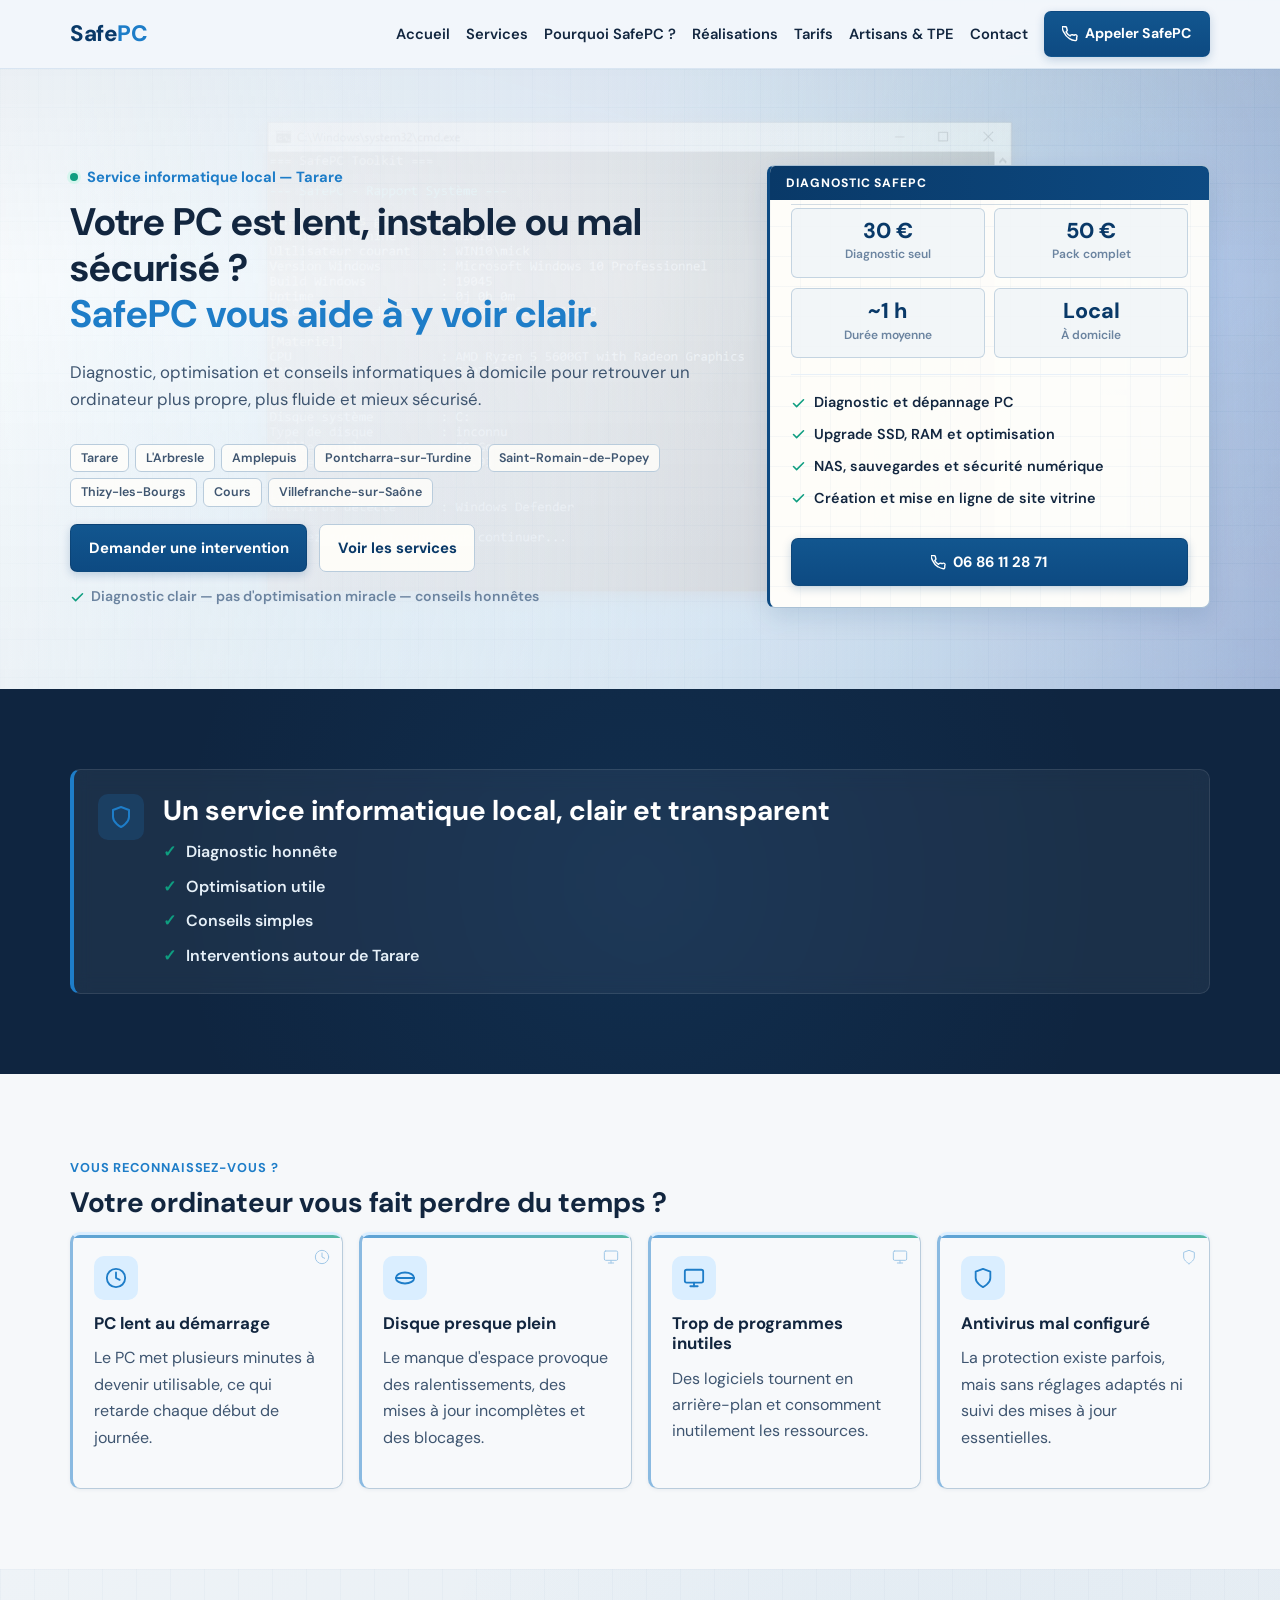
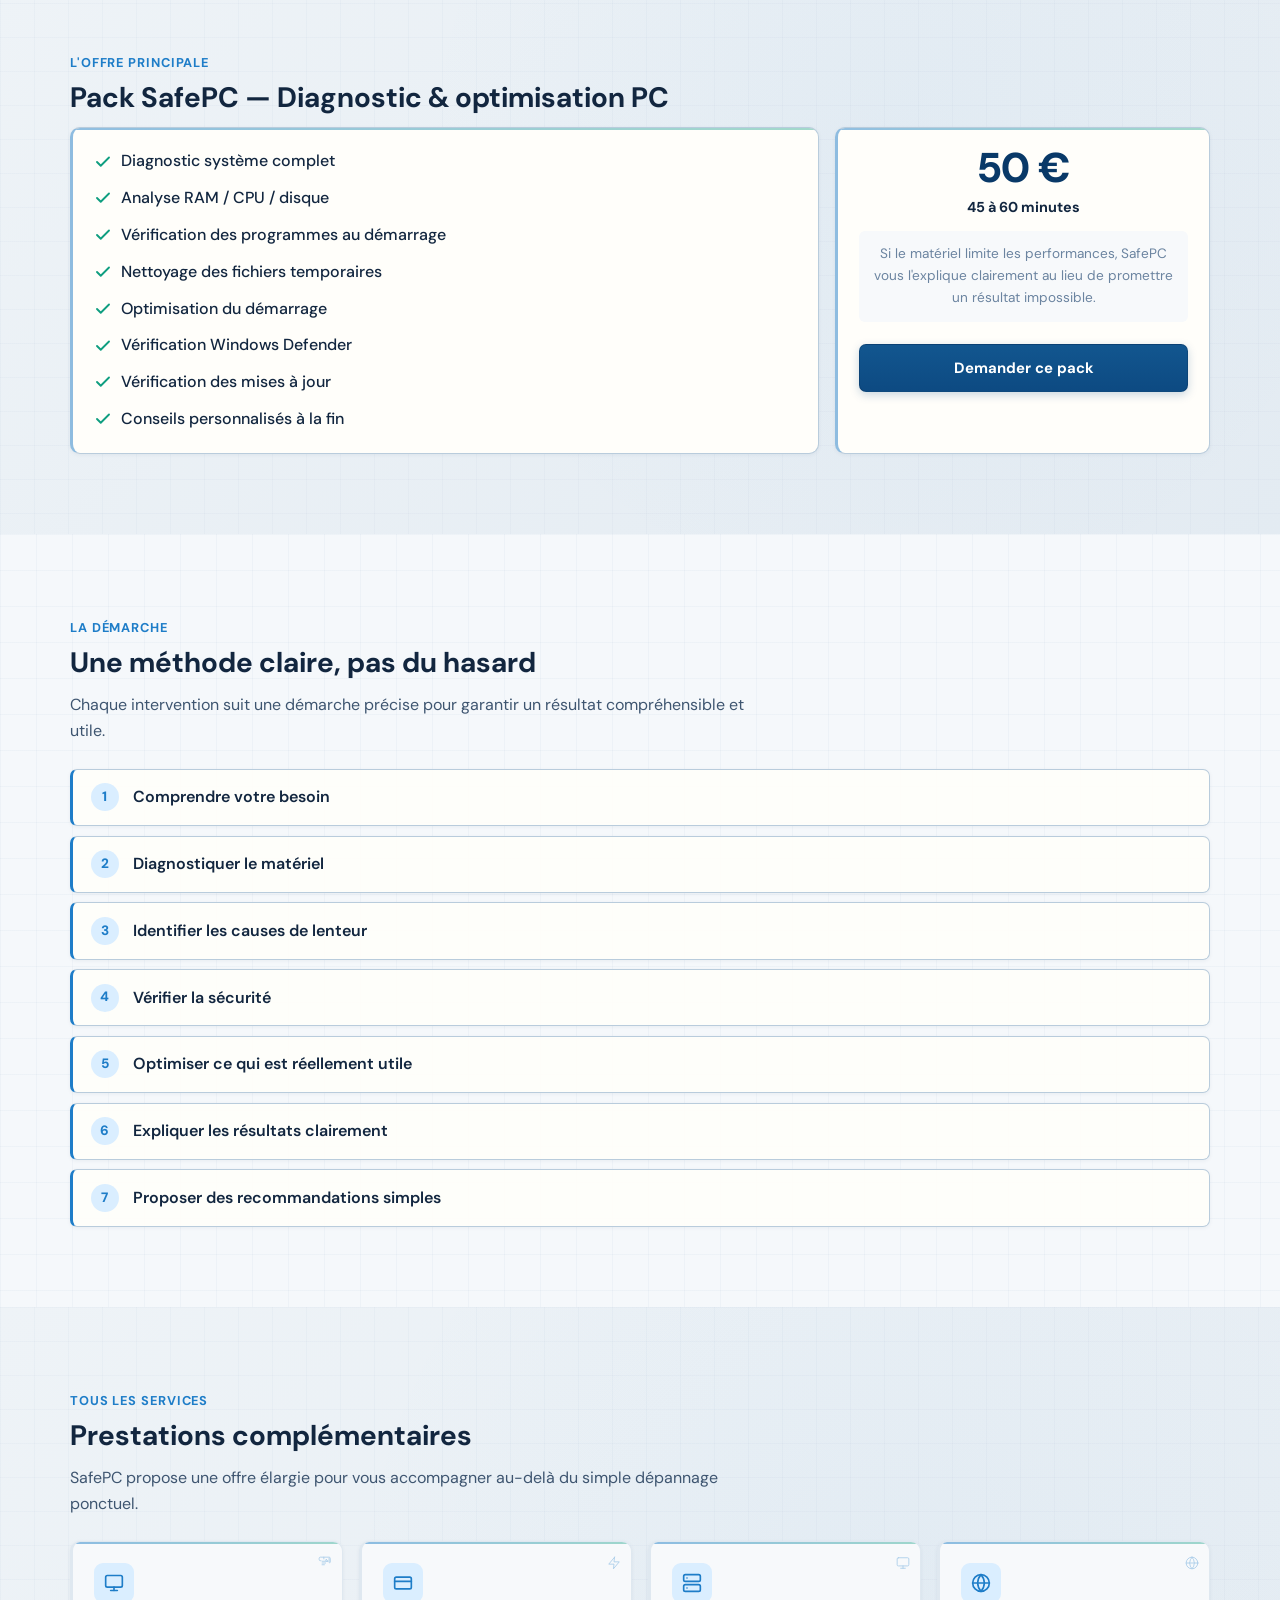
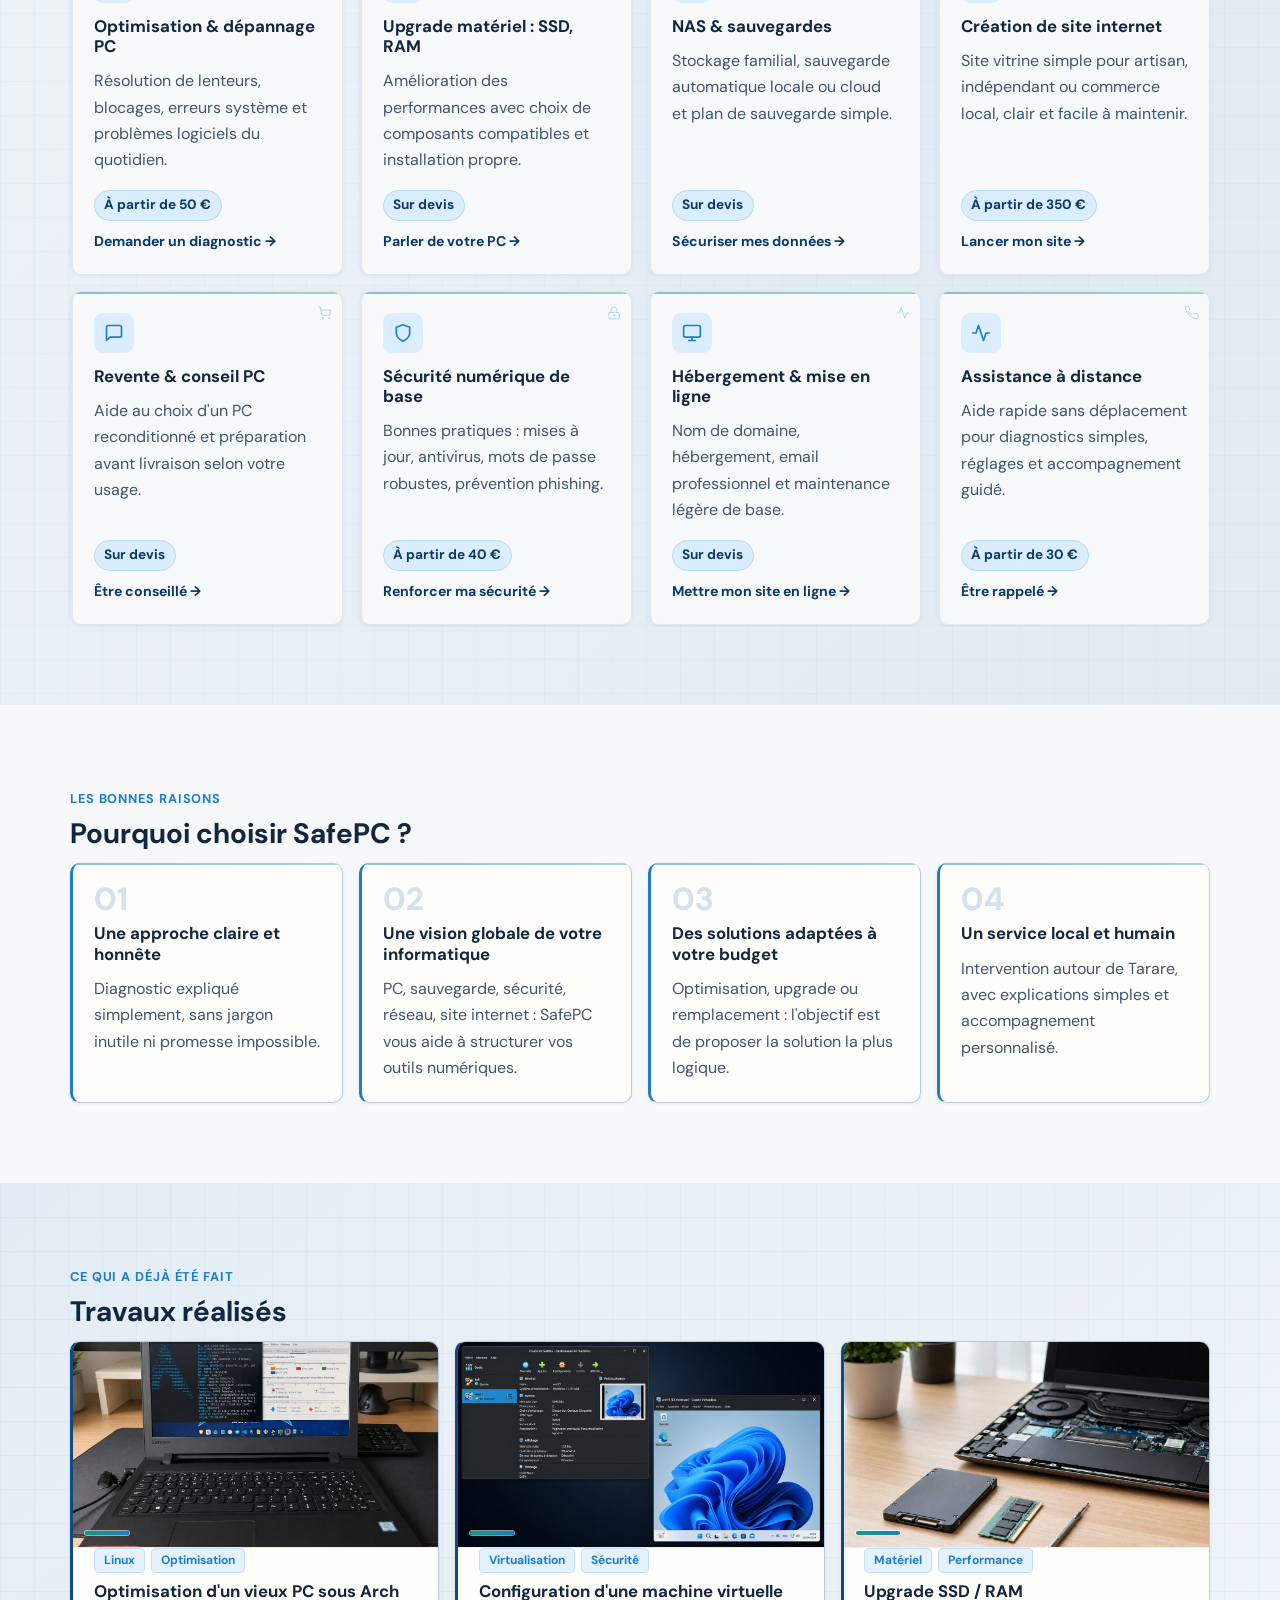
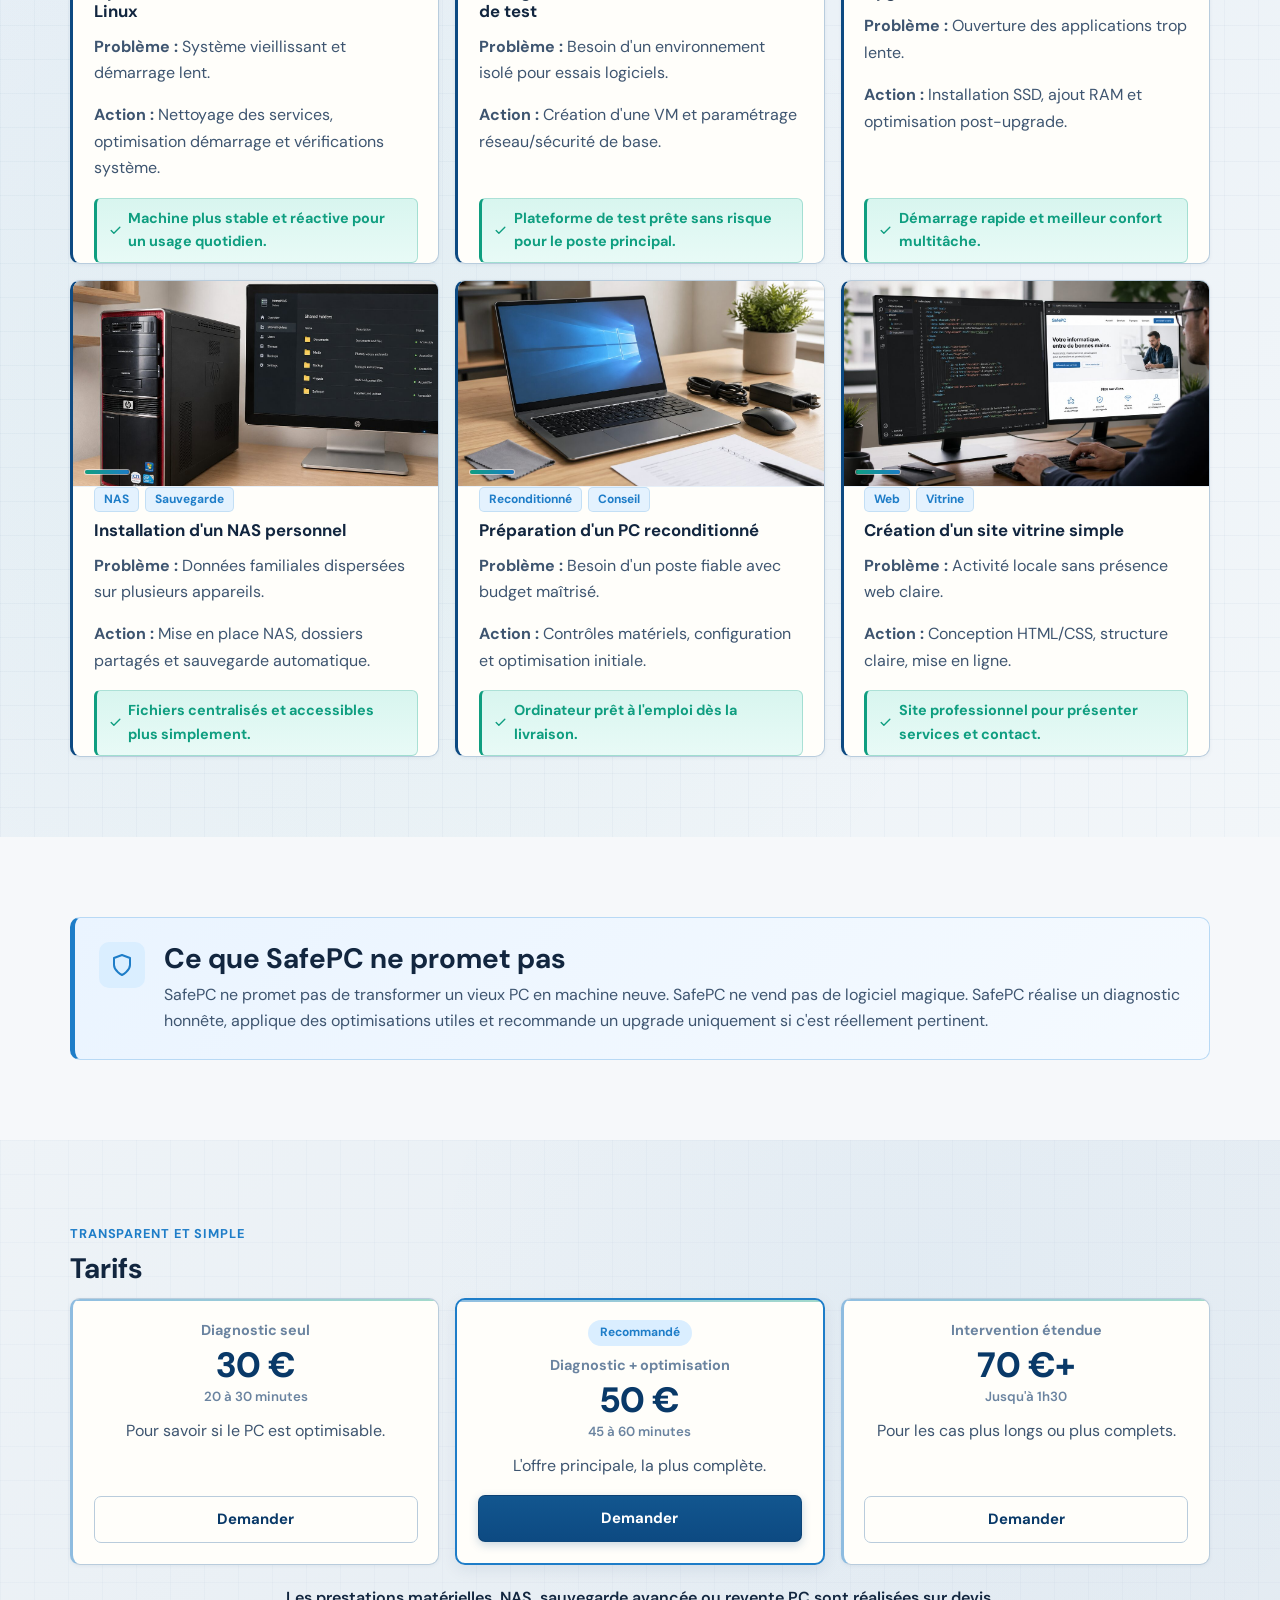
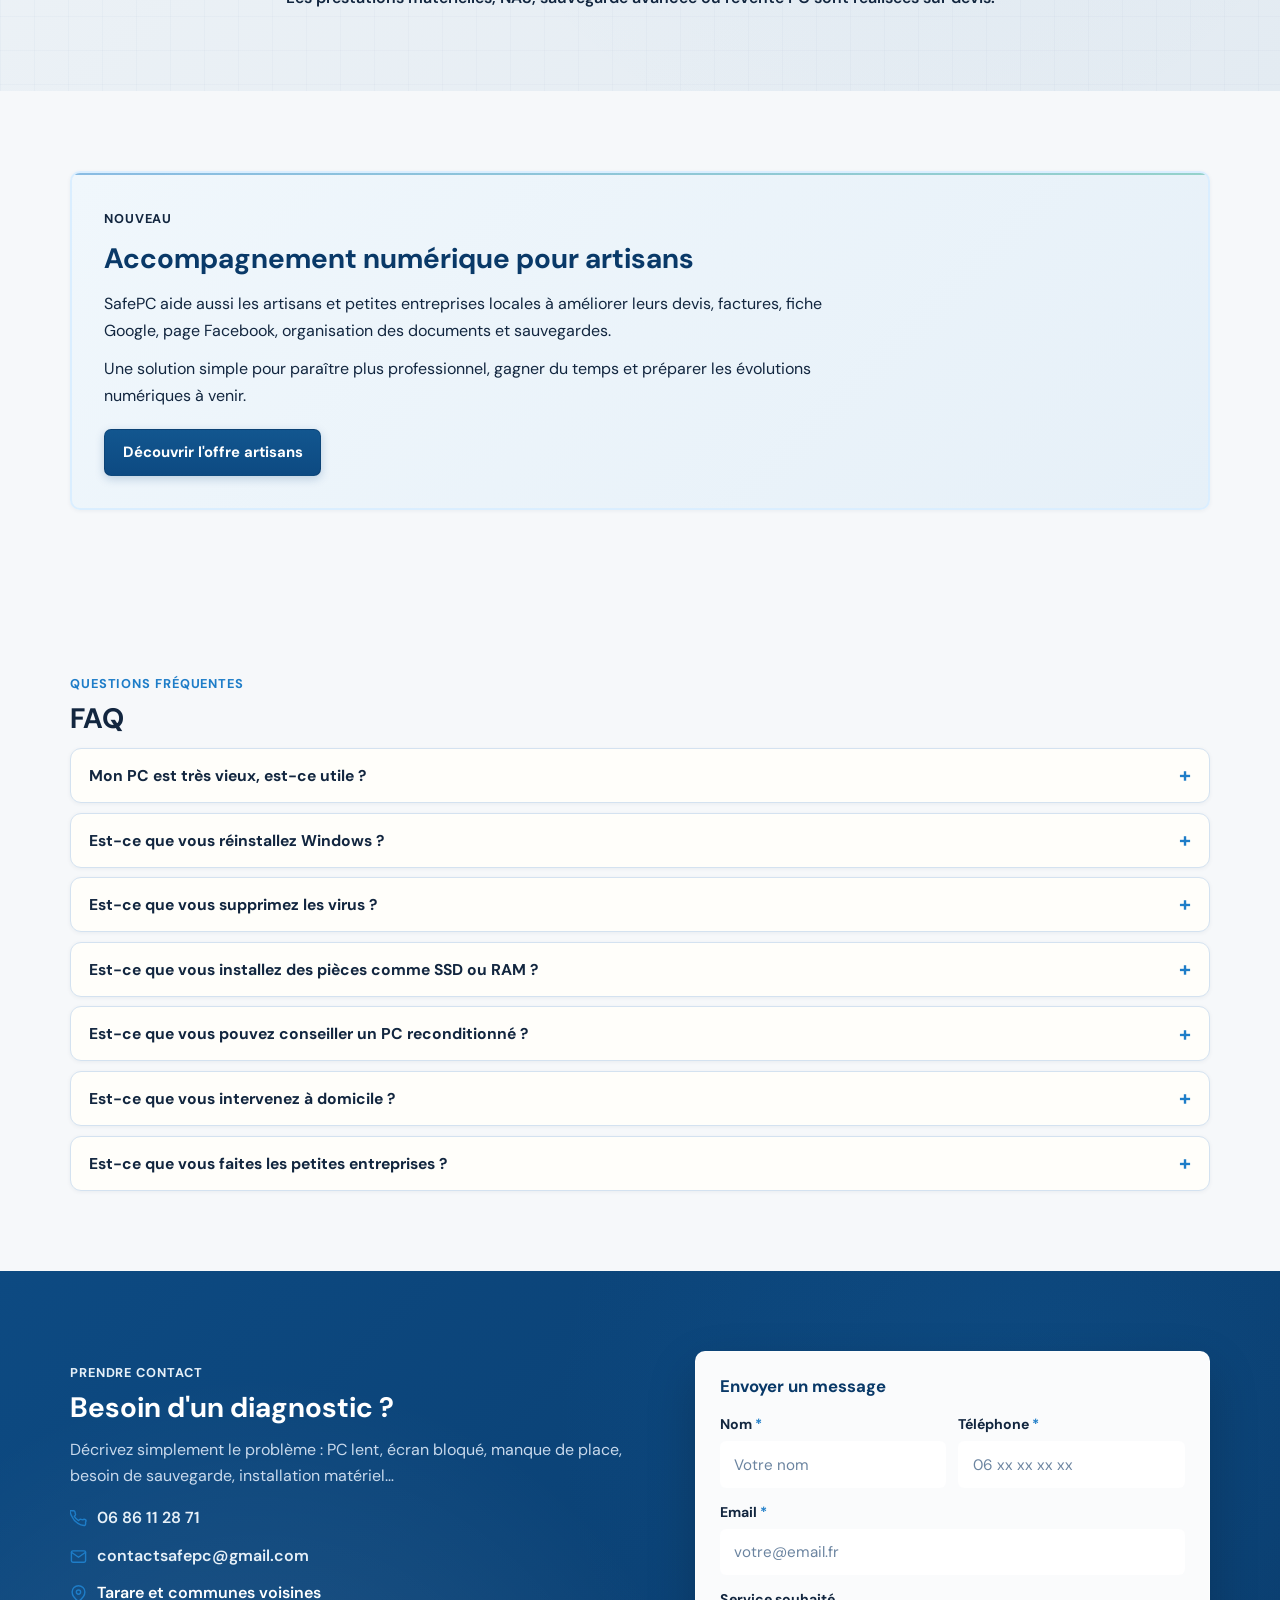
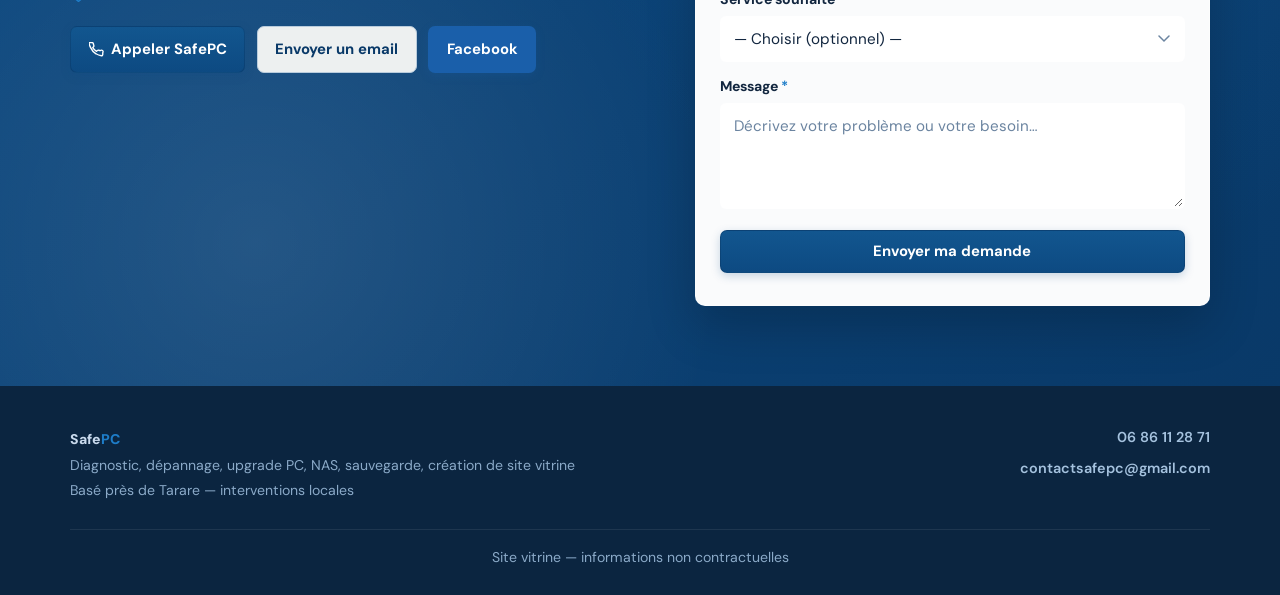
==== commit 91874afc: "Configure Formspree contact forms" ====
--- a/index.html
+++ b/index.html
@@ -655,7 +655,7 @@
         <form
           class="contact-form"
           id="contact-form"
-          action="https://formspree.io/f/YOUR_FORM_ID"
+          action="https://formspree.io/f/mlgznone"
           method="POST"
           novalidate
         >
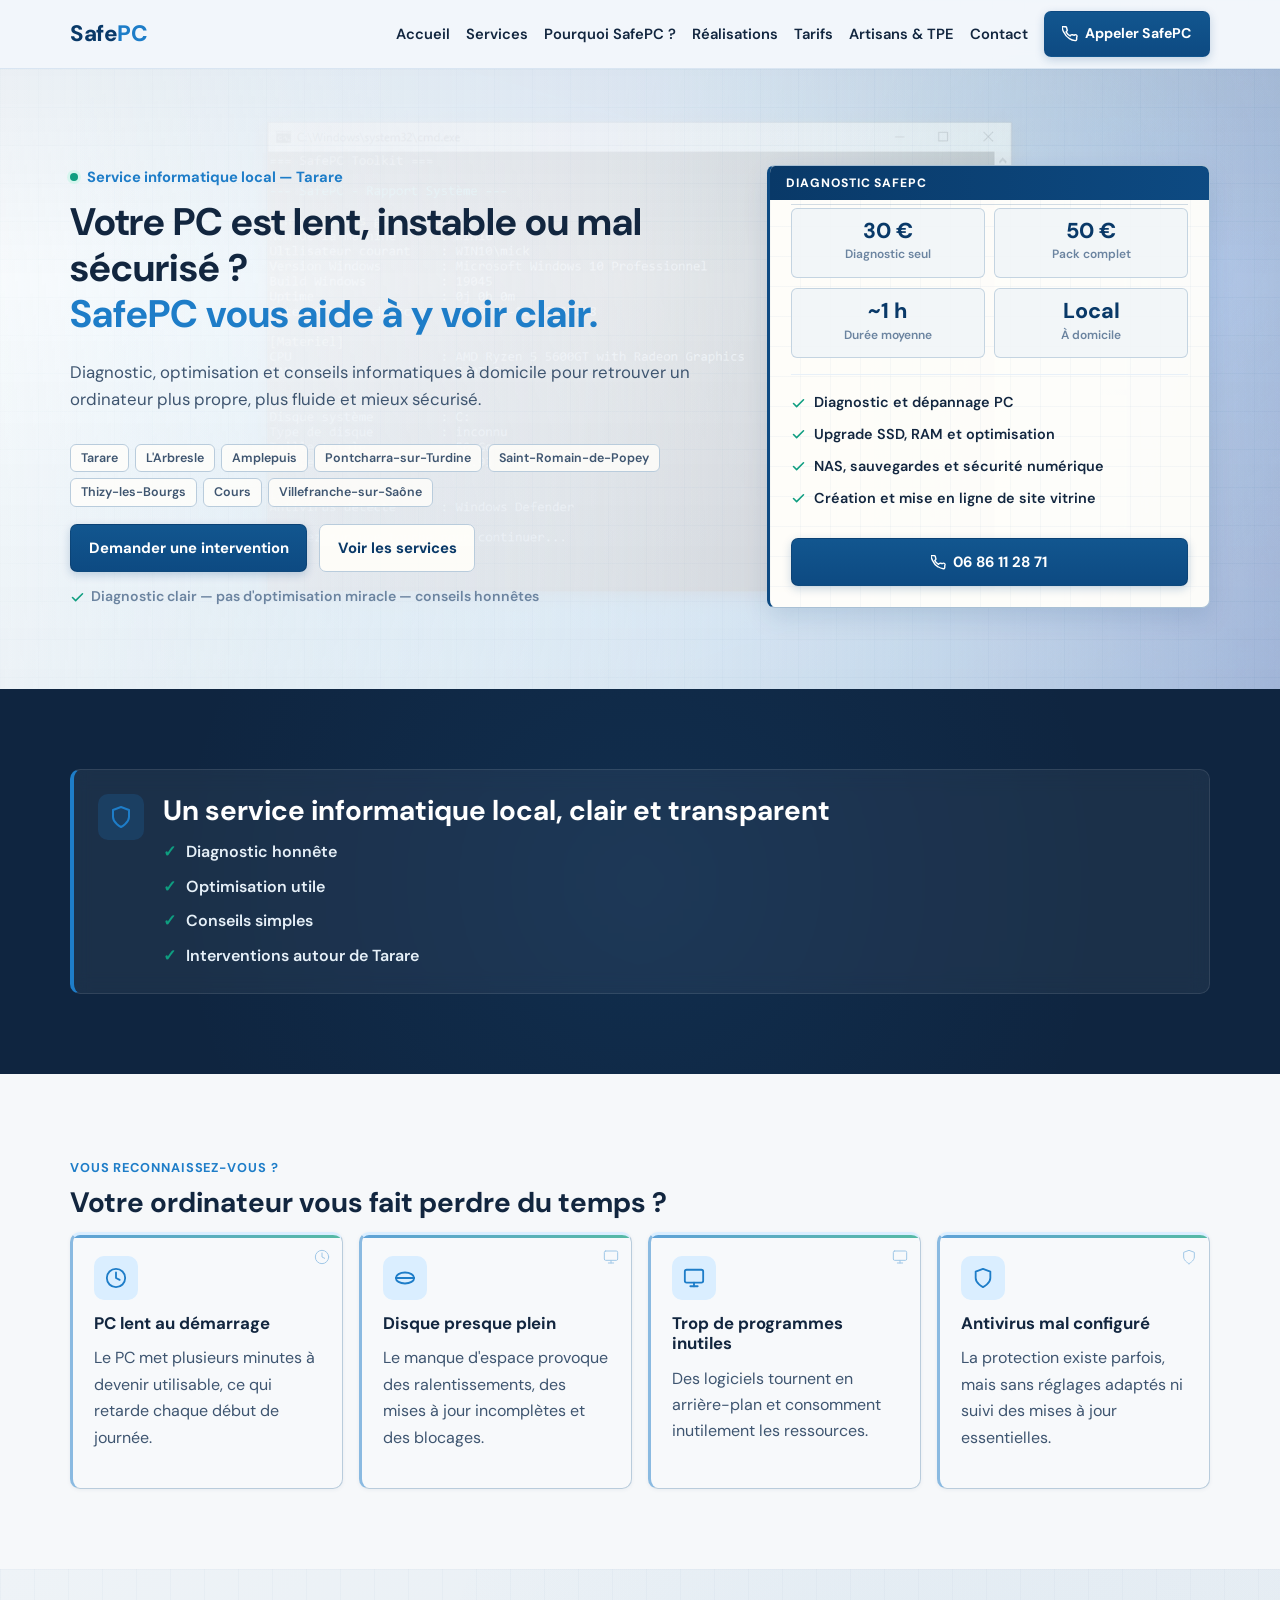
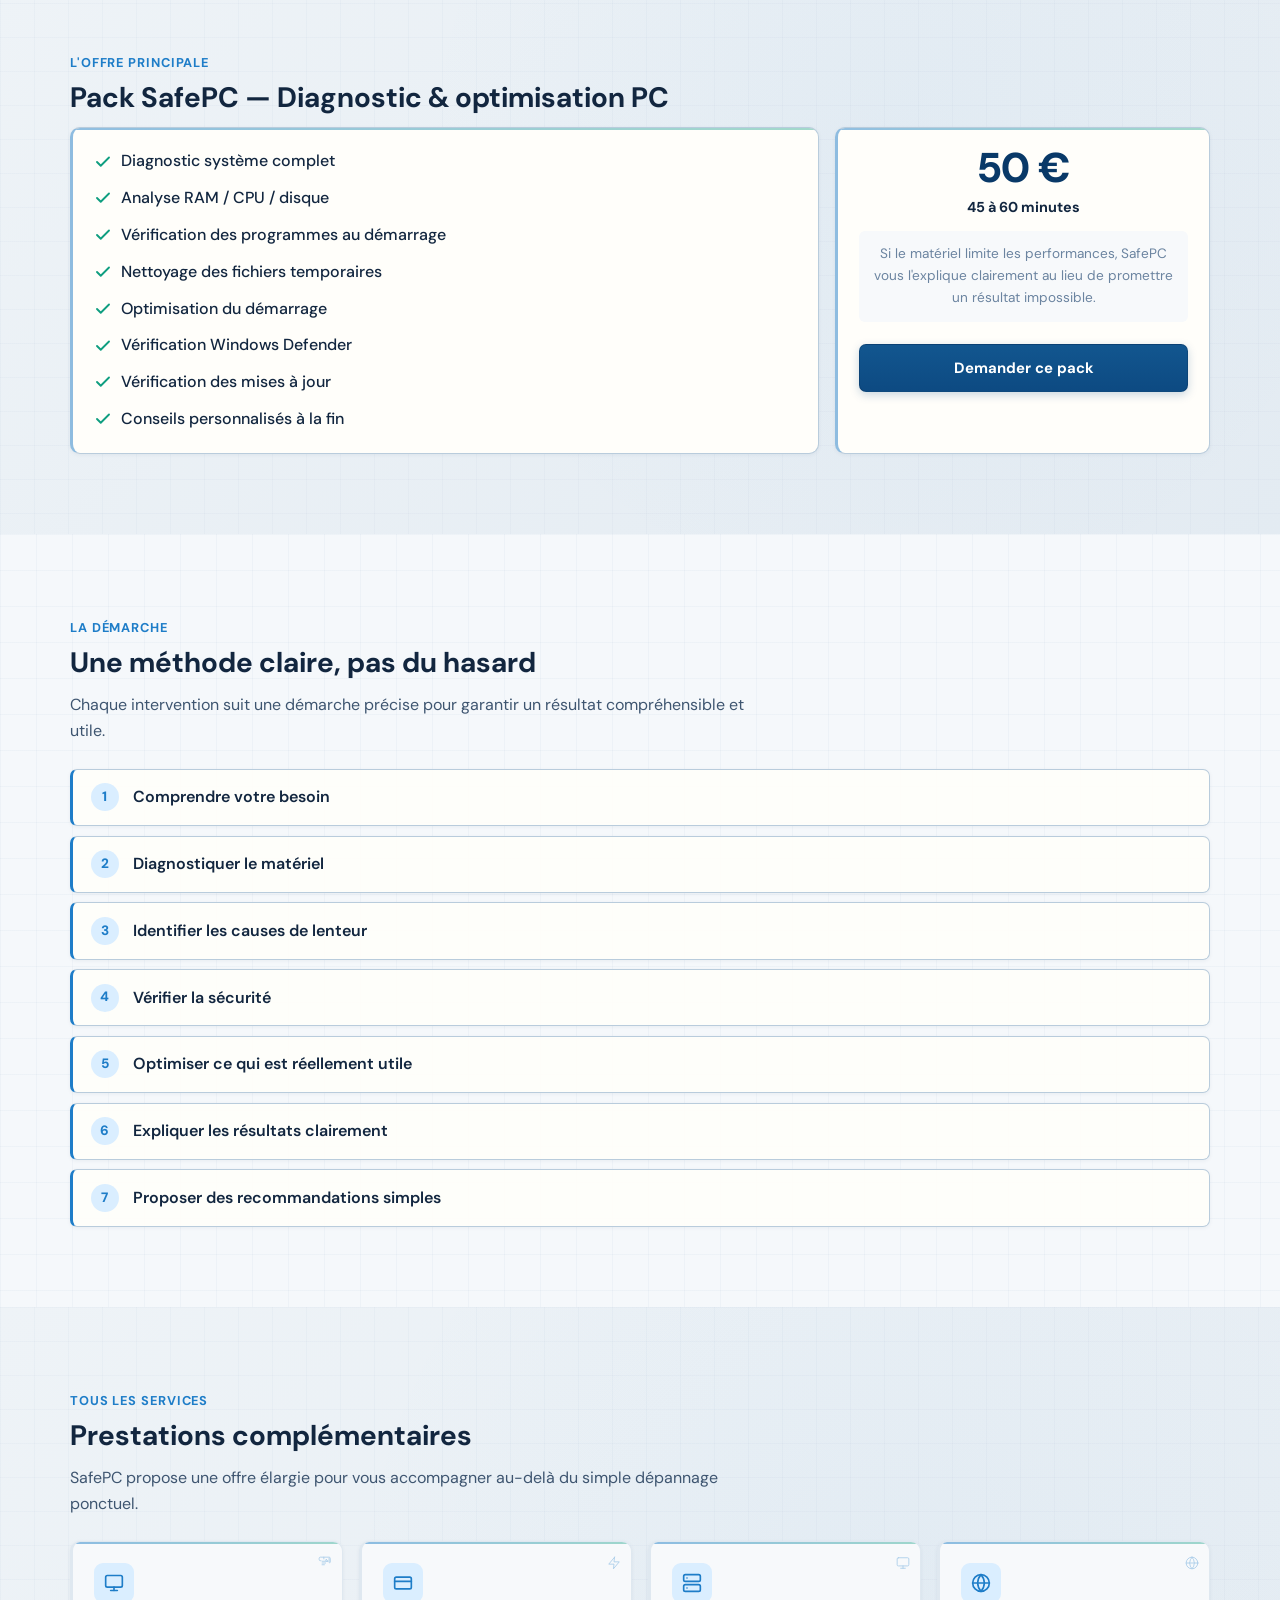
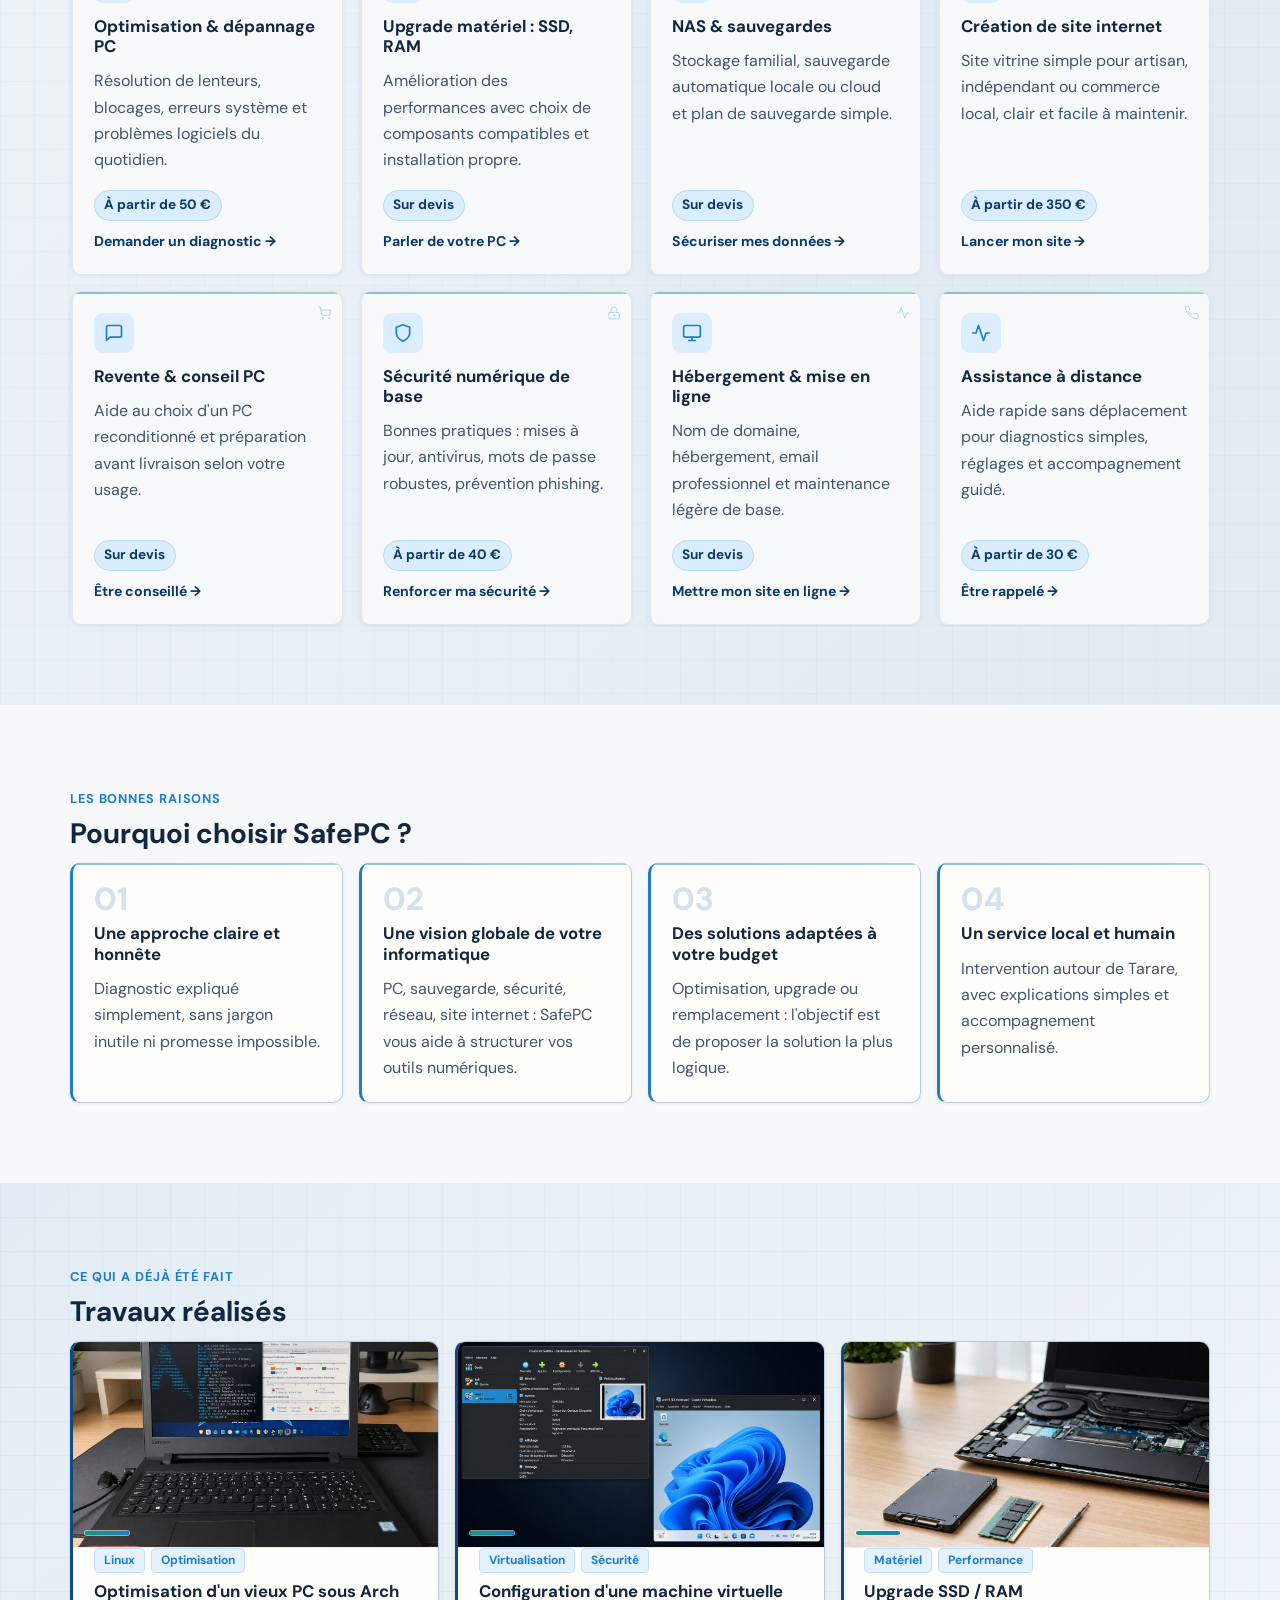
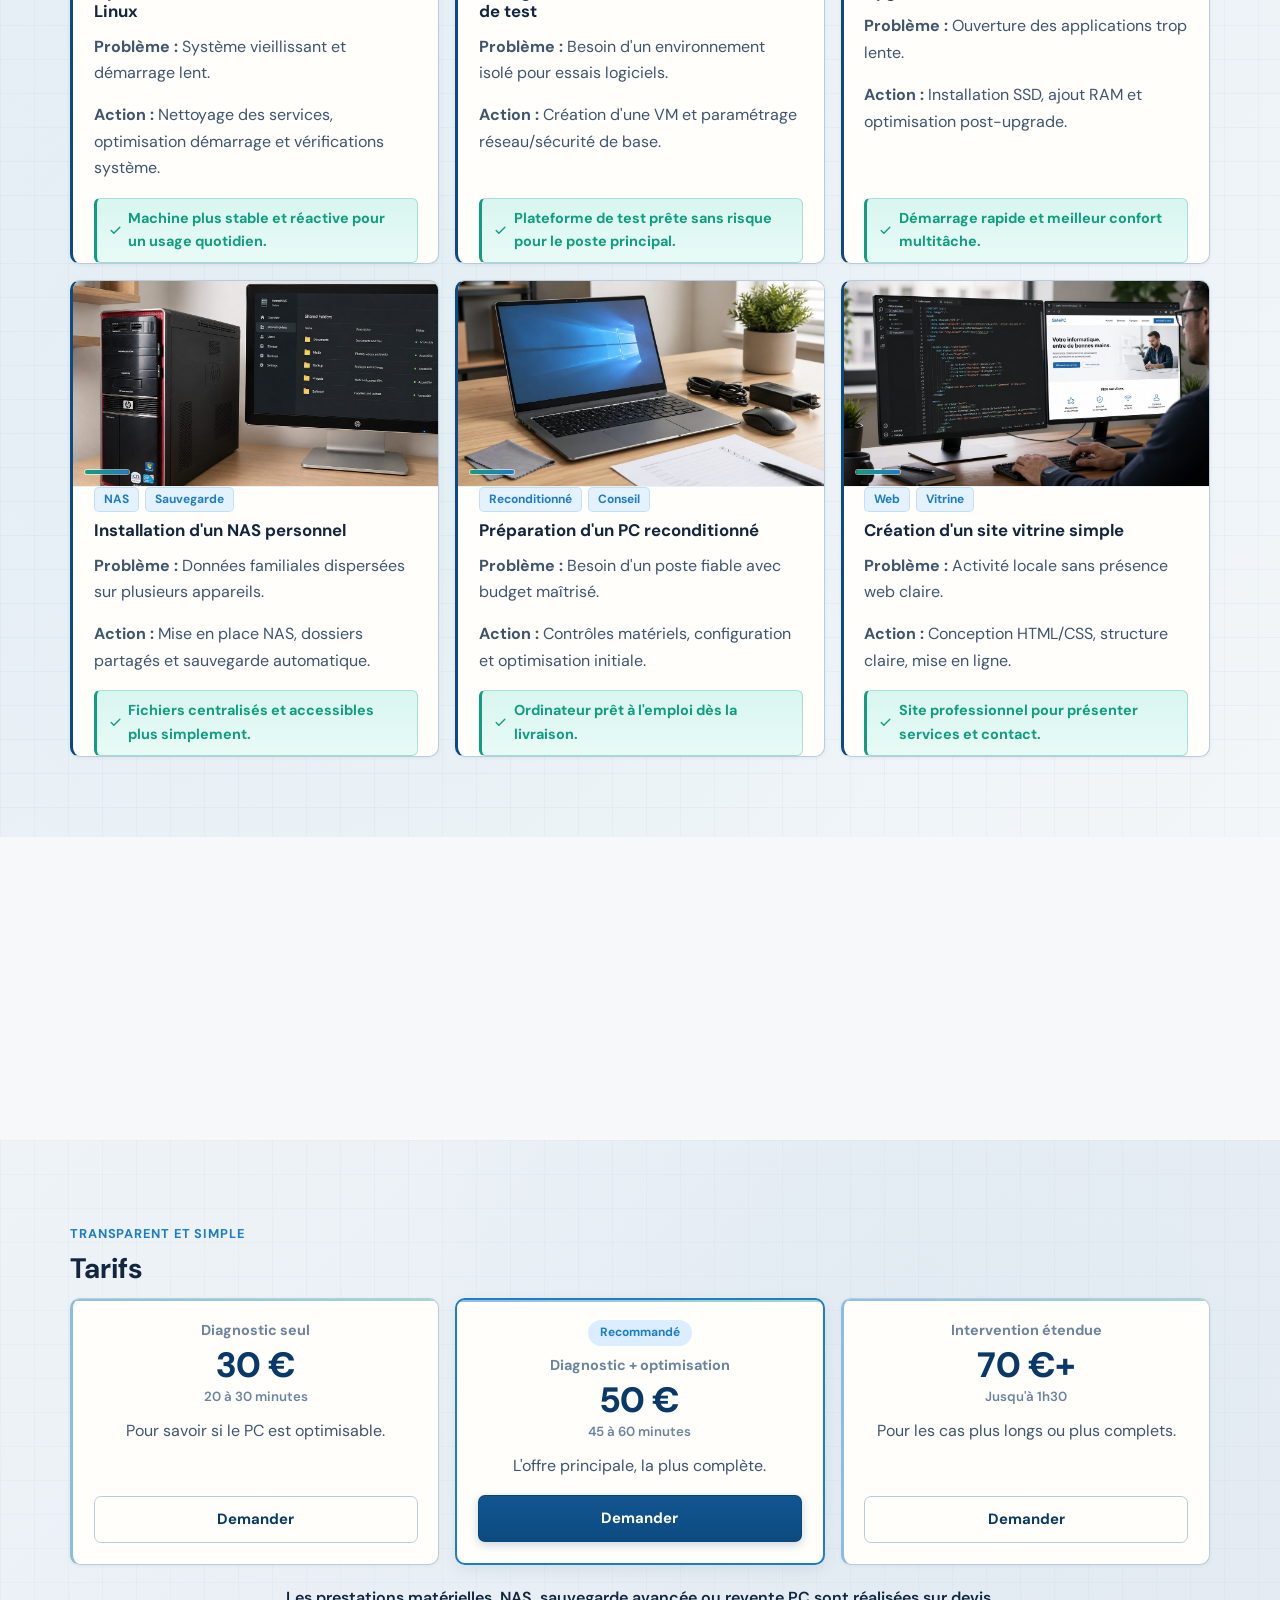
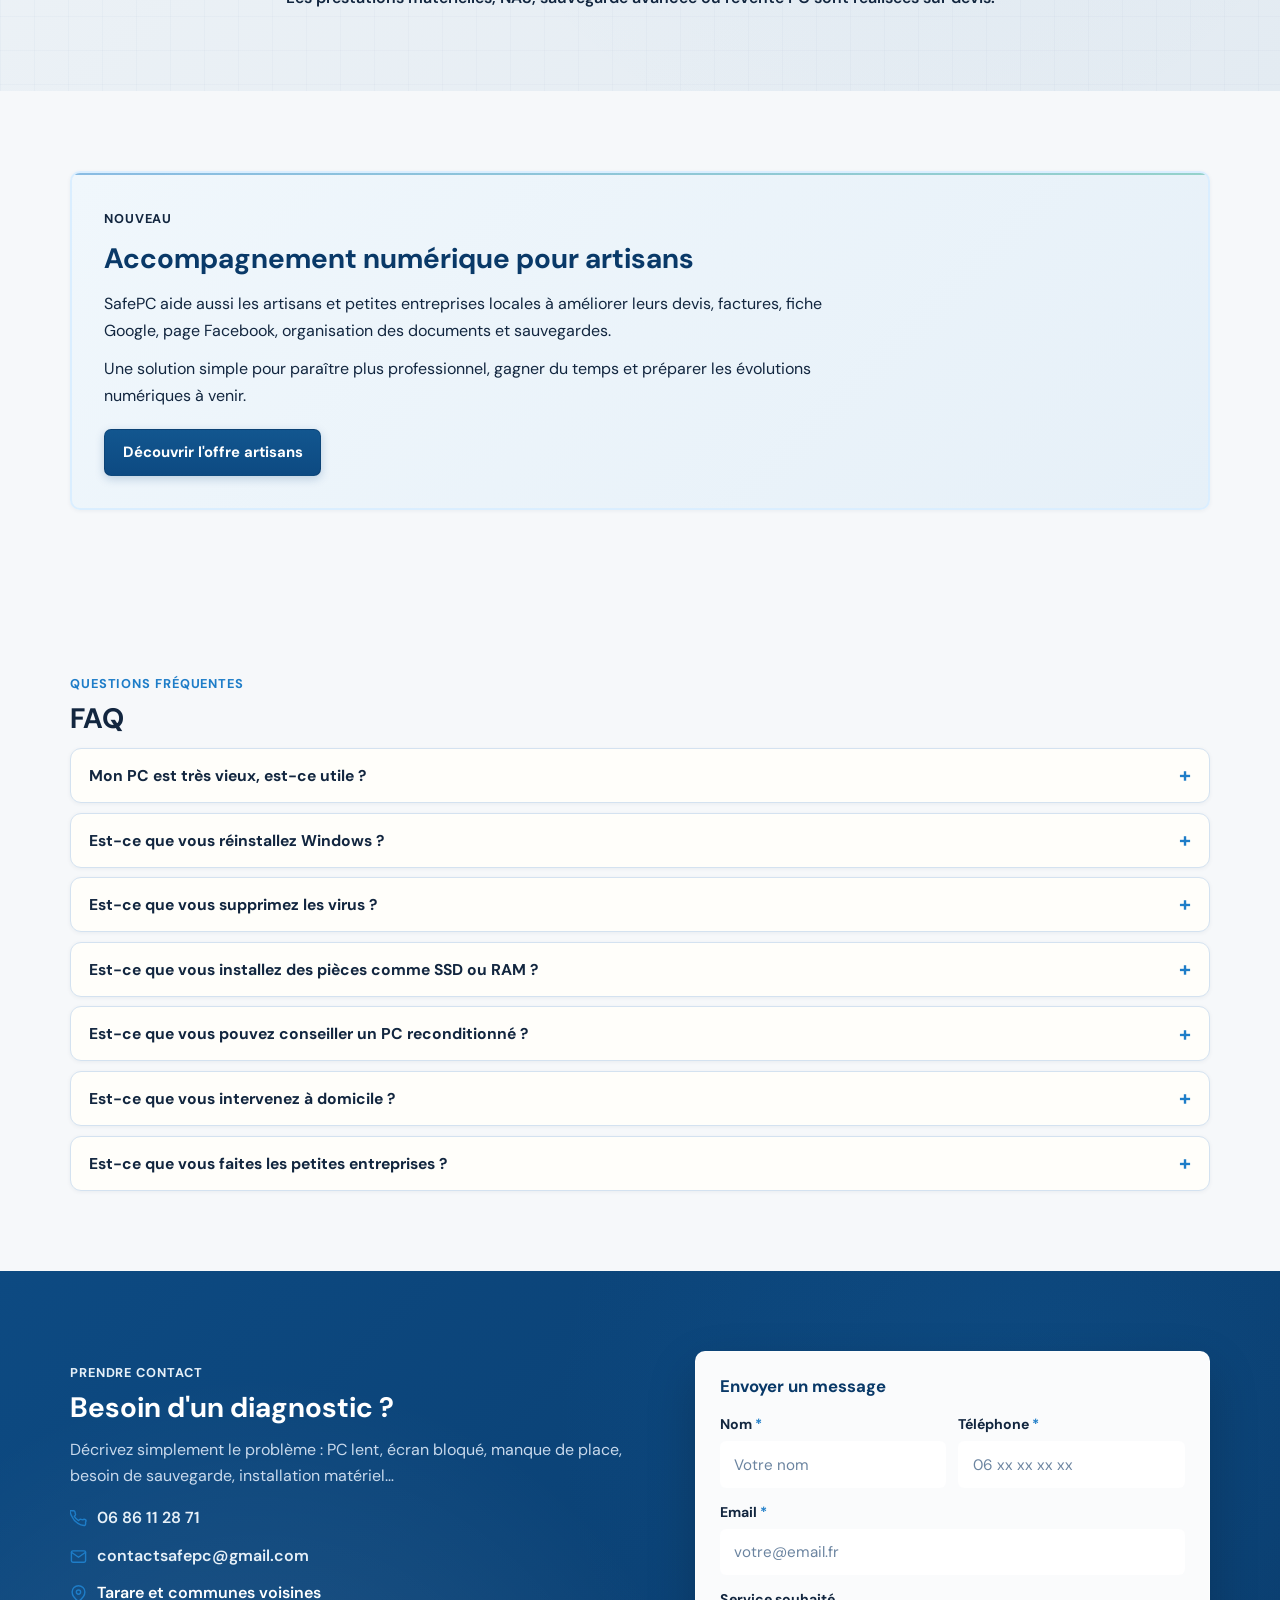
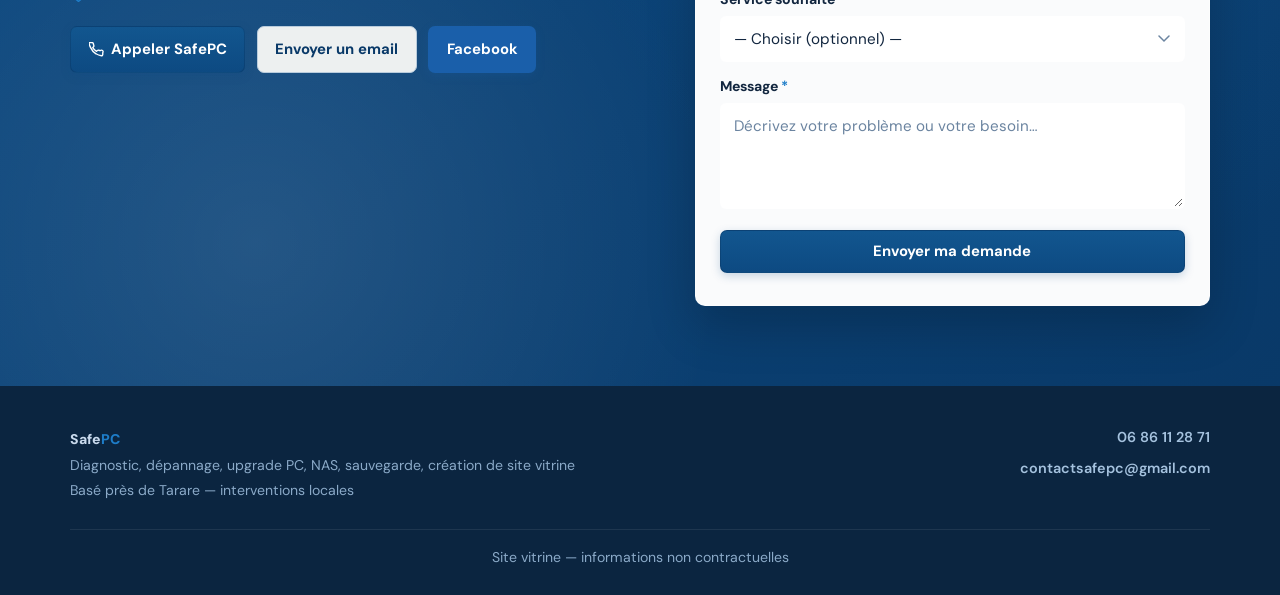
==== commit fa62509e: "Fix contact form display definitively" ====
--- a/index.html
+++ b/index.html
@@ -730,6 +730,6 @@
     Appeler
   </a>
 
-  <script src="script.js"></script>
+  <script src="script.js?v=20260506-1" defer></script>
 </body>
 </html>
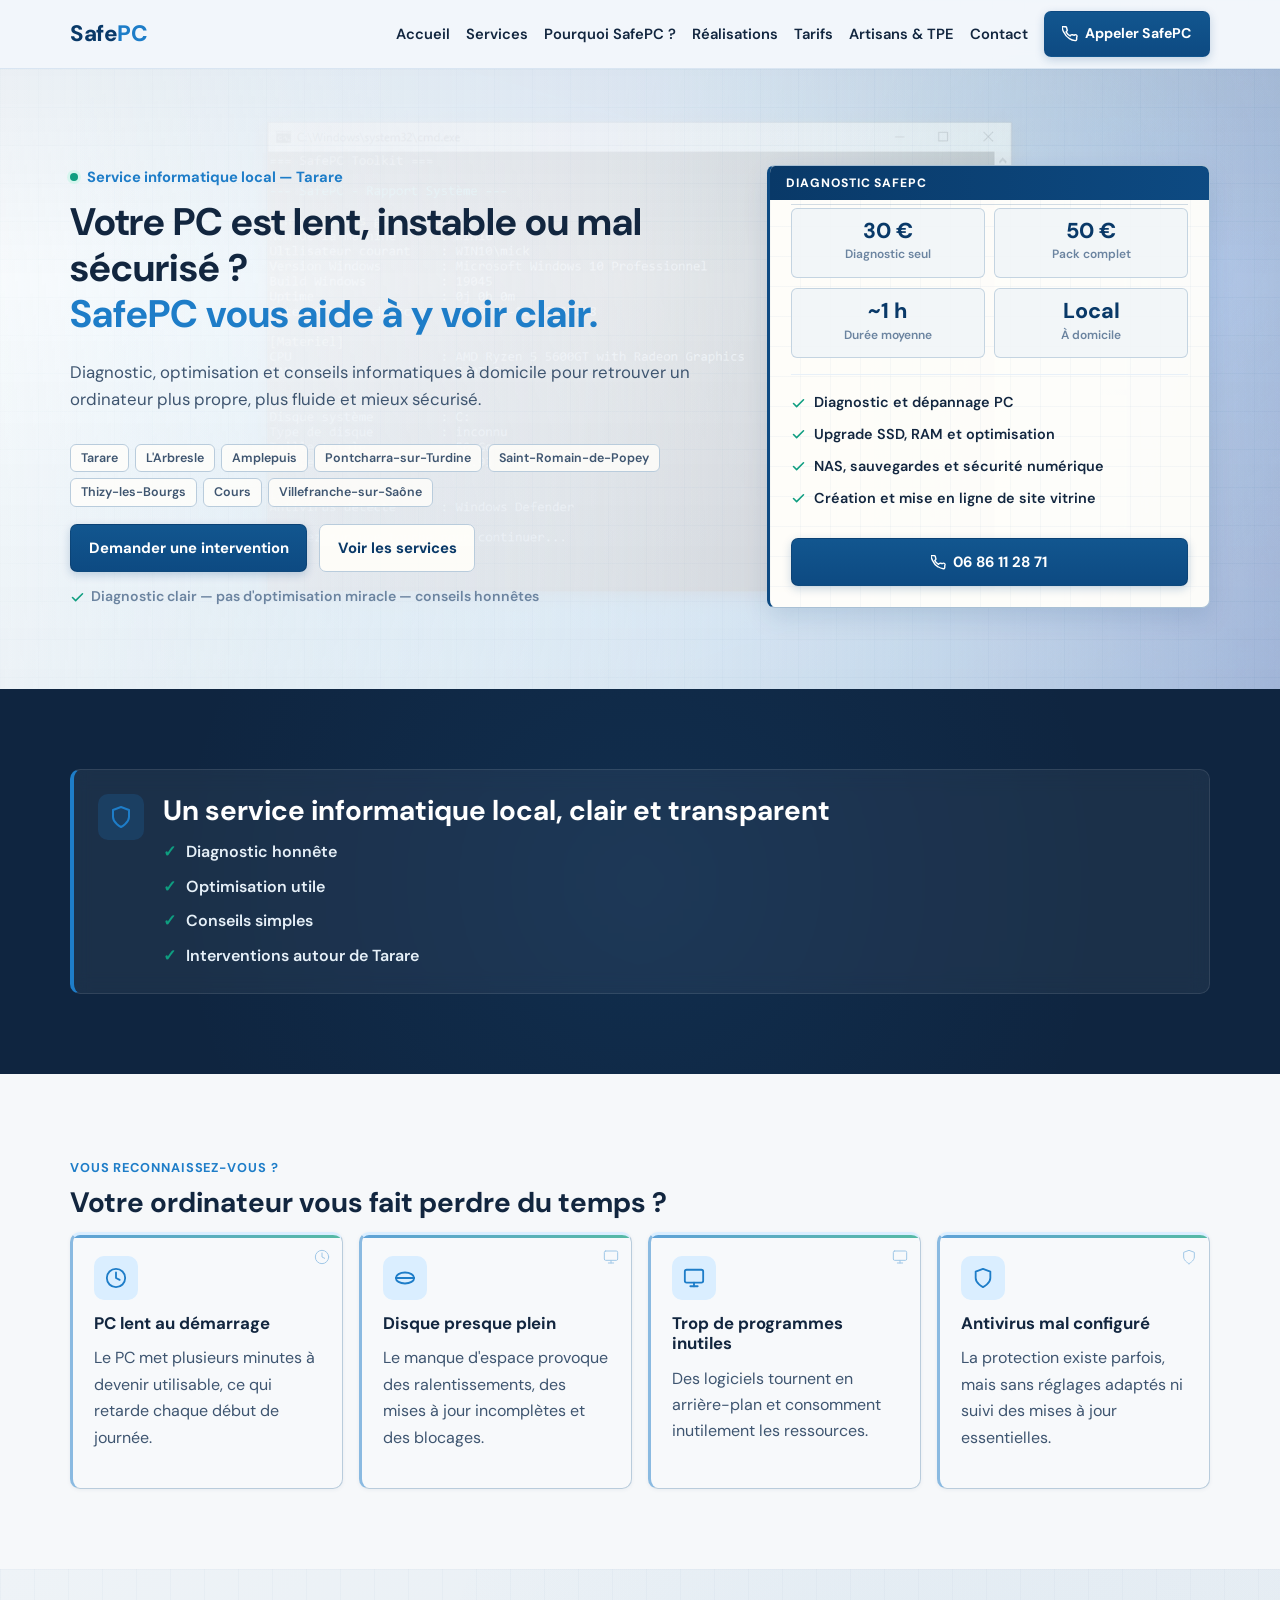
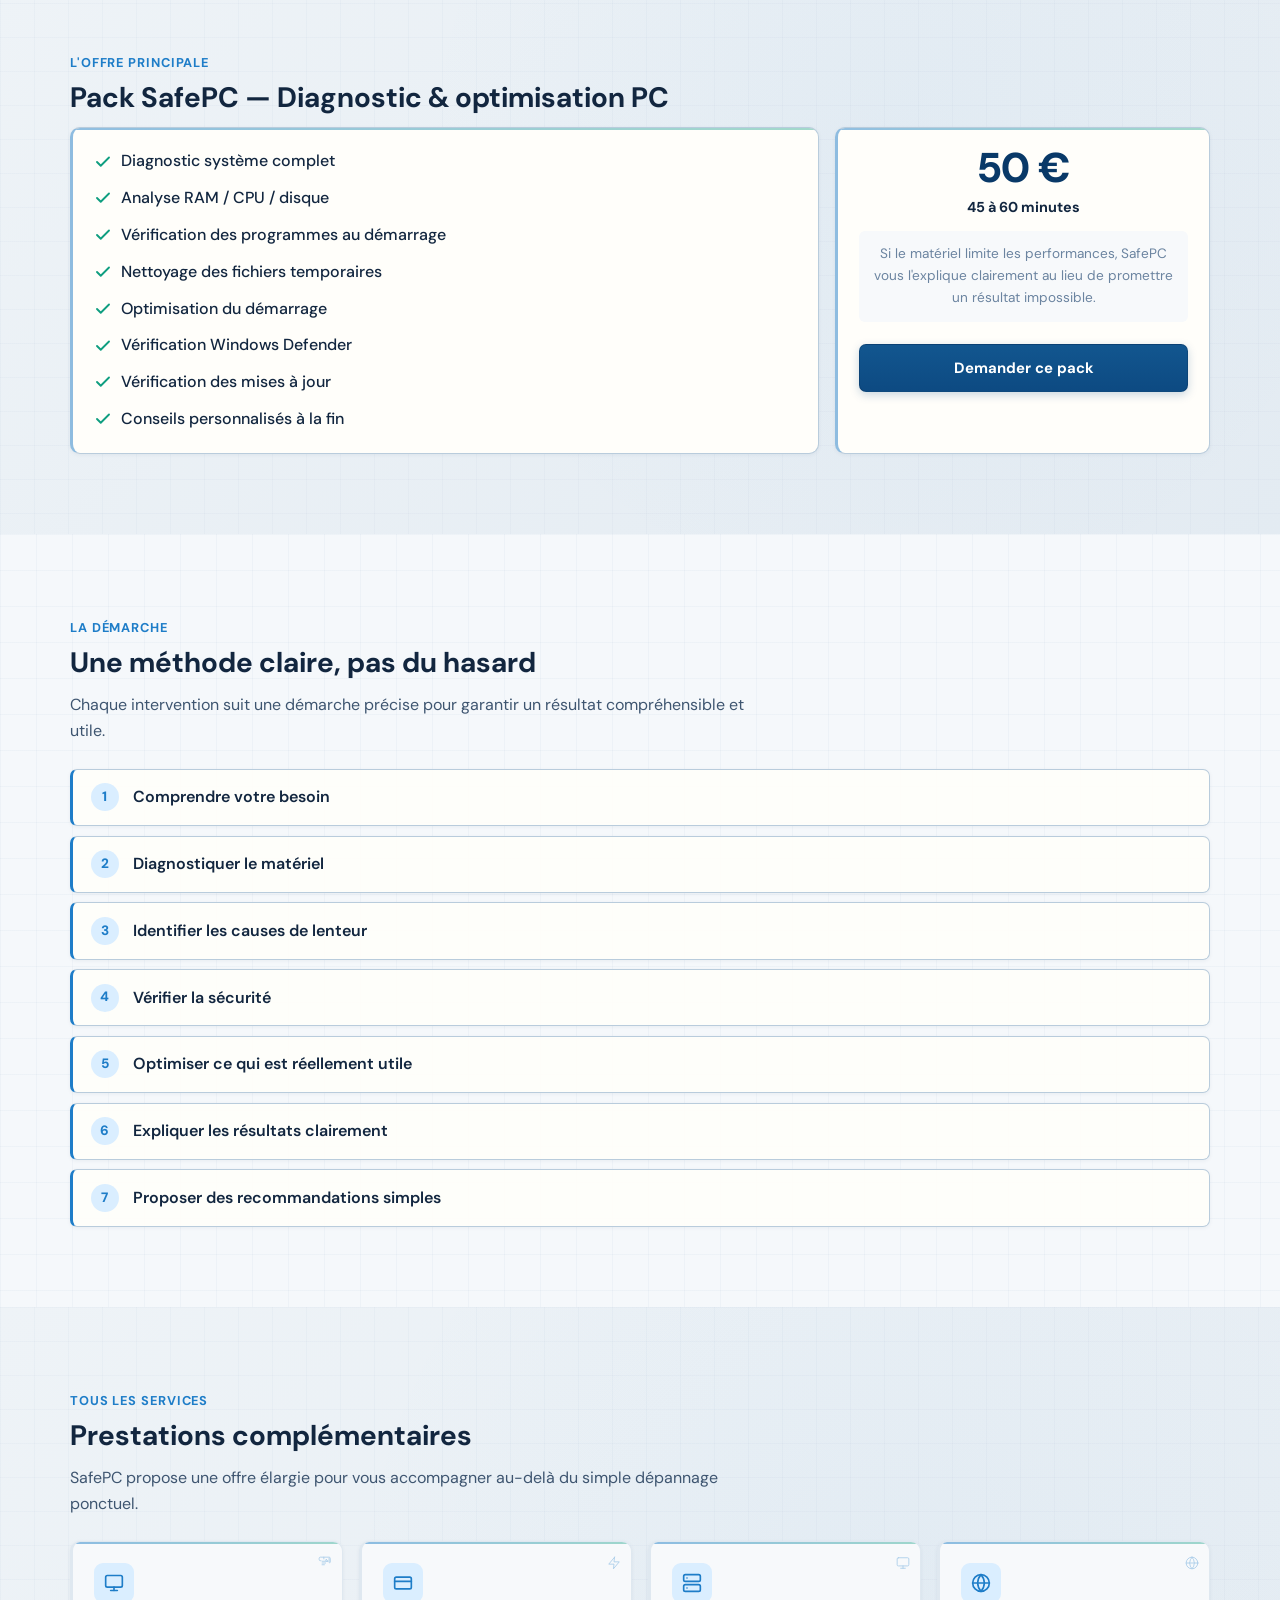
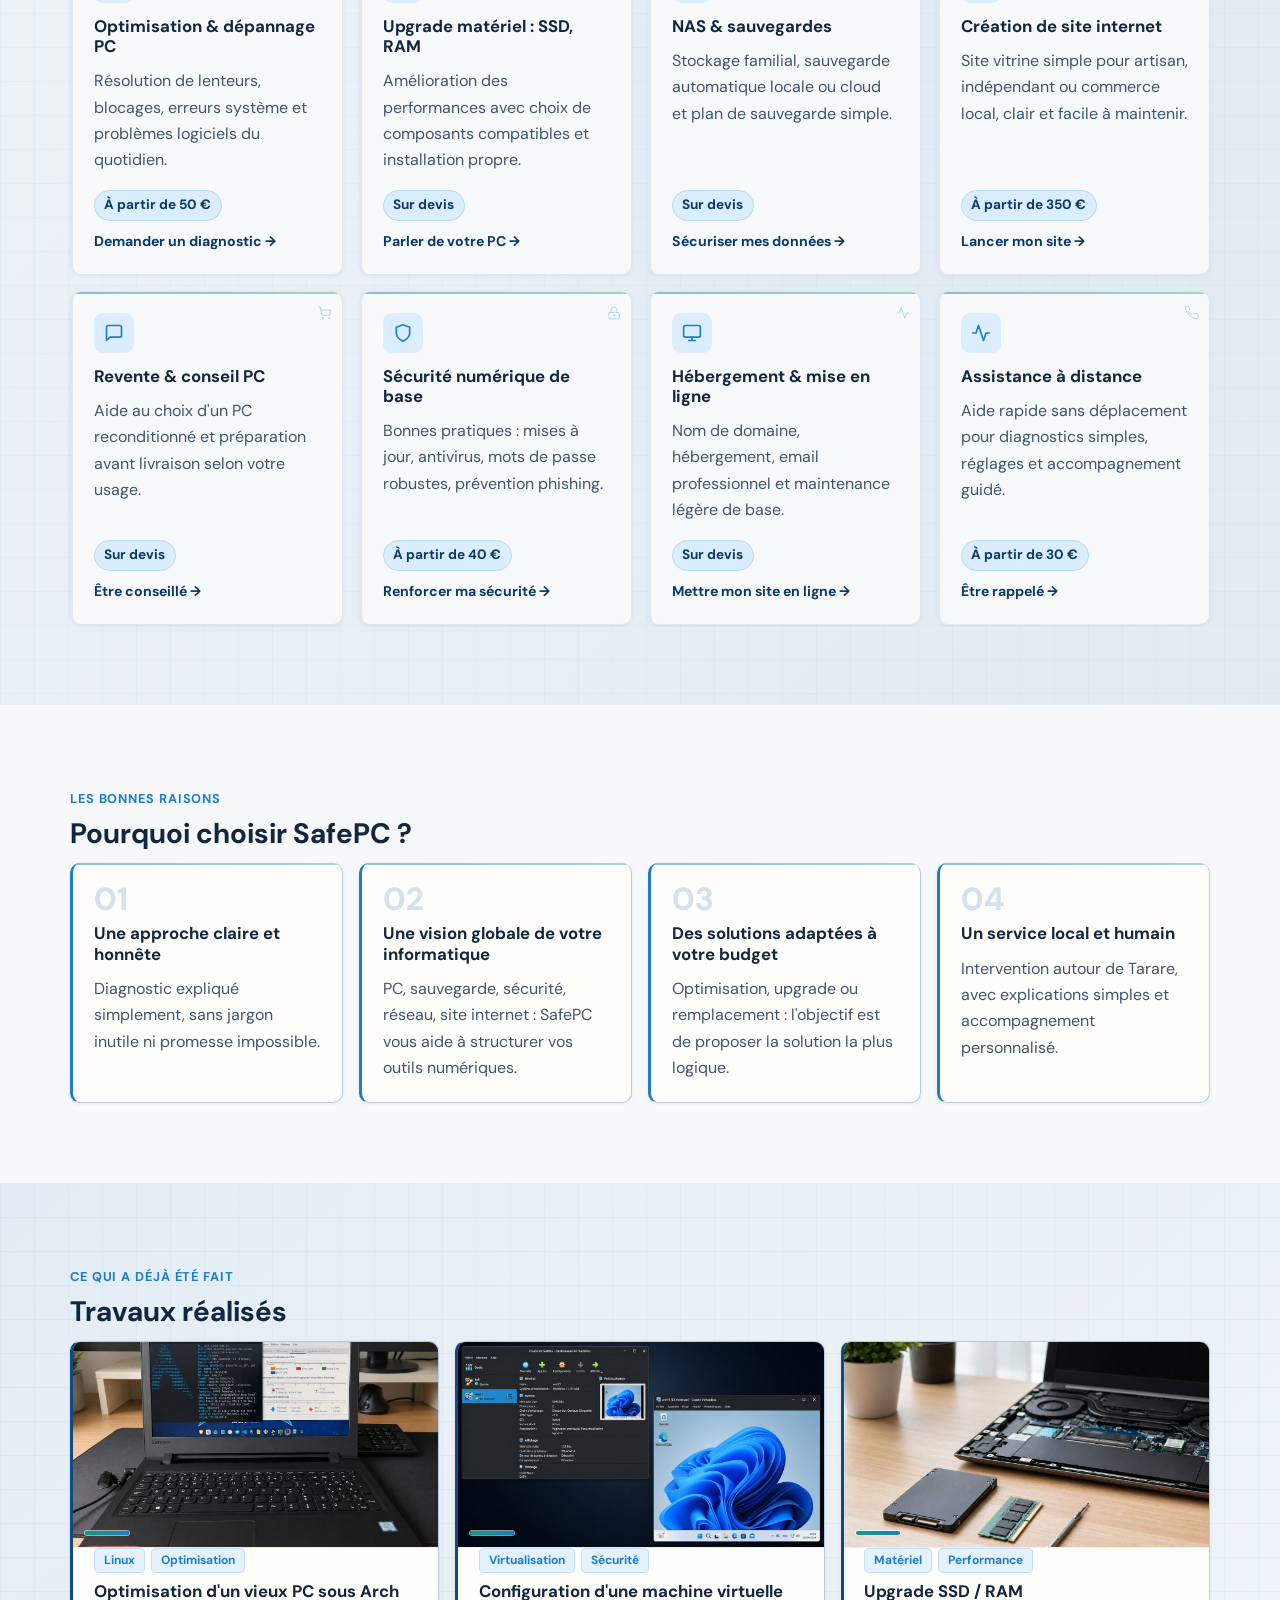
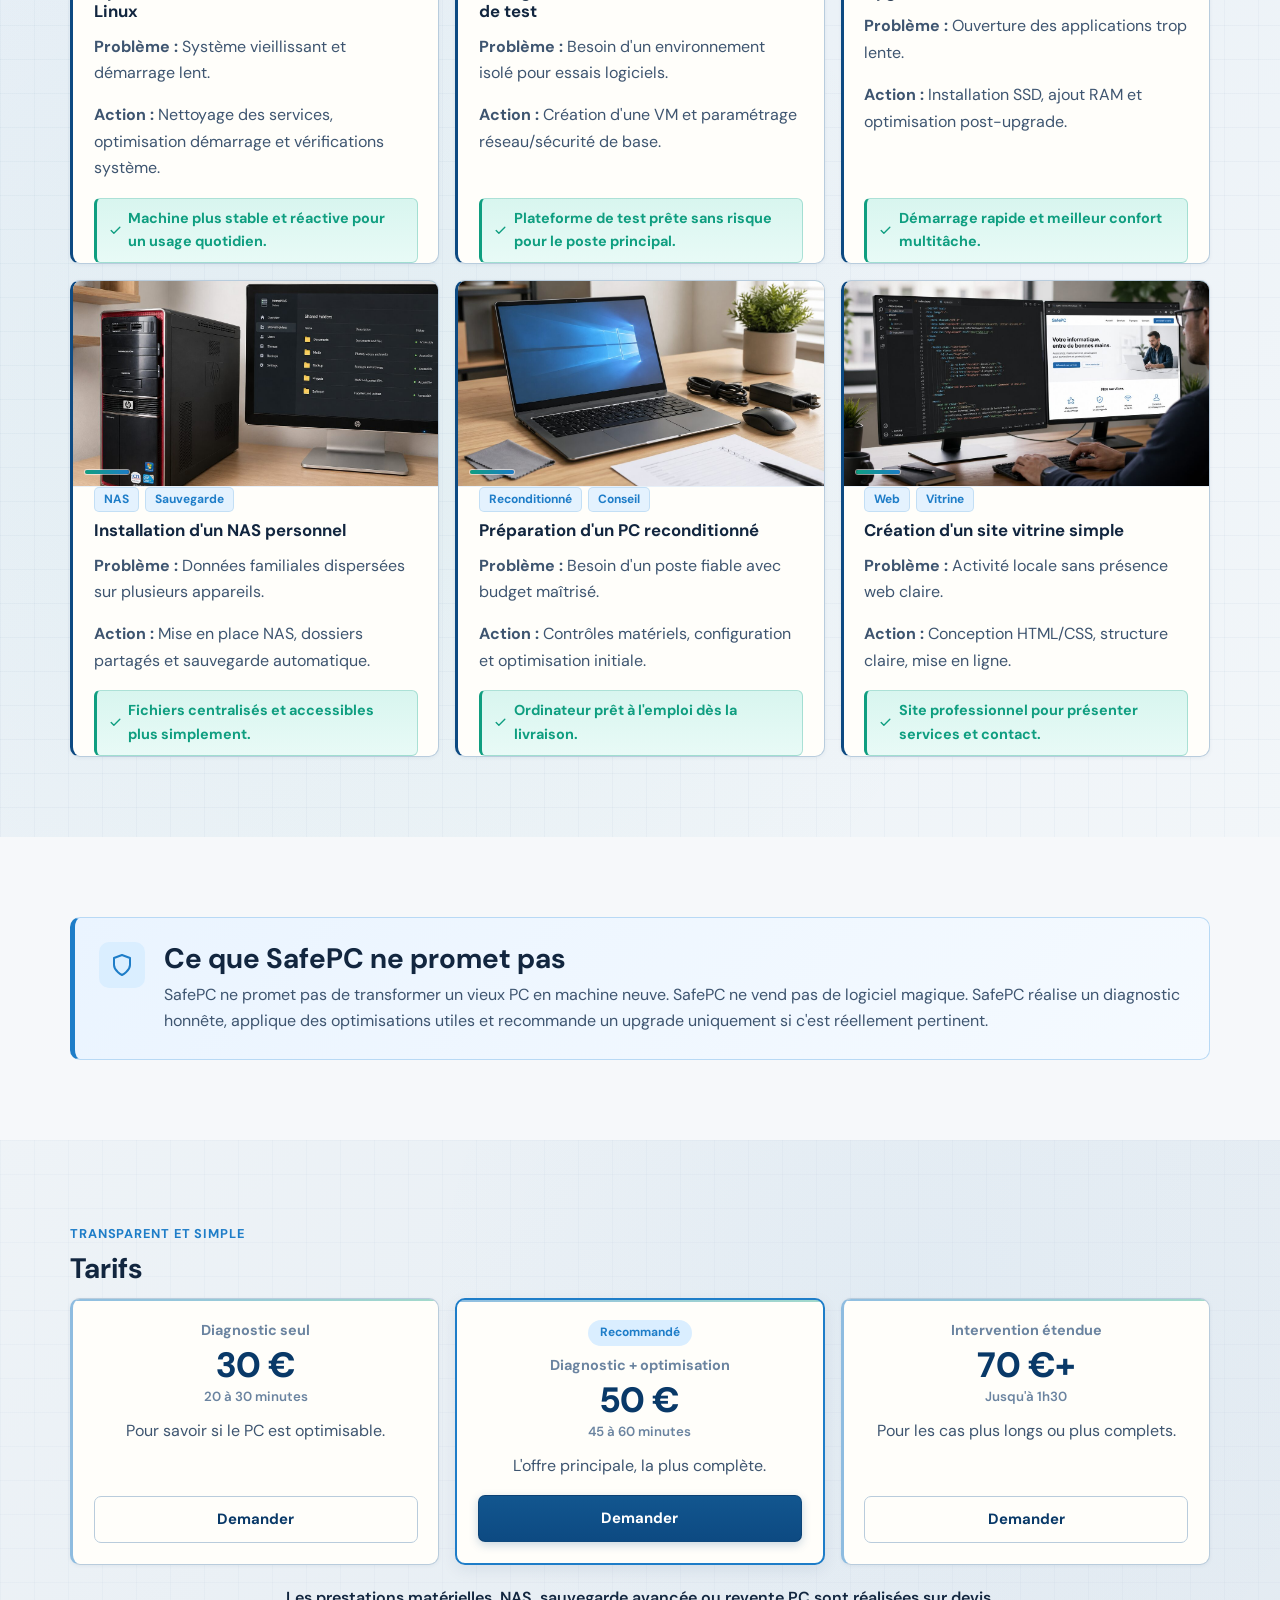
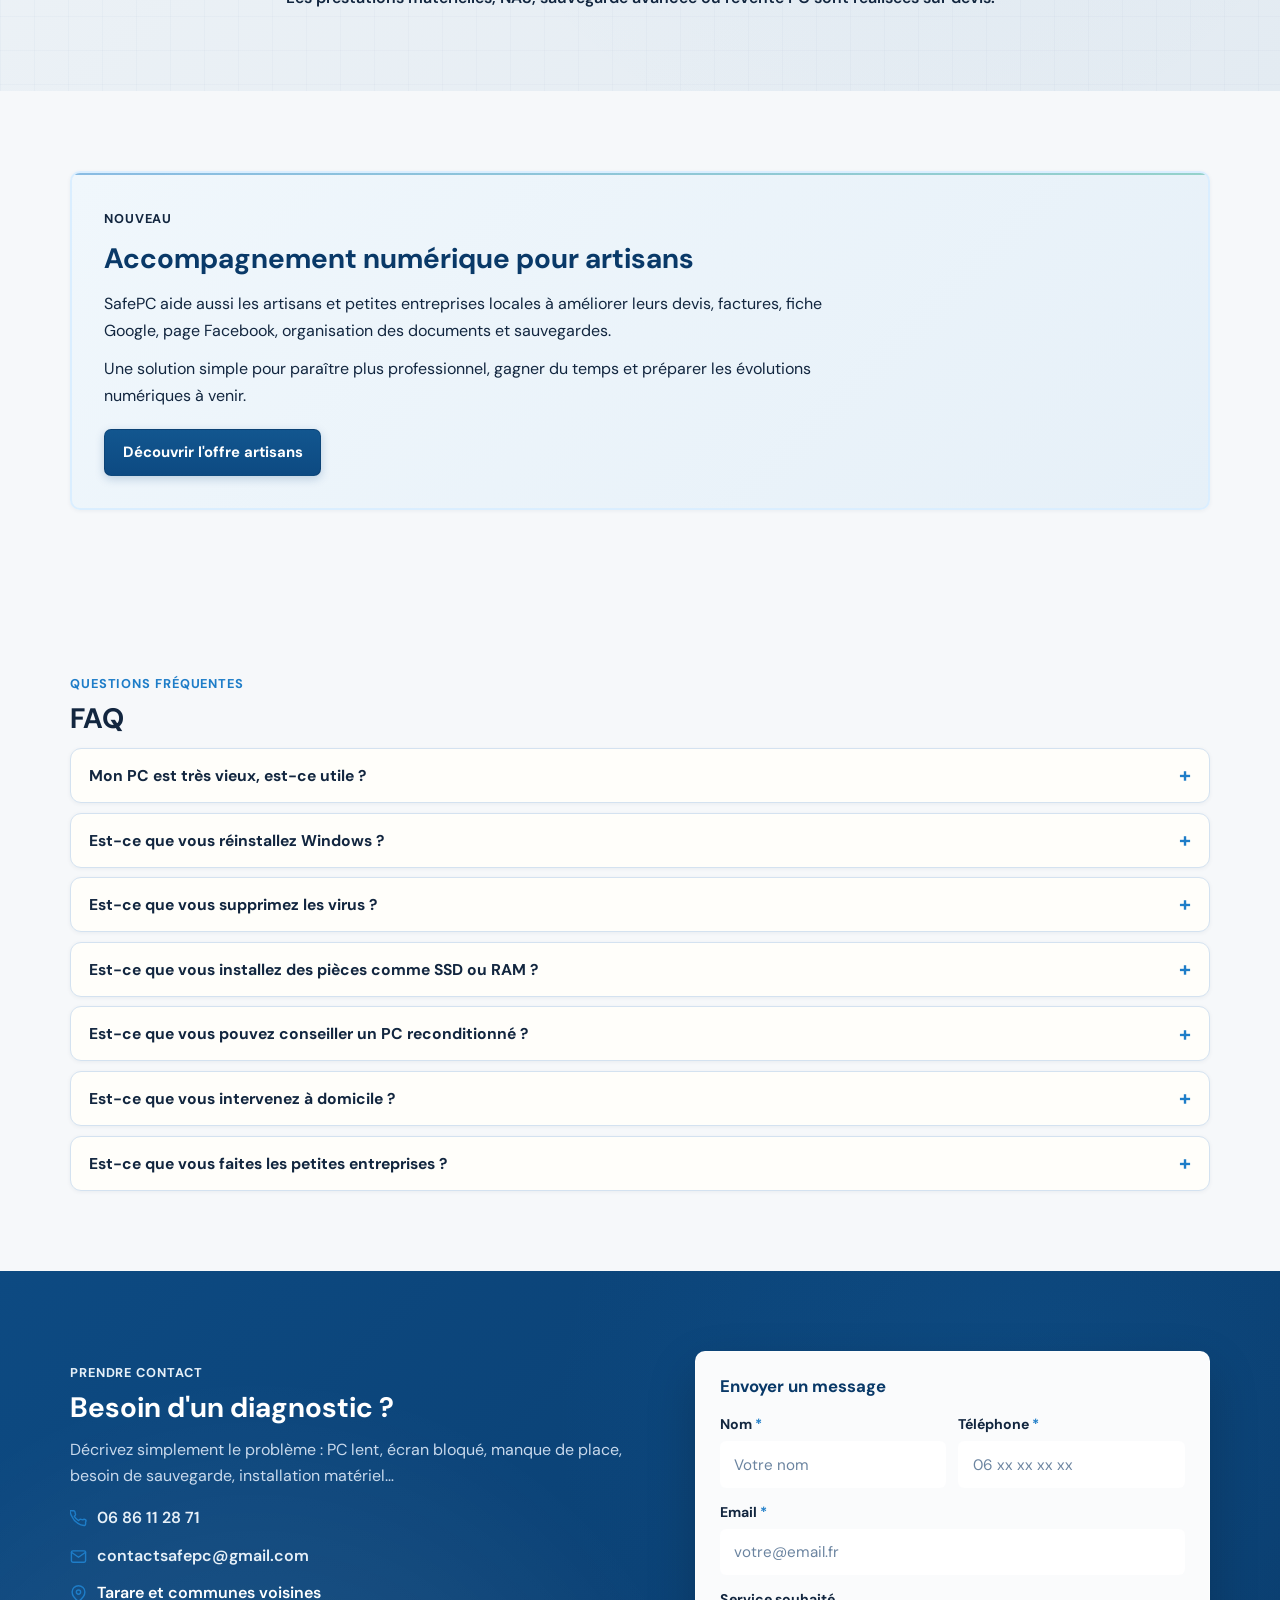
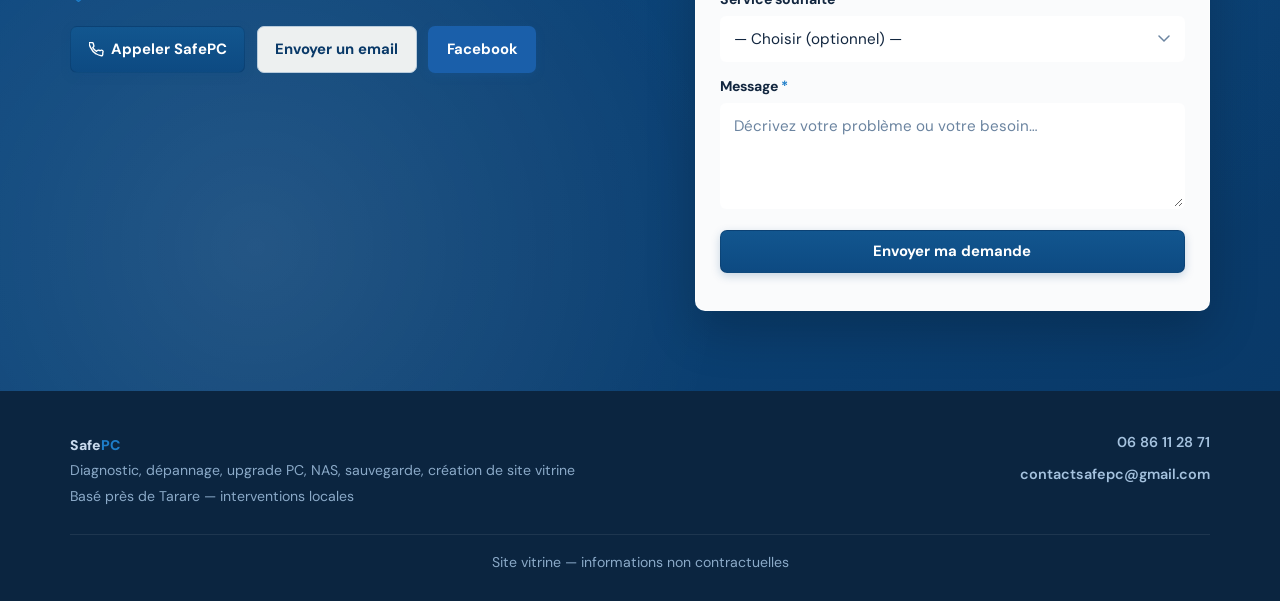
==== commit ca6c9481: "Force refresh updated CSS" ====
--- a/index.html
+++ b/index.html
@@ -47,7 +47,7 @@
   }
   </script>
 
-  <link rel="stylesheet" href="style.css">
+  <link rel="stylesheet" href="style.css?v=20260506-2">
 </head>
 <body>
   <a class="skip-link" href="#main-content">Aller au contenu</a>
--- a/style.css
+++ b/style.css
@@ -1189,13 +1189,35 @@
 }
 
 .form-note {
-  font-size: .83rem;
-  color: var(--text-muted);
-  margin-top: .5rem;
+  margin-top: 0.85rem;
+  font-size: 0.92rem;
+  font-weight: 600;
   text-align: center;
-}
-.form-note.success { color: var(--safety); font-weight: 700; }
-.form-note.error   { color: #c0392b; font-weight: 700; }
+  color: #3e5570;
+}
+.form-note.success {
+  color: #0f6b4f;
+  background: #d6f5ee;
+  border: 1px solid #8bd8c2;
+  border-radius: 10px;
+  padding: 0.75rem 0.9rem;
+}
+.form-note.error {
+  color: #8a1f1f;
+  background: #fde2e2;
+  border: 1px solid #f3aaaa;
+  border-radius: 10px;
+  padding: 0.75rem 0.9rem;
+}
+#contact .form-note {
+  color: #3e5570;
+}
+#contact .form-note.success {
+  color: #0f6b4f;
+}
+#contact .form-note.error {
+  color: #8a1f1f;
+}
 
 /* ── Footer ── */
 .site-footer {
